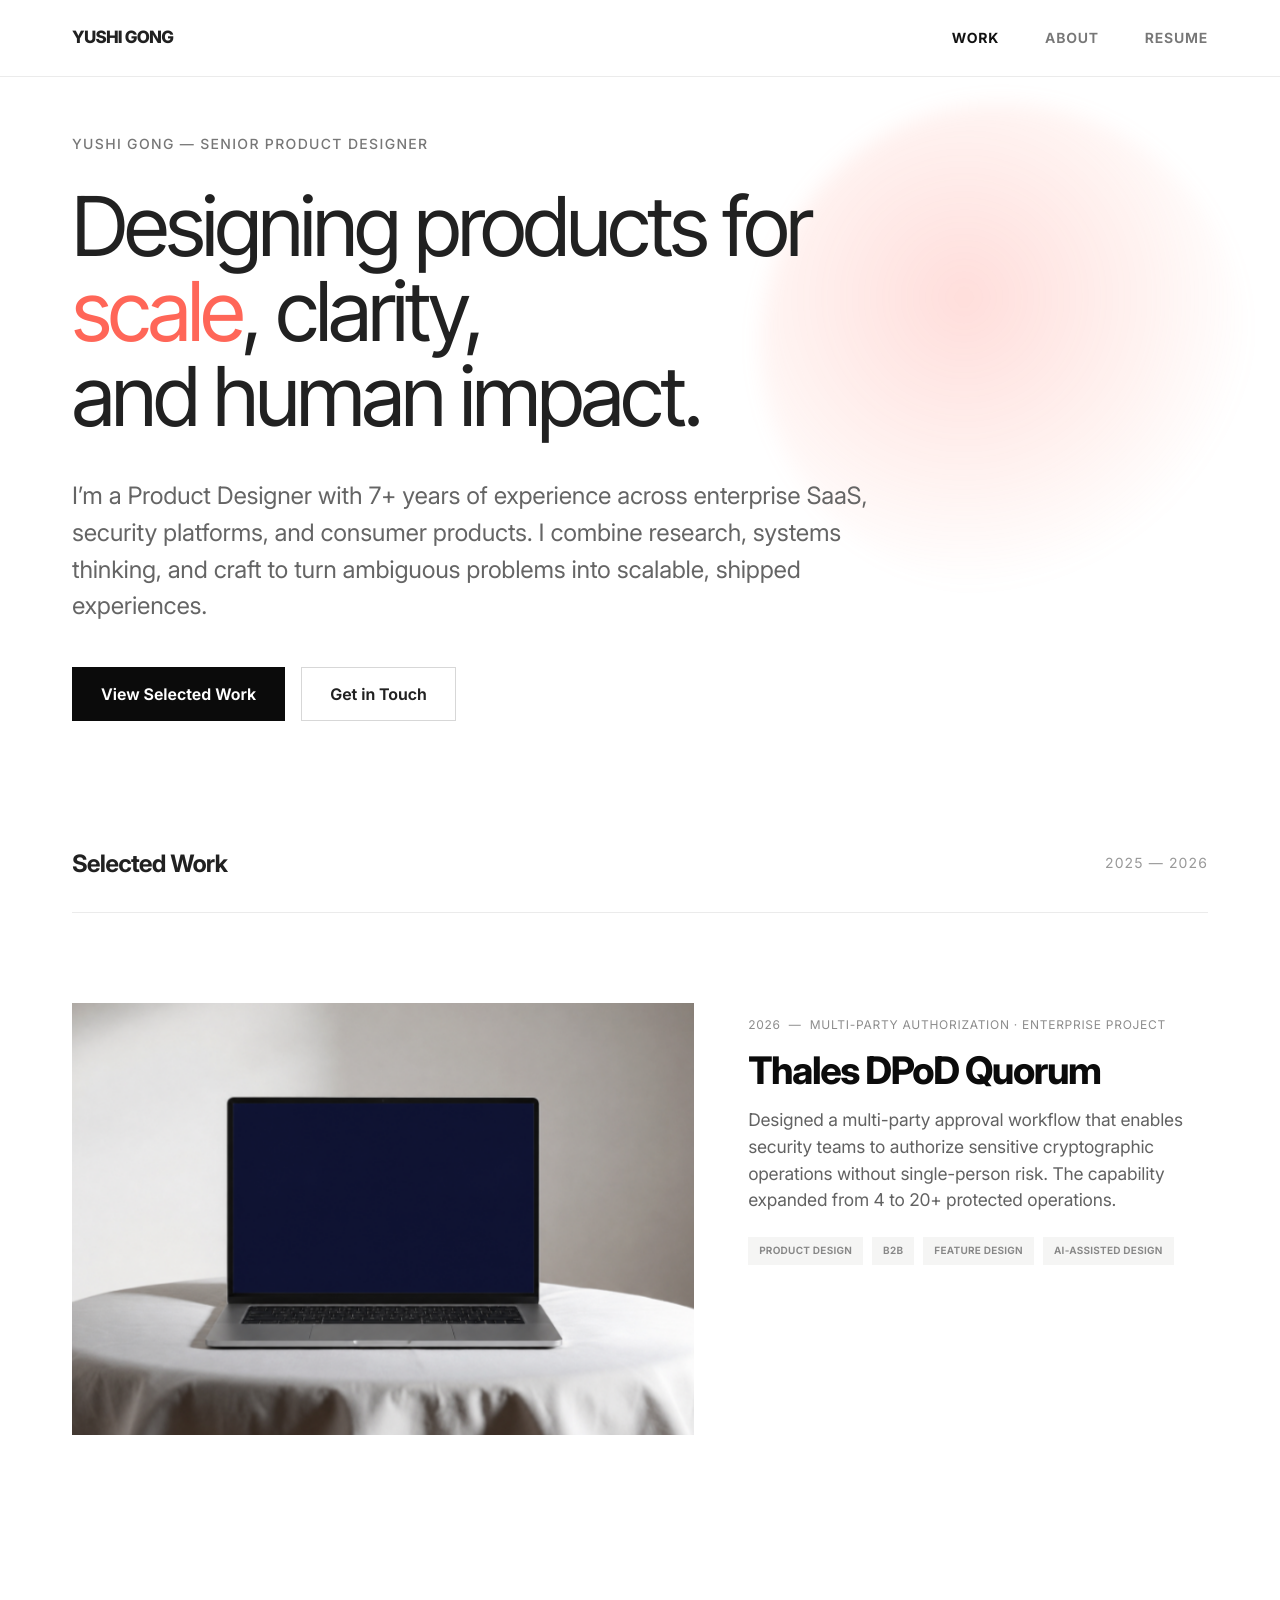
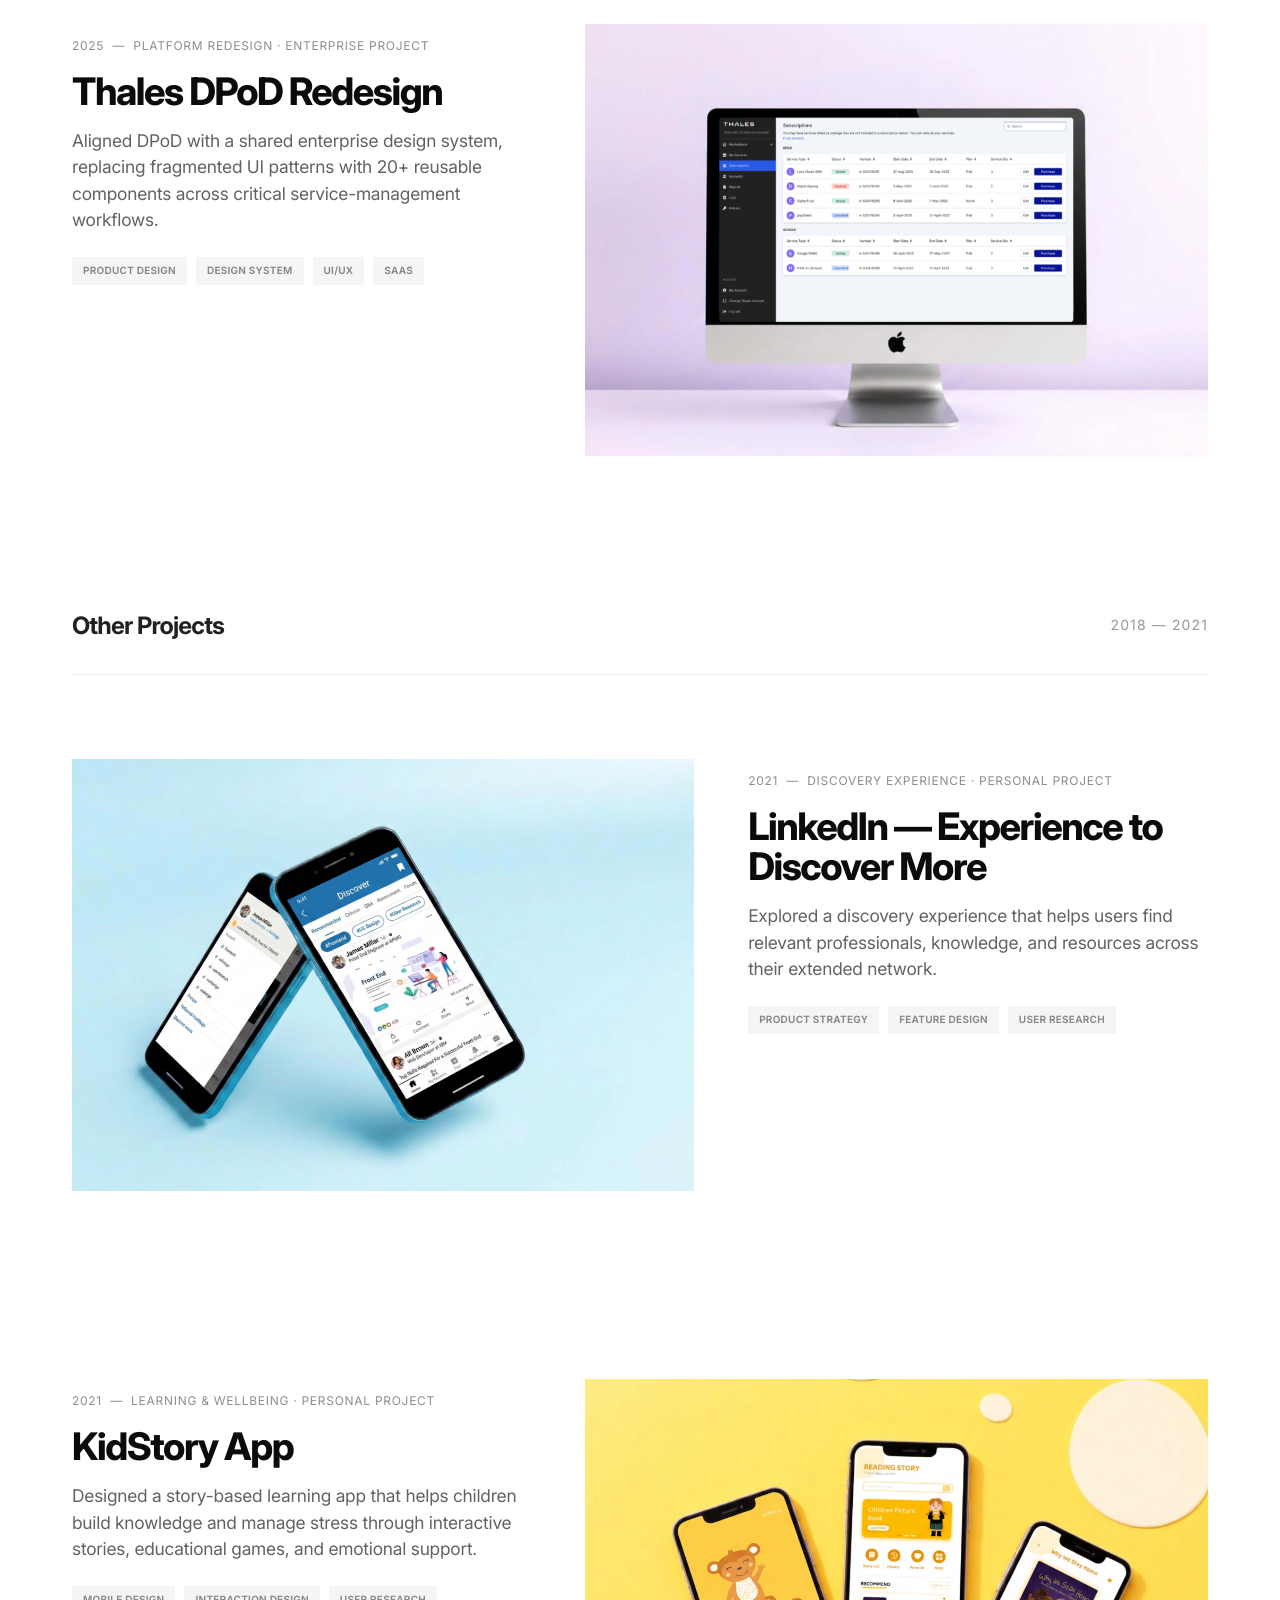
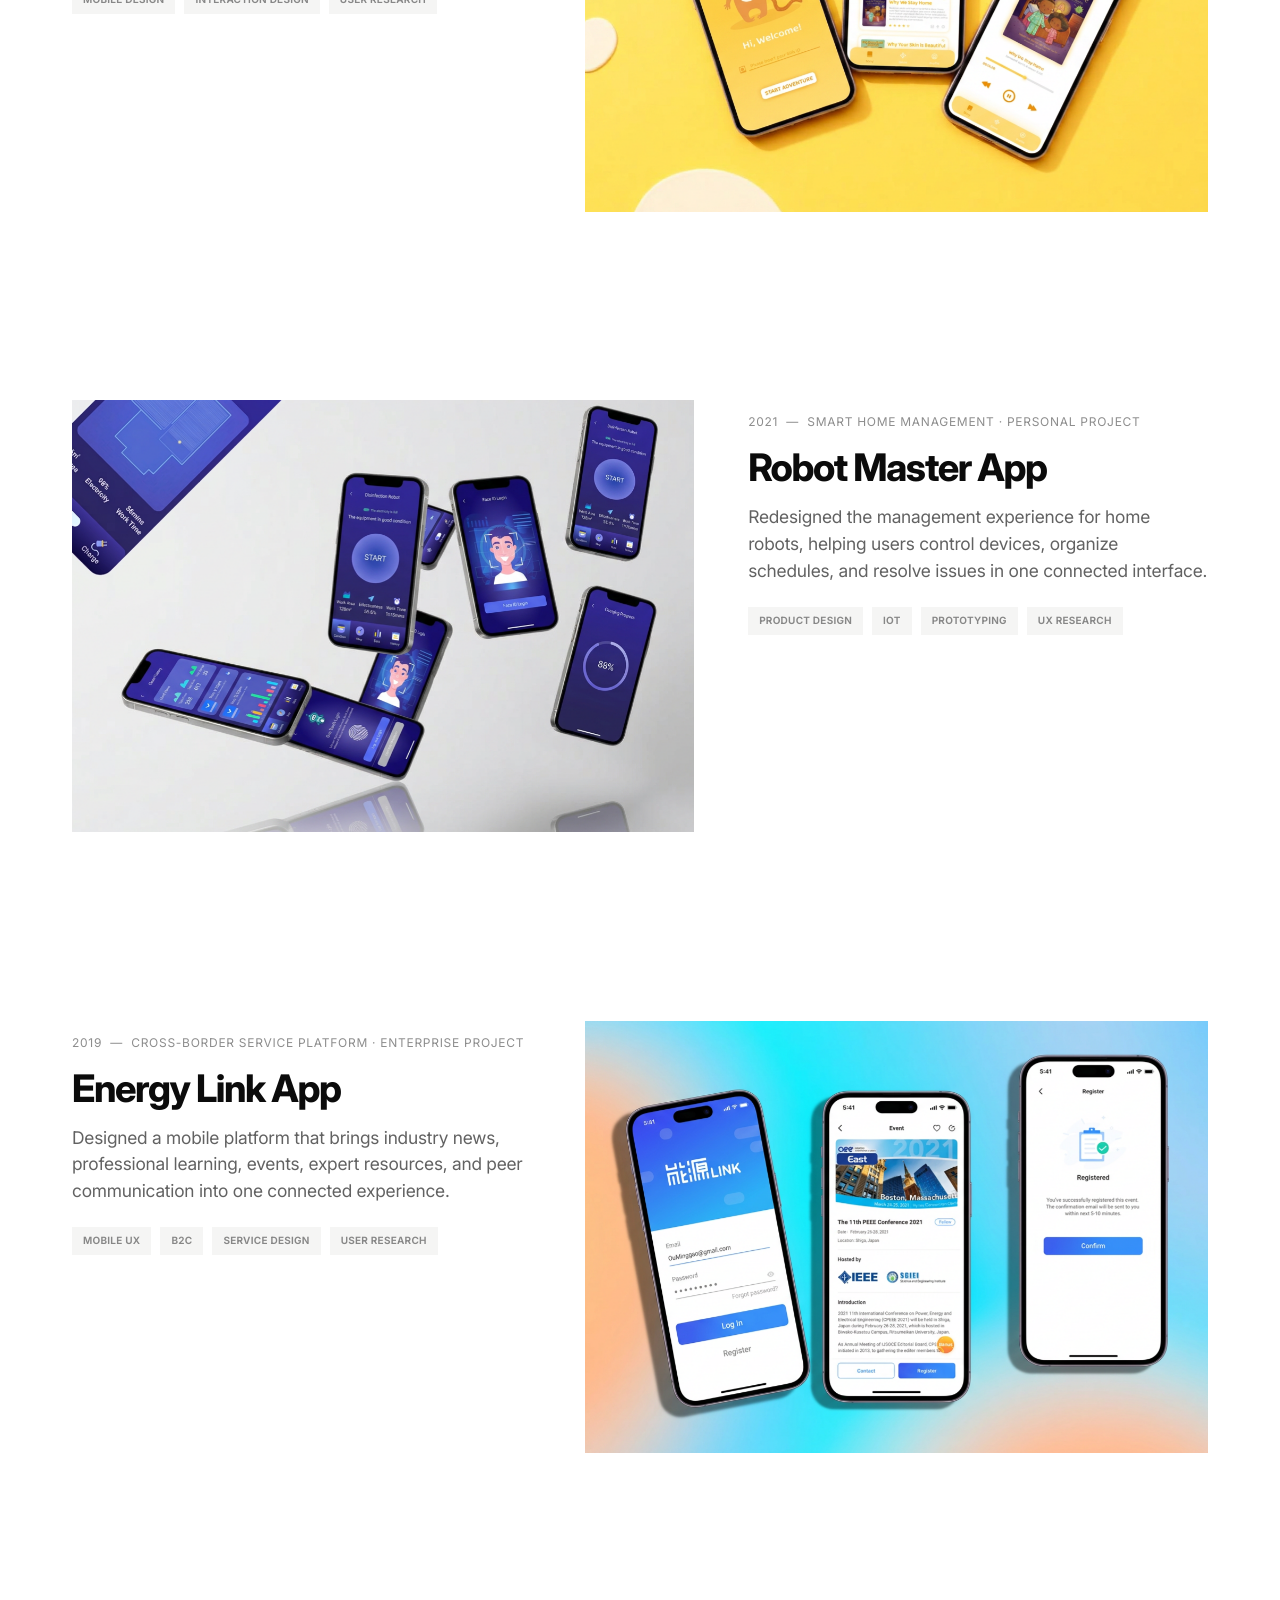
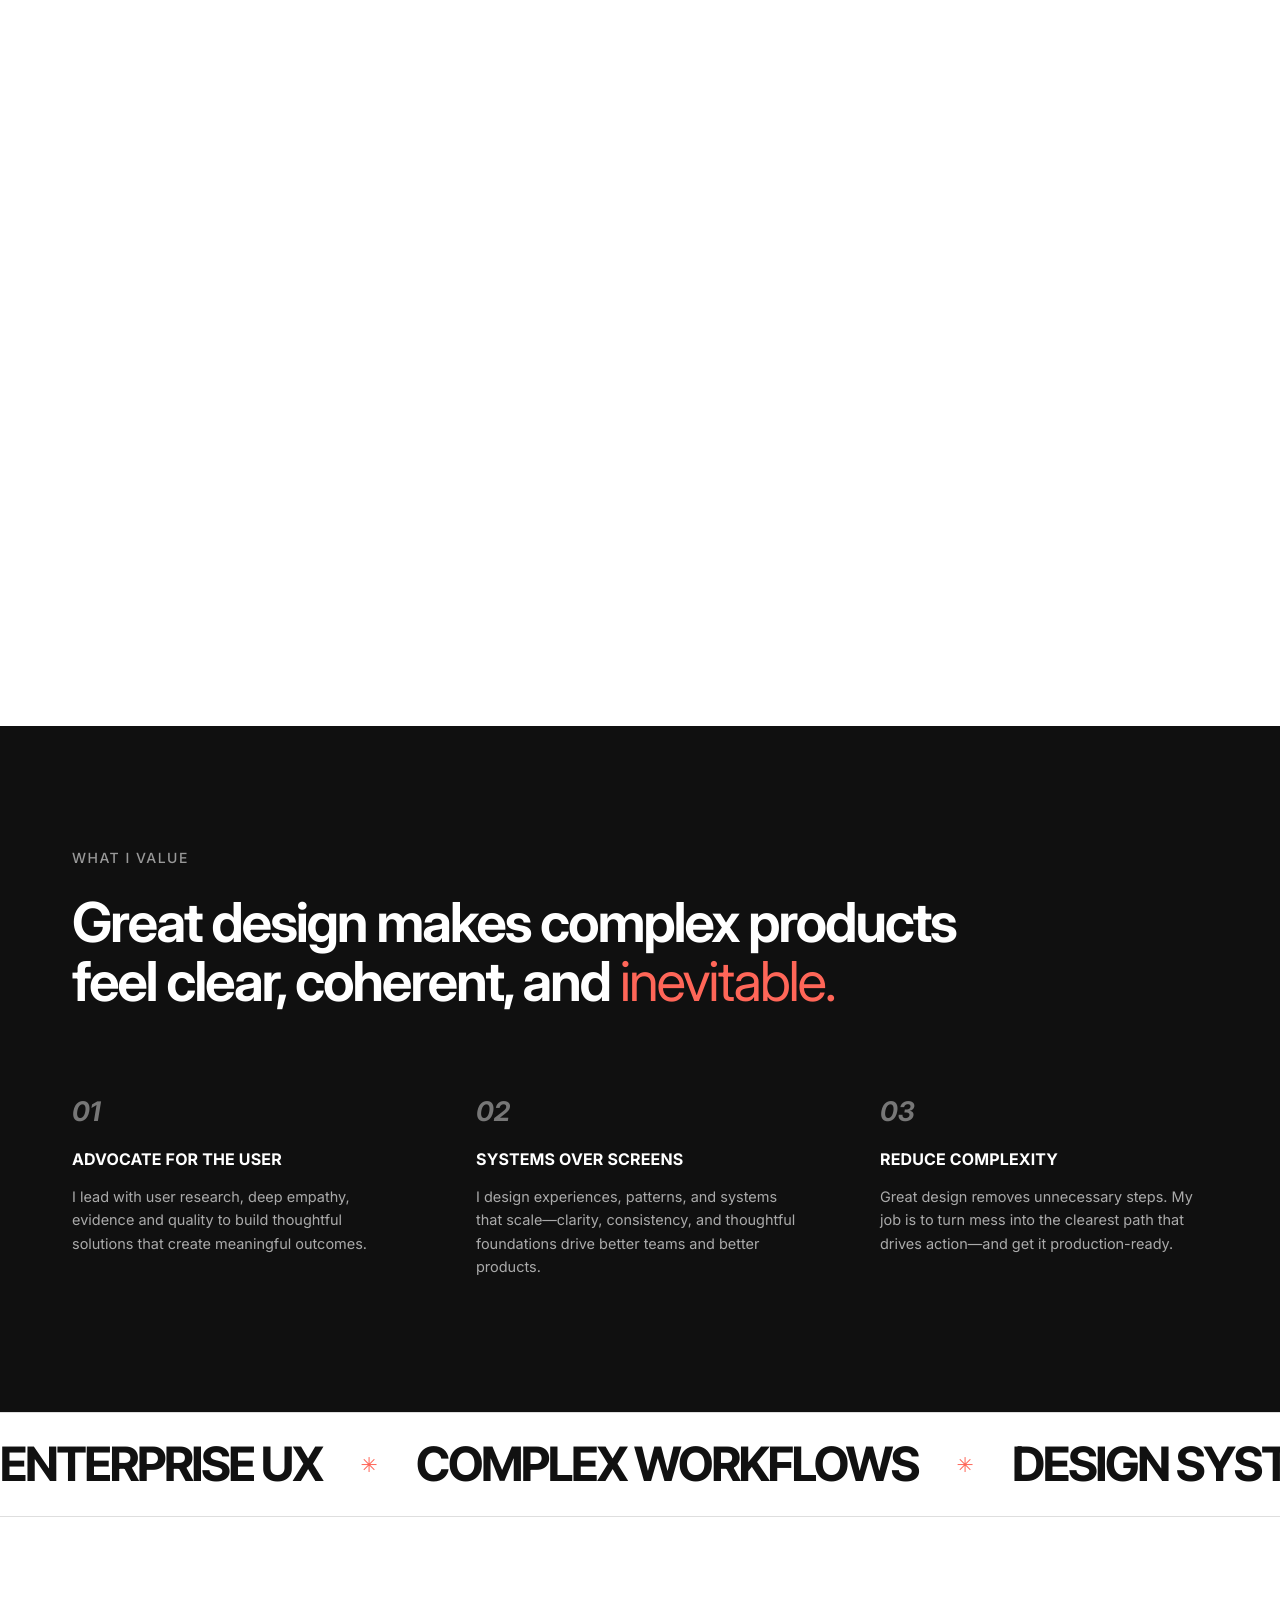
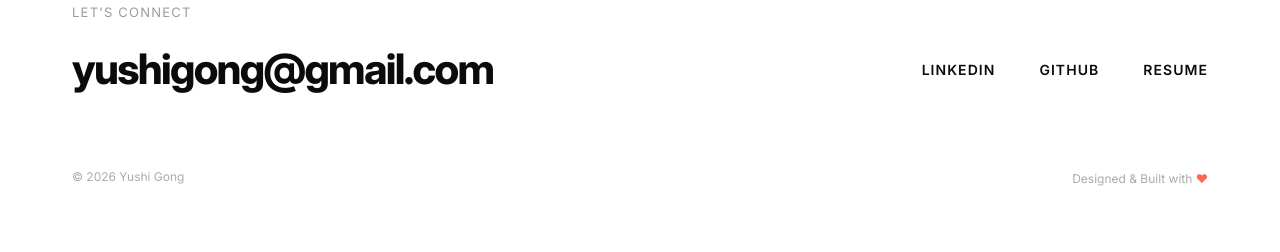
==== index.html @ 38f80826 "Add files via upload" ====
<!DOCTYPE html><html lang="en"><head>
  <meta charset="utf-8">
  <meta http-equiv="X-UA-Compatible" content="IE=edge">
  <meta name="viewport" content="width=device-width, initial-scale=1">
  <meta name="description" content="Yushi Gong is a senior UX and product designer creating clear, scalable enterprise and consumer products.">
  <meta name="author" content="Yushi Gong">
  <link rel="icon" href="img/logo.png">
  <link rel="preconnect" href="https://fonts.googleapis.com">
  <link rel="preconnect" href="https://fonts.gstatic.com" crossorigin="">
  <link href="https://fonts.googleapis.com/css2?family=Inter:wght@400;500;600;700;800&amp;family=Inter+Tight:wght@600;650;700;750&amp;display=swap" rel="stylesheet">
  <title>Yushi Gong — Senior Product Designer</title>
  <link href="css/styles.css?v=9" rel="stylesheet">
</head>
<body class="home-redesign">
  <header class="site-header">
    <nav class="site-nav page-shell" aria-label="Primary navigation">
      <a class="wordmark" href="index.html" aria-label="Yushi Gong home">YUSHI GONG</a>
      <div class="nav-links">
        <a href="#selected-work" class="active" aria-current="page">WORK</a>
        <a href="about.html">ABOUT</a>
        <a href="resume.pdf" target="_blank" rel="noopener">RESUME</a>
      </div>
    </nav>
  </header>

  <main>
    <section class="hero page-shell" aria-labelledby="hero-title">
      <p class="eyebrow">YUSHI GONG — SENIOR PRODUCT DESIGNER</p>
      <h1 id="hero-title"><span class="hero-line"><span class="hero-line-inner">Designing products for</span></span><span class="hero-line"><span class="hero-line-inner"><em data-text="scale">scale</em>, clarity,</span></span><span class="hero-line"><span class="hero-line-inner">and human impact.</span></span></h1>
      <p class="hero-copy">I’m a Product Designer with 7+ years of experience across enterprise SaaS, security platforms, and consumer products. I combine research, systems thinking, and craft to turn ambiguous problems into scalable, shipped experiences.</p>
      <div class="hero-actions">
        <a class="button button-primary" href="#selected-work">View Selected Work</a>
        <a class="button button-secondary" href="#availability">Get in Touch</a>
      </div>
    </section>

    <section class="work-section page-shell" id="selected-work" aria-labelledby="selected-work-title">
      <div class="section-heading-row">
        <h2 id="selected-work-title">Selected Work</h2>
        <span>2025 — 2026</span>
      </div>

      <article class="project-row">
        <a class="project-media" href="dpod.html" aria-label="View Thales DPoD Quorum case study">
          <video autoplay loop muted playsinline preload="metadata" poster="img/cover-dpod-quorum-light-frame.png" aria-label="Cross-role Thales DPoD Quorum approval workflow shown on a laptop">
            <source src="video/quorum-cover-light-frame-loop-v2.mp4" type="video/mp4">
          </video>
        </a>
        <a class="project-summary" href="dpod.html">
          <p class="project-meta">2026 &nbsp;—&nbsp; MULTI-PARTY AUTHORIZATION · ENTERPRISE PROJECT</p>
          <h3>Thales DPoD Quorum</h3>
          <p class="project-copy">Designed a multi-party approval workflow that enables security teams to authorize sensitive cryptographic operations without single-person risk. The capability expanded from 4 to 20+ protected operations.</p>
          <div class="project-tags"><span>PRODUCT DESIGN</span><span>B2B</span><span>FEATURE DESIGN</span><span>AI-ASSISTED DESIGN</span></div>
        </a>
      </article>

      <article class="project-row project-row-reverse">
        <a class="project-media" href="ccc.html" aria-label="View Thales DPoD Redesign case study">
          <img src="img/cover-dpod-redesign-final.png" alt="DPoD platform interface shown on a desktop monitor" loading="lazy">
        </a>
        <a class="project-summary" href="ccc.html">
          <p class="project-meta">2025 &nbsp;—&nbsp; PLATFORM REDESIGN · ENTERPRISE PROJECT</p>
          <h3>Thales DPoD Redesign</h3>
          <p class="project-copy">Aligned DPoD with a shared enterprise design system, replacing fragmented UI patterns with 20+ reusable components across critical service-management workflows.</p>
          <div class="project-tags"><span>PRODUCT DESIGN</span><span>DESIGN SYSTEM</span><span>UI/UX</span><span>SAAS</span></div>
        </a>
      </article>

    </section>

    <section class="work-section other-work-section page-shell" id="other-projects" aria-labelledby="other-projects-title">
      <div class="section-heading-row">
        <h2 id="other-projects-title">Other Projects</h2>
        <span>2018 — 2021</span>
      </div>

      <article class="project-row">
        <a class="project-media" href="fitto.html" aria-label="View LinkedIn Experience to Discover More case study">
          <img src="img/cover-linkedin-home-final.png" alt="LinkedIn mobile experience displayed on two phones" loading="lazy">
        </a>
        <a class="project-summary" href="fitto.html">
          <p class="project-meta">2021 &nbsp;—&nbsp; DISCOVERY EXPERIENCE · PERSONAL PROJECT</p>
          <h3 class="project-title-long">LinkedIn — Experience to Discover More</h3>
          <p class="project-copy">Explored a discovery experience that helps users find relevant professionals, knowledge, and resources across their extended network.</p>
          <div class="project-tags"><span>PRODUCT STRATEGY</span><span>FEATURE DESIGN</span><span>USER RESEARCH</span></div>
        </a>
      </article>

      <article class="project-row project-row-reverse">
        <a class="project-media" href="tcr.html" aria-label="View KidStory App case study">
          <img src="img/cover-kidstory.png" alt="KidStory reading app displayed on three phones" loading="lazy">
        </a>
        <a class="project-summary" href="tcr.html">
          <p class="project-meta">2021 &nbsp;—&nbsp; LEARNING &amp; WELLBEING · PERSONAL PROJECT</p>
          <h3>KidStory App</h3>
          <p class="project-copy">Designed a story-based learning app that helps children build knowledge and manage stress through interactive stories, educational games, and emotional support.</p>
          <div class="project-tags"><span>MOBILE DESIGN</span><span>INTERACTION DESIGN</span><span>USER RESEARCH</span></div>
        </a>
      </article>

      <article class="project-row">
        <a class="project-media" href="shopify.html" aria-label="View Robot Master App case study">
          <img src="img/cover-robot-master.png" alt="Robot Master companion app displayed across multiple devices" loading="lazy">
        </a>
        <a class="project-summary" href="shopify.html">
          <p class="project-meta">2021 &nbsp;—&nbsp; SMART HOME MANAGEMENT · PERSONAL PROJECT</p>
          <h3>Robot Master App</h3>
          <p class="project-copy">Redesigned the management experience for home robots, helping users control devices, organize schedules, and resolve issues in one connected interface.</p>
          <div class="project-tags"><span>PRODUCT DESIGN</span><span>IOT</span><span>PROTOTYPING</span><span>UX RESEARCH</span></div>
        </a>
      </article>

      <article class="project-row project-row-reverse">
        <a class="project-media" href="energy.html" aria-label="View Energy Link App case study">
          <img src="img/cover-energy-link.png" alt="Energy Link service platform shown on mobile phones" loading="lazy">
        </a>
        <a class="project-summary" href="energy.html">
          <p class="project-meta">2019 &nbsp;—&nbsp; CROSS-BORDER SERVICE PLATFORM · ENTERPRISE PROJECT</p>
          <h3>Energy Link App</h3>
          <p class="project-copy">Designed a mobile platform that brings industry news, professional learning, events, expert resources, and peer communication into one connected experience.</p>
          <div class="project-tags"><span>MOBILE UX</span><span>B2C</span><span>SERVICE DESIGN</span><span>USER RESEARCH</span></div>
        </a>
      </article>

      <article class="project-row">
        <a class="project-media" href="ges.html" aria-label="View GES Website case study">
          <img src="img/cover-ges-website.png" alt="GES website displayed on a desktop monitor" loading="lazy">
        </a>
        <a class="project-summary" href="ges.html">
          <p class="project-meta">2018 &nbsp;—&nbsp; EDUCATION WEBSITE REDESIGN · ENTERPRISE PROJECT</p>
          <h3>GES Website</h3>
          <p class="project-copy">Redesigned GES International Education Group’s website to improve information architecture, brand expression, and conversion paths across program discovery and enrollment.</p>
          <div class="project-tags"><span>UX STRATEGY</span><span>INFORMATION ARCHITECTURE</span><span>WEB DESIGN</span></div>
        </a>
      </article>
    </section>

    <section class="values-section" aria-labelledby="values-title">
      <div class="page-shell values-inner">
        <p class="eyebrow light">WHAT I VALUE</p>
        <h2 id="values-title">Great design makes complex products<br>feel clear, coherent, and <span>inevitable.</span></h2>
        <div class="values-grid">
          <article><strong>01</strong><h3>ADVOCATE FOR THE USER</h3><p>I lead with user research, deep empathy, evidence and quality to build thoughtful solutions that create meaningful outcomes.</p></article>
          <article><strong>02</strong><h3>SYSTEMS OVER SCREENS</h3><p>I design experiences, patterns, and systems that scale—clarity, consistency, and thoughtful foundations drive better teams and better products.</p></article>
          <article><strong>03</strong><h3>REDUCE COMPLEXITY</h3><p>Great design removes unnecessary steps. My job is to turn mess into the clearest path that drives action—and get it production-ready.</p></article>
        </div>
      </div>
    </section>

    <section class="portfolio-marquee" aria-label="Design specialties">
      <div class="marquee-track">
        <div class="marquee-group">
          <span>ENTERPRISE UX</span><i>✳</i><span>COMPLEX WORKFLOWS</span><i>✳</i><span>DESIGN SYSTEMS</span><i>✳</i><span>AI-ASSISTED DESIGN</span><i>✳</i><span>RESEARCH TO SHIP</span><i>✳</i>
        </div>
        <div class="marquee-group" aria-hidden="true">
          <span>ENTERPRISE UX</span><i>✳</i><span>COMPLEX WORKFLOWS</span><i>✳</i><span>DESIGN SYSTEMS</span><i>✳</i><span>AI-ASSISTED DESIGN</span><i>✳</i><span>RESEARCH TO SHIP</span><i>✳</i>
        </div>
      </div>
    </section>
  </main>

  <footer class="site-footer page-shell" id="availability">
    <div>
      <p class="footer-kicker">LET’S CONNECT</p>
      <a class="footer-email" href="mailto:yushigong@gmail.com">yushigong@gmail.com</a>
      <p class="copyright">© 2026 Yushi Gong</p>
    </div>
    <div class="footer-right">
      <div class="footer-links">
        <a href="https://www.linkedin.com/in/yushigong/" target="_blank" rel="noopener">LINKEDIN</a>
        <a href="https://github.com/yushigong" target="_blank" rel="noopener">GITHUB</a>
        <a href="resume.pdf" target="_blank" rel="noopener">RESUME</a>
      </div>
      <p>Designed &amp; Built with <span aria-label="love">♥</span></p>
    </div>
  </footer>

<script defer src="js/scroll-reveal.js"></script>
<script defer src="js/site-effects.js"></script>
</body></html>
---- css/styles.css ----
/* GLOBAL STYLES */
html {
  -webkit-text-size-adjust: 100%; /* 强行关闭 iOS Safari 的文本自动放大机制，完全听从 CSS 指令 */
}

* {
  font-family: 'DM Sans', 'Helvetica', 'Arial', sans-serif;
  color: #212121;
  /* font-size: 1rem; */
  font-weight: 400;
}

.container-fluid.main-body {
  padding: 0;
}

/* INDEX PAGE  */
h1.bold {
  font-weight: 700;
}

.description-main {
  max-width: 1060px;
  padding-top: 40px;
  margin: auto;
}

.about-me-section {
  max-width: 960px;
  margin: auto;
  margin-top: 88px;
  padding: 0 48px;
}

.index-heading {
  font-size: 52px;
  font-weight: 600;
  line-height: 1.1;
  letter-spacing: -1px;
}

.index-description {
  font-size: 28px;
  line-height: 1.4;
  padding: 16px 0;
  font-weight: 400;
  max-width: 1100px;
}

.index-sub-description {
  font-size: 20px;
  line-height: 1.6;
  font-weight: 400;
  max-width: 1100px;
}


/* WORK SECTION */

.case-header-section-container {
	max-width: 1060px;
	margin: 0 auto;
	padding: 120px 40px 0;
	text-align:center;
}

.case-study-large-header1 {
	color:#888787;
	font-size:20px;
	line-height:25px;
}
	
.section-heading {
  font-weight: 700;
  font-size: 28px;
  margin-bottom: 24px;
}

.project-section-wrapper {
  max-width: 1060px;
  margin: auto;
  padding-top: 80px;
}

/* WORK PROJECT CARD */

  .row.design-row {
    border: 1px solid #eee;
    border-radius: 6px;
    cursor: pointer;
    padding: 36px;
    margin-bottom: 34px;
    position: relative;
    top: 0;
    transition: top ease 0.5s;
  }

  .design-row:hover {
    box-shadow: 0 4px 8px 0 rgba(0, 0, 0, 0.03), 0 6px 20px 0 rgba(0, 0, 0, 0.03); /** TODO */
    top: -10px;
  }

  .page-container {
  max-width: 1060px;
  margin: 0 auto;
  padding: 0 48px;
  }

  .project-image-container {
    padding: 0;

  }

  .project-information {
    padding: auto 0;
  }


  .design-date {
    margin: 0;
    font-weight: 400;
    font-size: 18px;
    line-height: 24px;
  }
  
  .design-title {
    font-size: 36px;
    font-weight: 700;
    margin: 8px 0 0;
    line-height: 1.15;
  }

  .design-description {
    font-size: 18px;
    margin: 12px 0 20px;
    line-height: 1.6;
    font-weight: 400; 
  }
  
  .project-information .tag_case_study {
    background-color: #eee;
    margin: 0 12px 12px 0;
    color: gray;
    border-radius: 4px;
    font-size: 14px;
    display: inline-block;
    padding: 6px 10px;
  }
  /* #shopify-case-study .tag_case_study {
    color: #385525;
    background-color: #CFEDCB;
  } */
  .design-read-study-btn {
    display: inline-block;

  color: white;
  font-size: 15px;
  font-weight: 500;
  background-color: #2C2C2C;
  padding: 10px 18px;
  border-radius: 4px;
  border: none;

  margin-top: 12px;
  }

  .design-read-study-btn:hover, .design-read-study-btn:focus, .design-read-study-btn:active {
    background-color: #dd4242;
    outline: none;
  }



/*  FOOTER */
.contact-footer {
  border-top: 1px solid #eee;
  text-align: center;
  padding-bottom: 56px;
  margin-top: 32px;
}

.contact-footer a {
  font-size: 18px;
  font-weight: 500;
}

.footer-header {
  font-weight: 700;
  font-size: 36px;
  margin: 32px 0 0;
}

.footer-description {
  font-weight: 400;
  font-size: 20px;
  margin: 24px 0;
}


/* OTHER PAGES */

.other-pages-main {
  max-width: 780px;
  padding-top: 32px;
  margin: auto;
}
.fun-each-section-container {
  margin-bottom: 88px;
}

.fun-paragraph {
  font-size: 20px;
  font-weight: 400;
  margin-bottom: 24px;
}



/*  -------- */
a {
  color: #FF1744;
}

a.link-underline {
  text-decoration: underline;
}
a:hover, a:active, a:focus {
  text-decoration: underline;
  color: #dd4242;
  outline: none;
}



#name-logo {
  line-height: 50px;
}

/* nav bar links */
.nav-bar-nav {
   width: 100%;
  position: fixed;
  top: 0;
  left: 0;
  background: white;
  border-bottom: 1px solid #eee;
  z-index: 9999;
}

.nav-inner {
  max-width: 1060px;
  margin: 0 auto;
  display: flex;
  justify-content: space-between;
  align-items: center;
}

.nav-bar-list {
  display: inline-block;
  height: 65px;
  padding: 0;
  margin: 0;
}

.nav-bar-link {
  line-height: 65px;
  display: inline-block;
  margin: 0 16px;
}

.nav-left-home {
  display: inline-block;
}

.nav-right-home {
  float: right;
  display: inline-block;
}

.nav-bar-link > a {
  color: black;
  font-size: 17px;
}

.nav-bar-link > a:hover,
.nav-bar-link  > a:focus,
.nav-bar-link > a:active {
  color: #FF1744;
  text-decoration: none;
}

#nav-bar-link-name {
  float: left;
  margin: 0 16px 0 0 ;
}



.container-fluid {
  padding: 0;
}

.intro-wrapper {
  padding-top: 100px;
}



i {
  color: #FF5252;
  padding-right: 16px;
}

i:hover,
i:active,
i:focus {
  color: #dd4242;
  cursor: pointer;
  outline: none;
}


.portfolio-tab-bar {
  text-align: center;
  margin: 8px 0 24px 0;
  color: grey;
}

#design-tab-bar,
#art-tab-bar {
  margin: 56px 0 24px 0;
}

.portfolio-tab-bar .project-tab-bar-link {
  color: grey;
  text-decoration: underline;
}

a.project-tab-bar-current {
  color: #FF5252;
  font-weight: bold;
  text-decoration: underline;
}

.portfolio-tab-bar .project-tab-bar-link:hover,
 .portfolio-tab-bar .project-tab-bar-link:active,
 .portfolio-tab-bar .project-tab-bar-link:focus {
  color: #FF5252;
  font-weight: bold;
}

/* lines up titles with rows*/
.row {
  margin: 0;
}

.art-project {
  padding: 0;
  border-bottom: 20px solid white;
  border-right: 20px solid white;
}
.project-image-wrapper {
  background: blue;
}


.project-title {
  margin: 16px 0 0;
  font-size: 24px;
  font-weight: lighter;
}

.project-description {
  font-size: 16px;
  line-height: 20px;
  margin: 8px 0 16px;
  color: black;
  font-weight: lighter;
}

/* --------------------------------------------- */
/* Project Pages */

/* Project Buttons */
.fa-long-arrow-left {
  margin: 16px 0 0 56px;
}

.p-buttons-wrapper {
  text-align: center;
}


.p-name {
  font-size: 28px;
  text-align: center;
  margin: 8px 0;
}

.p-heading {
  font-size: 16px;
  font-weight: lighter;
  line-height: 24px;
  opacity: 0.87;
}

.p-section {
  padding: 0;
}

.p-section-heading {
  font-size: 20px;
  padding: 24px 0 8px;
}

.p-section-text {
  font-size: 16px;
  line-height: 28px;
  opacity: 0.87;
}

.p-section-img {
  display: block;
  width: 100%;
  height: auto;
  margin: 16px auto;
}

.footer-text {
  text-align: center;
  font-size: 14px;
  color: rgba(0,0,0,0.56);
  margin: 16px 0 36px;
}

.video-wrapper {
  max-width: 900px;
  margin: 0 auto;
}

.video-wrapper iframe {
  width: 100%;
  aspect-ratio: 16 / 9;
  border: 0;
  display: block;
}

.portfolio-section {
  margin: 72px 0;
}

.portfolio-section-heading {
  font-size: 32px;
  margin-bottom: 24px;
  font-weight: lighter;
}

.portfolio-section-caps-heading {
  font-size: 14px;
  color:  #FF1744;
  letter-spacing: 2px;
  margin-top: 56px;
}

.portfolio-section-sub-heading {
  font-size: 24px;
  margin-bottom: 24px;
  font-weight: bold;
}

.portfolio-quote {
  font-size: 28px;
  opacity: 0.7;
  margin-bottom: 24px;
}
.portfolio-section-paragraph {
  font-size: 18px;
  line-height: 28px;

}
.portfolio-list {
  font-size: 18px;
}

.portfolio-list-item {
  padding: 8px 0;
  line-height: 28px;
}

.centered-button {
  text-align: center;
}

.code-description {
  font-size: 16px;
  font-weight: lighter;
  line-height: 20px;
  opacity: 0.7;
}

.about-description {
  font-size: 20px;
  font-weight: lighter;
}

.bold {
  font-weight: normal;
}

.project-footer-img {
  padding-bottom: 24px;
}

.project-information-footer {
  padding-top: 48px;
}

.design-description-footer {
  font-size: 20px;
  font-weight: lighter;
}

@media only screen and (max-width : 768px) {

  .portfolio-section {
    margin: 56px 0;
  }

}

@media only screen and (max-width : 576px) {
  .portfolio-section {
    margin: 36px 0;
  }

  .portfolio-section-heading {
    font-size: 24px;
    margin-bottom: 16px;
    font-weight: lighter;
  }

  .portfolio-section-caps-heading {
    font-size: 12px;
    color:  #FF1744;
    letter-spacing: 2px;
    margin-top: 24px;
  }

  .portfolio-section-sub-heading {
    font-size: 20px;
    margin-bottom: 24px;
    font-weight: bold;
  }

  .portfolio-quote {
    font-size: 16px;
  }
  .portfolio-section-paragraph {
    font-size: 14px;
    line-height: 24px;
  }

  .medium-text {
    font-size: 16px;
    line-height: 20px;
  }

  /*  about.html*/

  .about-me-section {
    max-width: 1100px;
    margin: auto;
    margin-top: 88px;
  }

  .portfolio-tab-bar {
    text-align: center;
    margin: 8px 0 24px 0;
    color: grey;
  }

  .nav-bar-nav {
    padding: 0 16px;
  }

  .nav-bar-link {
    line-height: 56px;
    display: inline-block;
    margin: 0 8px;
    float: none;
  }

  .footer-text {
    margin: 8px 0 16px;
  }
}


.code-project {
  border: 20px solid white;
  border-left: none;
}

.profile-image {
  max-width: 220px;
  margin-top: 24px;
  margin-bottom: 24px;
}

.about-me-description {
  font-size: 20px;
  line-height: 1.7;
  font-weight: 400;
  margin-bottom: 20px;
}


.about-me-heading {
  font-size: 36px;
  font-weight: 700;
  margin: 16px 0 24px;
}

.bolder {
  font-weight: normal;
}

.line {
  opacity: 0.5;
}

.nav-bar-nav.scrolled {
  background-color: white;
}

.wave {
  display: inline-block;
  transform-origin: 70% 70%;
  animation: wave-animation 2.5s infinite;
}

@keyframes wave-animation {
  0% { transform: rotate(0deg); }
  10% { transform: rotate(14deg); }
  20% { transform: rotate(-8deg); }
  30% { transform: rotate(14deg); }
  40% { transform: rotate(-4deg); }
  50% { transform: rotate(10deg); }
  60% { transform: rotate(0deg); }
  100% { transform: rotate(0deg); }
}

/* =========================================================
   2026 HOME PAGE REDESIGN
   Scoped to .home-redesign so existing case-study pages remain intact.
   ========================================================= */
:root {
  --coral: #ff6658;
  --coral-dark: #ee574b;
  --ink: #0b0b0b;
  --muted: #686868;
  --line: #ebebeb;
  --soft: #f5f5f3;
}

html { scroll-behavior: smooth; }

body.home-redesign {
  margin: 0;
  background: #fff;
  color: var(--ink);
  font-family: 'Inter', Helvetica, Arial, sans-serif;
  -webkit-font-smoothing: antialiased;
  text-rendering: geometricPrecision;
}

.home-redesign *,
.home-redesign *::before,
.home-redesign *::after {
  box-sizing: border-box;
  font-family: inherit;
}

.home-redesign a { color: inherit; text-decoration: none; }
.home-redesign a:hover,
.home-redesign a:focus { text-decoration: none; }

.page-shell { width: min(1184px, calc(100% - 64px)); margin-inline: auto; }

.site-header {
  position: sticky;
  top: 0;
  z-index: 50;
  background: rgba(255,255,255,.96);
  backdrop-filter: blur(12px);
  border-bottom: 1px solid var(--line);
}

.site-nav { min-height: 58px; display: flex; align-items: center; justify-content: space-between; }
.wordmark { font-size: 11px; font-weight: 800; letter-spacing: -.035em; }
.nav-links { display: flex; gap: 31px; }
.nav-links a { font-size: 9px; font-weight: 600; letter-spacing: .045em; transition: color .2s ease; }
.nav-links a:hover,
.nav-links a:focus-visible { color: var(--coral); }

.hero { padding-top: 61px; padding-bottom: 86px; }
.eyebrow { margin: 0 0 22px; color: #777; font-size: 8px; font-weight: 500; letter-spacing: .105em; }
.hero h1 {
  margin: 0;
  width: max-content;
  max-width: 100%;
  color: var(--ink);
  font-size: clamp(52px, 5.25vw, 74px);
  font-weight: 750;
  line-height: .94;
  letter-spacing: -.066em;
}
.hero-line { display: block; white-space: nowrap; color: inherit; font: inherit; letter-spacing: inherit; }
.hero h1 em { color: var(--coral); font-style: normal; font-weight: inherit; }
.values-section h2 span { color: var(--coral); }
.hero-copy { max-width: 515px; margin: 27px 0 0; color: #656565; font-size: 14px; line-height: 1.55; letter-spacing: -.01em; }
.hero-actions { display: flex; gap: 10px; margin-top: 28px; }
.button { min-height: 36px; padding: 0 17px; display: inline-flex; align-items: center; justify-content: center; border: 1px solid #d7d7d7; font-size: 9px; font-weight: 650; transition: background .2s ease, color .2s ease, border-color .2s ease, transform .2s ease; }
.button:active { transform: translateY(1px); }
.button-primary { color: #fff !important; background: var(--ink); border-color: var(--ink); }
.button-primary:hover,
.button-primary:focus-visible { background: var(--coral); border-color: var(--coral); }
.button-secondary { background: #fff; }
.button-secondary:hover,
.button-secondary:focus-visible { background: #f0f0ee; border-color: #cfcfcb; }

.work-section { padding-bottom: 105px; scroll-margin-top: 72px; }
.section-heading-row { padding-bottom: 25px; margin-bottom: 39px; display: flex; align-items: center; justify-content: space-between; border-bottom: 1px solid var(--line); }
.section-heading-row h2 { margin: 0; font-size: 12px; font-weight: 750; letter-spacing: -.02em; }
.section-heading-row span { color: #999; font-size: 7px; letter-spacing: .1em; }

.project-row {
  display: grid;
  grid-template-columns: minmax(0, 1.28fr) minmax(340px, .92fr);
  gap: 39px;
  align-items: start;
  margin-bottom: 89px;
}
.project-row-reverse .project-media { order: 2; }
.project-row-reverse .project-summary { order: 1; }
.project-media { display: block; overflow: hidden; background: var(--soft); aspect-ratio: 1.44 / 1; }
.project-media img { width: 100%; height: 100%; object-fit: cover; display: block; transition: transform .5s cubic-bezier(.2,.7,.2,1); }
.project-media:hover img,
.project-media:focus-visible img { transform: scale(1.025); }
.project-summary { display: block; padding: 2px 0 0; }
.project-meta { margin: 0 0 15px; color: #8d8d8d; font-size: 8px; line-height: 1.45; letter-spacing: .075em; }
.project-summary h3 { margin: 0 0 13px; color: var(--ink); font-size: 28px; font-weight: 750; line-height: 1.02; letter-spacing: -.045em; transition: color .2s ease; }
.project-copy { margin: 0 0 16px; max-width: 440px; color: #626262; font-size: 13px; line-height: 1.52; letter-spacing: -.012em; }
.project-tags { display: flex; flex-wrap: wrap; gap: 6px; margin-bottom: 18px; }
.project-tags span { padding: 4px 7px; background: #f2f2f0; color: #595959; font-size: 7px; font-weight: 650; letter-spacing: .025em; }
.case-link { display: inline-block; color: var(--ink); border-bottom: 1px solid currentColor; font-size: 9px; font-weight: 750; line-height: 1.45; transition: color .2s ease; }
.project-summary:hover h3,
.project-summary:focus-visible h3 { color: var(--coral); }
.case-link:hover,
.case-link:focus-visible { color: var(--coral); }

.values-section { background: #101010; color: #fff; }
.values-inner { padding-top: 65px; padding-bottom: 67px; }
.eyebrow.light { color: #999; margin-bottom: 15px; }
.values-section h2 { margin: 0; color: #fff; font-size: 30px; font-weight: 750; line-height: 1.03; letter-spacing: -.042em; }
.values-grid { display: grid; grid-template-columns: repeat(3, 1fr); gap: 61px; margin-top: 49px; }
.values-grid strong { display: block; margin-bottom: 14px; color: var(--coral); font-size: 19px; font-weight: 700; font-style: italic; }
.values-grid h3 { margin: 0 0 11px; color: #fff; font-size: 10px; font-weight: 700; letter-spacing: .01em; }
.values-grid p { margin: 0; color: #aaa; font-size: 9px; line-height: 1.52; }

.site-footer { min-height: 215px; padding-top: 56px; padding-bottom: 38px; display: flex; align-items: flex-start; justify-content: space-between; scroll-margin-top: 72px; }
.footer-kicker { margin: 0 0 15px; color: #9c9c9c; font-size: 8px; letter-spacing: .095em; }
.footer-email { display: inline-block; color: var(--ink) !important; font-size: 25px; font-weight: 750; letter-spacing: -.04em; transition: color .2s ease; }
.footer-email:hover,
.footer-email:focus-visible { color: var(--coral) !important; }
.copyright { margin-top: 51px; color: #aaa; font-size: 8px; }
.footer-right { min-height: 125px; display: flex; flex-direction: column; align-items: flex-end; justify-content: space-between; }
.footer-links { display: flex; gap: 31px; }
.footer-links a { color: var(--ink); font-size: 10px; font-weight: 600; letter-spacing: .075em; transition: color .2s ease; }
.footer-links a:hover,
.footer-links a:focus-visible { color: var(--coral); }
.footer-right p { margin: 0; color: #aaa; font-size: 8px; }
.footer-right p span { color: var(--coral); }

@media (max-width: 900px) {
  .page-shell { width: min(100% - 40px, 720px); }
  .hero h1 { font-size: clamp(48px, 8.2vw, 68px); }
  .project-row { grid-template-columns: minmax(0, 1.15fr) minmax(270px, .85fr); gap: 28px; }
  .project-summary h3 { font-size: 24px; }
  .project-copy { font-size: 12px; }
}

@media (max-width: 720px) {
  .page-shell { width: min(100% - 34px, 640px); }
  .nav-links { gap: 18px; }
  .hero { padding-top: 46px; padding-bottom: 64px; }
  .hero h1 { width: auto; font-size: clamp(42px, 11vw, 62px); }
  .hero-line { white-space: normal; }
  .project-row { grid-template-columns: 1fr; gap: 24px; margin-bottom: 68px; }
  .project-row-reverse .project-media,
  .project-row-reverse .project-summary { order: initial; }
  .project-summary { padding: 0; }
  .project-summary h3 { font-size: 26px; }
  .project-copy { font-size: 13px; }
  .values-grid { grid-template-columns: 1fr; gap: 34px; }
  .site-footer { gap: 45px; flex-direction: column; }
  .footer-right { min-height: auto; align-items: flex-start; gap: 42px; }
  .copyright { margin-top: 35px; }
}

@media (max-width: 480px) {
  .site-nav { min-height: 54px; }
  .nav-links { gap: 13px; }
  .nav-links a, .wordmark { font-size: 9px; }
  .hero h1 { font-size: 42px; }
  .hero-copy { font-size: 14px; }
  .hero-actions { align-items: stretch; flex-direction: column; max-width: 190px; }
  .section-heading-row { margin-bottom: 31px; }
  .project-row { margin-bottom: 58px; }
  .project-summary h3 { font-size: 24px; }
  .project-media { aspect-ratio: 1.34 / 1; }
  .values-section h2 { font-size: 27px; }
  .footer-email { font-size: 21px; }
  .footer-links { gap: 22px; flex-wrap: wrap; }
  .footer-links a { font-size: 10px; }
}

/* V3 — stronger typography and screenshot-matched proportions */
@media (min-width: 721px) {
  .hero { padding-top: 68px; padding-bottom: 98px; }
  .eyebrow { margin-bottom: 25px; font-size: 9.5px; }
  .hero h1 {
    font-size: clamp(66px, 5.85vw, 86px);
    line-height: .93;
    letter-spacing: -.067em;
  }
  .hero-copy {
    max-width: 610px;
    margin-top: 31px;
    font-size: 17px;
    line-height: 1.52;
  }
  .hero-actions { margin-top: 32px; gap: 12px; }
  .button { min-height: 42px; padding-inline: 20px; font-size: 11px; }

  .work-section { padding-bottom: 120px; }
  .section-heading-row { padding-bottom: 28px; margin-bottom: 45px; }
  .section-heading-row h2 { font-size: 15px; }
  .section-heading-row span { font-size: 8.5px; }

  .project-row {
    grid-template-columns: minmax(0, 1.25fr) minmax(370px, .95fr);
    gap: 42px;
    margin-bottom: 102px;
  }
  .project-summary { padding-top: 1px; }
  .project-meta {
    margin-bottom: 18px;
    font-size: 9.5px;
    line-height: 1.5;
  }
  .project-summary h3 {
    margin-bottom: 16px;
    font-size: 34px;
    line-height: 1.02;
  }
  .project-copy {
    max-width: 470px;
    margin-bottom: 21px;
    font-size: 16.5px;
    line-height: 1.55;
  }
  .project-tags { gap: 7px; margin-bottom: 23px; }
  .project-tags span { padding: 5px 8px; font-size: 8.5px; }
  .case-link { font-size: 11px; line-height: 1.5; }

  .values-inner { padding-top: 82px; padding-bottom: 86px; }
  .eyebrow.light { margin-bottom: 18px; font-size: 9.5px; }
  .values-section h2 {
    font-size: 38px;
    line-height: 1.04;
  }
  .values-grid { gap: 66px; margin-top: 58px; }
  .values-grid strong { margin-bottom: 16px; font-size: 23px; }
  .values-grid h3 { margin-bottom: 13px; font-size: 12px; }
  .values-grid p { font-size: 11px; line-height: 1.58; }

  .site-footer { min-height: 250px; padding-top: 66px; padding-bottom: 44px; }
  .footer-kicker { margin-bottom: 17px; font-size: 9px; }
  .footer-email { font-size: 30px; }
  .copyright { margin-top: 58px; font-size: 9px; }
  .footer-right {
    min-height: 143px;
    padding-top: 29px;
  }
  .footer-links { gap: 36px; }
  .footer-links a { font-size: 12px; }
  .footer-right p { font-size: 9px; }
}

@media (min-width: 721px) and (max-width: 1000px) {
  .hero h1 { font-size: clamp(60px, 7.8vw, 76px); }
  .project-row {
    grid-template-columns: minmax(0, 1.12fr) minmax(310px, .88fr);
    gap: 31px;
  }
  .project-summary h3 { font-size: 29px; }
  .project-copy { font-size: 14.5px; }
  .values-section h2 { font-size: 34px; }
}

@media (max-width: 720px) {
  .eyebrow { font-size: 9px; }
  .hero-copy { font-size: 15px; }
  .section-heading-row h2 { font-size: 14px; }
  .section-heading-row span { font-size: 8px; }
  .project-meta { font-size: 9px; }
  .project-summary h3 { font-size: 29px; }
  .project-copy { font-size: 15px; }
  .project-tags span { font-size: 8px; }
  .case-link { font-size: 10px; }
  .values-inner { padding-top: 70px; padding-bottom: 74px; }
  .values-section h2 { font-size: 31px; }
  .values-grid strong { font-size: 21px; }
  .values-grid h3 { font-size: 11px; }
  .values-grid p { font-size: 10.5px; }
  .footer-kicker { font-size: 9px; }
  .footer-email { font-size: 25px; }
  .footer-links a { font-size: 11px; }
}

/* V4 — amplified typography and footer alignment */
@media (min-width: 721px) {
  /* Navigation intentionally remains unchanged. */
  .eyebrow { font-size: 11px; }
  .hero h1 {
    font-size: clamp(76px, 6.55vw, 98px);
    line-height: .91;
    letter-spacing: -.069em;
  }
  .hero-copy {
    max-width: 680px;
    font-size: 20px;
    line-height: 1.5;
  }
  .button {
    min-height: 46px;
    padding-inline: 23px;
    font-size: 12.5px;
  }

  .section-heading-row h2 { font-size: 17px; }
  .section-heading-row span { font-size: 9.5px; }

  .project-row {
    grid-template-columns: minmax(0, 1.2fr) minmax(420px, 1fr);
    gap: 46px;
    margin-bottom: 110px;
  }
  .project-meta {
    margin-bottom: 20px;
    font-size: 11px;
    line-height: 1.5;
  }
  .project-summary h3 {
    margin-bottom: 18px;
    font-size: 39px;
    line-height: 1;
  }
  .project-copy {
    max-width: 520px;
    margin-bottom: 23px;
    font-size: 19px;
    line-height: 1.52;
  }
  .project-tags { margin-bottom: 25px; }
  .project-tags span {
    padding: 6px 9px;
    font-size: 9.5px;
  }
  .case-link { font-size: 12.5px; }

  .values-inner {
    padding-top: 96px;
    padding-bottom: 102px;
  }
  .eyebrow.light {
    margin-bottom: 21px;
    font-size: 11px;
  }
  .values-section h2 {
    font-size: 46px;
    line-height: 1.02;
  }
  .values-grid {
    gap: 72px;
    margin-top: 67px;
  }
  .values-grid strong {
    margin-bottom: 18px;
    font-size: 27px;
  }
  .values-grid h3 {
    margin-bottom: 14px;
    font-size: 14px;
  }
  .values-grid p {
    font-size: 13px;
    line-height: 1.58;
  }

  .site-footer {
    min-height: 285px;
    padding-top: 72px;
    padding-bottom: 48px;
  }
  .footer-kicker {
    margin-bottom: 19px;
    font-size: 10.5px;
  }
  .footer-email { font-size: 35px; }
  .copyright {
    margin-top: 65px;
    font-size: 10px;
  }
  .footer-right {
    min-height: 166px;
    padding-top: 43px;
  }
  .footer-links { gap: 40px; }
  .footer-links a { font-size: 13.5px; }
  .footer-right p { font-size: 10px; }
}

@media (min-width: 721px) and (max-width: 1000px) {
  .hero h1 { font-size: clamp(66px, 8.5vw, 84px); }
  .hero-copy { font-size: 18px; }
  .project-row {
    grid-template-columns: minmax(0, 1.08fr) minmax(340px, .92fr);
    gap: 34px;
  }
  .project-summary h3 { font-size: 33px; }
  .project-copy { font-size: 16.5px; }
  .values-section h2 { font-size: 40px; }
  .values-grid p { font-size: 11.5px; }
}

@media (max-width: 720px) {
  .hero h1 { font-size: clamp(46px, 12vw, 66px); }
  .hero-copy { font-size: 17px; }
  .button { font-size: 11.5px; }
  .section-heading-row h2 { font-size: 16px; }
  .project-meta { font-size: 10px; }
  .project-summary h3 { font-size: 33px; }
  .project-copy { font-size: 17px; }
  .project-tags span { font-size: 9px; }
  .case-link { font-size: 11.5px; }
  .values-section h2 { font-size: 35px; }
  .values-grid strong { font-size: 24px; }
  .values-grid h3 { font-size: 12px; }
  .values-grid p { font-size: 12px; }
  .footer-kicker { font-size: 10px; }
  .footer-email { font-size: 28px; }
  .footer-links a { font-size: 12.5px; }
}

/* V5 — wider page margins, stronger hierarchy, and timeless contact language */
@media (min-width: 1001px) {
  .page-shell {
    width: min(1100px, calc(100% - 128px));
  }

  .site-nav {
    min-height: 72px;
  }
  .wordmark {
    font-size: 16px;
    font-weight: 800;
    letter-spacing: -.045em;
  }
  .nav-links {
    gap: 42px;
  }
  .nav-links a {
    font-size: 13px;
    font-weight: 650;
    letter-spacing: .055em;
  }

  .hero {
    padding-top: 90px;
    padding-bottom: 126px;
  }
  .hero .eyebrow {
    margin-bottom: 34px;
    font-size: 14px;
    line-height: 1.4;
    letter-spacing: .095em;
  }
  .hero h1 {
    font-size: clamp(76px, 6.7vw, 102px);
    font-weight: 560;
    line-height: 1.01;
    letter-spacing: -.061em;
  }
  .hero-copy {
    max-width: 760px;
    margin-top: 42px;
    font-size: 23px;
    line-height: 1.58;
  }
  .hero-actions {
    margin-top: 42px;
    gap: 16px;
  }
  .button {
    min-height: 54px;
    padding-inline: 28px;
    font-size: 15px;
  }

  .work-section {
    padding-bottom: 150px;
  }
  .section-heading-row {
    padding-bottom: 34px;
    margin-bottom: 62px;
  }
  .section-heading-row h2 {
    font-size: 21px;
  }
  .section-heading-row span {
    font-size: 12px;
  }

  .project-row {
    grid-template-columns: minmax(0, 1.18fr) minmax(420px, .82fr);
    gap: 56px;
    margin-bottom: 132px;
  }
  .project-media {
    width: 100%;
    aspect-ratio: 1.44 / 1;
  }
  .project-summary {
    padding-top: 20px;
  }
  .project-meta {
    margin-bottom: 24px;
    font-size: 13px;
    line-height: 1.58;
    letter-spacing: .07em;
  }
  .project-summary h3 {
    margin-bottom: 21px;
    font-size: 43px;
    line-height: 1.02;
  }
  .project-copy {
    max-width: 500px;
    margin-bottom: 27px;
    font-size: 20px;
    line-height: 1.58;
  }
  .project-tags {
    gap: 9px;
    margin-bottom: 29px;
  }
  .project-tags span {
    padding: 7px 10px;
    font-size: 10px;
  }
  .case-link {
    font-size: 15px;
    line-height: 1.55;
  }

  .values-inner {
    padding-top: 124px;
    padding-bottom: 132px;
  }
  .eyebrow.light {
    margin-bottom: 27px;
    font-size: 14px;
  }
  .values-section h2 {
    max-width: 1040px;
    font-size: 55px;
    line-height: 1.08;
    font-weight: 650;
  }
  .values-grid {
    gap: 76px;
    margin-top: 82px;
  }
  .values-grid strong {
    margin-bottom: 21px;
    font-size: 32px;
  }
  .values-grid h3 {
    margin-bottom: 17px;
    font-size: 17px;
    line-height: 1.3;
  }
  .values-grid p {
    font-size: 15px;
    line-height: 1.65;
  }

  .site-footer {
    min-height: 330px;
    padding-top: 88px;
    padding-bottom: 56px;
  }
  .footer-kicker {
    margin-bottom: 23px;
    font-size: 13px;
  }
  .footer-email {
    font-size: 42px;
  }
  .copyright {
    margin-top: 74px;
    font-size: 12px;
  }
  .footer-right {
    min-height: 188px;
    padding-top: 54px;
  }
  .footer-links {
    gap: 44px;
  }
  .footer-links a {
    font-size: 16px;
  }
  .footer-right p {
    font-size: 12px;
  }
}

@media (min-width: 721px) and (max-width: 1000px) {
  .page-shell { width: min(100% - 72px, 860px); }
  .site-nav { min-height: 66px; }
  .wordmark { font-size: 14px; }
  .nav-links a { font-size: 11px; }
  .hero .eyebrow { font-size: 12px; }
  .hero h1 { font-weight: 560; line-height: 1; }
  .hero-copy { font-size: 20px; }
  .project-summary { padding-top: 14px; }
  .project-meta { font-size: 11px; }
  .case-link { font-size: 13px; }
  .values-section h2 { font-size: 45px; line-height: 1.08; }
  .values-grid h3 { font-size: 14px; }
  .values-grid p { font-size: 13px; }
}

/* V6 — larger side margins, balanced project proportions, refined type scale */
@media (min-width: 1001px) {
  /* Increase the white space at both sides of the full homepage. */
  .page-shell {
    width: min(1010px, calc(100% - 220px));
  }

  /* Keep the navigation visually strong inside the narrower canvas. */
  .site-nav {
    min-height: 76px;
  }
  .wordmark {
    font-size: 17px;
  }
  .nav-links {
    gap: 46px;
  }
  .nav-links a {
    font-size: 14px;
  }

  /* Hero: slightly heavier and tighter than V5. */
  .hero {
    padding-top: 94px;
    padding-bottom: 128px;
  }
  .hero h1 {
    font-size: clamp(74px, 6.35vw, 96px);
    font-weight: 625;
    line-height: .965;
    letter-spacing: -.058em;
  }
  .hero-copy {
    max-width: 820px;
    font-size: 24px;
    line-height: 1.53;
  }
  .button {
    font-size: 16px;
  }

  /* Keep every image dominant over its accompanying text block. */
  .project-row {
    grid-template-columns: minmax(0, 1.23fr) minmax(390px, .77fr);
    gap: 58px;
    align-items: start;
  }
  .project-media {
    aspect-ratio: 1.44 / 1;
  }
  .project-summary {
    padding-top: 31px;
  }
  .project-meta {
    margin-bottom: 22px;
    font-size: 14px;
    line-height: 1.5;
  }
  .project-summary h3 {
    margin-bottom: 18px;
    font-size: 36px;
    line-height: 1.08;
    letter-spacing: -.035em;
  }
  .project-copy {
    max-width: 440px;
    margin-bottom: 24px;
    font-size: 17px;
    line-height: 1.54;
  }
  .project-tags {
    margin-bottom: 26px;
  }
  .case-link {
    font-size: 16px;
  }

  /* Keep the social links secondary to the email address. */
  .footer-links a {
    font-size: 14px;
  }
}

@media (min-width: 721px) and (max-width: 1000px) {
  .page-shell {
    width: min(100% - 108px, 820px);
  }
  .hero h1 {
    font-weight: 625;
    line-height: .98;
  }
  .project-summary h3 {
    font-size: 31px;
  }
  .project-copy {
    font-size: 15.5px;
  }
  .footer-links a {
    font-size: 12.5px;
  }
}

/* V7 — wider canvas and closer Lovable typography/alignment */
@media (min-width: 1001px) {
  /* Expand the composition horizontally while retaining generous white space. */
  .page-shell {
    width: min(1160px, calc(100% - 128px));
  }

  /* Match the reference's compact, display-style hero lettering. */
  .hero h1 {
    font-family: Arial, "Helvetica Neue", Helvetica, sans-serif;
    font-size: clamp(74px, 6.35vw, 96px);
    font-weight: 700;
    line-height: .91;
    letter-spacing: -.064em;
  }

  .section-heading-row h2 {
    font-size: 24px;
    font-weight: 700;
    letter-spacing: -.035em;
  }
  .section-heading-row span {
    font-size: 14px;
    letter-spacing: .08em;
  }

  /* A wider row shortens the text block and keeps the imagery visually dominant. */
  .project-row {
    grid-template-columns: minmax(0, 1.22fr) minmax(420px, .78fr);
    gap: 54px;
  }
  .project-summary {
    padding-top: 13px;
  }
  .project-meta {
    margin-bottom: 17px;
    font-size: 10.5px;
    line-height: 1.42;
    letter-spacing: .075em;
    white-space: nowrap;
  }
  .project-summary h3 {
    margin-bottom: 16px;
  }
  .project-copy {
    max-width: 455px;
    margin-bottom: 21px;
    font-size: 16.5px;
    line-height: 1.49;
  }
  .project-tags {
    margin-bottom: 22px;
  }
}

@media (min-width: 721px) and (max-width: 1000px) {
  .page-shell {
    width: min(100% - 72px, 900px);
  }
  .hero h1 {
    font-family: Arial, "Helvetica Neue", Helvetica, sans-serif;
    font-weight: 700;
    line-height: .93;
    letter-spacing: -.06em;
  }
  .section-heading-row h2 { font-size: 19px; }
  .section-heading-row span { font-size: 11px; }
  .project-summary { padding-top: 10px; }
  .project-meta {
    font-size: 9px;
    white-space: nowrap;
  }
}

/* V8 — reference-matched hero type and equal project columns */
@media (min-width: 1001px) {
  /* The screenshot uses a compact neo-grotesk display face rather than Arial. */
  .hero h1 {
    font-family: "Inter Tight", "Inter", "Helvetica Neue", Arial, sans-serif;
    font-size: clamp(74px, 6.15vw, 94px);
    font-weight: 700;
    line-height: .94;
    letter-spacing: -.058em;
    font-variation-settings: "opsz" 32;
  }

  /* Both sides of every project row now occupy exactly the same footprint. */
  .project-row,
  .project-row.project-row-reverse {
    grid-template-columns: minmax(0, 1fr) minmax(0, 1fr);
    gap: 52px;
    align-items: start;
  }
  .project-row-reverse .project-media { order: 2; }
  .project-row-reverse .project-summary { order: 1; }

  .project-media,
  .project-summary {
    width: 100%;
    min-width: 0;
  }
  .project-media {
    aspect-ratio: 1.34 / 1;
    overflow: hidden;
  }
  .project-media img {
    width: 100%;
    height: 100%;
    object-fit: cover;
  }
  .project-summary {
    box-sizing: border-box;
    padding-top: 16px;
  }

  /* Larger than V7, but constrained to one line across every project. */
  .project-meta {
    width: 100%;
    margin-bottom: 17px;
    font-size: clamp(10.5px, .72vw, 12px);
    line-height: 1.35;
    letter-spacing: .055em;
    white-space: nowrap;
  }
}

@media (min-width: 721px) and (max-width: 1000px) {
  .hero h1 {
    font-family: "Inter Tight", "Inter", "Helvetica Neue", Arial, sans-serif;
    font-weight: 700;
    line-height: .95;
    letter-spacing: -.055em;
  }
  .project-row,
  .project-row.project-row-reverse {
    grid-template-columns: minmax(0, 1fr) minmax(0, 1fr);
    gap: 34px;
  }
  .project-row-reverse .project-media { order: 2; }
  .project-row-reverse .project-summary { order: 1; }
  .project-media { aspect-ratio: 1.34 / 1; }
  .project-meta {
    font-size: 9.5px;
    letter-spacing: .035em;
    white-space: nowrap;
  }
}

/* V9 — restore V7 hero and keep every project image equally dominant */
@media (min-width: 1001px) {
  /* Restore the V7 hero treatment exactly. */
  .hero h1 {
    font-family: Arial, "Helvetica Neue", Helvetica, sans-serif;
    font-size: clamp(74px, 6.35vw, 96px);
    font-weight: 700;
    line-height: .91;
    letter-spacing: -.064em;
    font-variation-settings: normal;
  }

  /* Image remains the larger column on both left- and right-image rows. */
  .project-row {
    grid-template-columns: minmax(0, 1.34fr) minmax(390px, .66fr);
    gap: 46px;
    align-items: start;
  }
  .project-row.project-row-reverse {
    grid-template-columns: minmax(390px, .66fr) minmax(0, 1.34fr);
  }

  .project-row-reverse .project-media { order: 2; }
  .project-row-reverse .project-summary { order: 1; }

  .project-media,
  .project-summary {
    width: 100%;
    min-width: 0;
  }

  /* Identical image footprint in every row, regardless of side. */
  .project-media {
    aspect-ratio: 1.44 / 1;
    overflow: hidden;
  }
  .project-media img {
    width: 100%;
    height: 100%;
    object-fit: cover;
  }

  /* Text begins just below the image top and uses the full smaller column. */
  .project-summary {
    box-sizing: border-box;
    padding-top: 13px;
  }
}

@media (min-width: 721px) and (max-width: 1000px) {
  .hero h1 {
    font-family: Arial, "Helvetica Neue", Helvetica, sans-serif;
    font-weight: 700;
    line-height: .93;
    letter-spacing: -.06em;
    font-variation-settings: normal;
  }

  .project-row {
    grid-template-columns: minmax(0, 1.25fr) minmax(260px, .75fr);
    gap: 30px;
  }
  .project-row.project-row-reverse {
    grid-template-columns: minmax(260px, .75fr) minmax(0, 1.25fr);
  }
  .project-row-reverse .project-media { order: 2; }
  .project-row-reverse .project-summary { order: 1; }
  .project-media { aspect-ratio: 1.44 / 1; }
}


/* V10 — wider canvas, V8-inspired hero, and single-line project titles */
@media (min-width: 1001px) {
  /* Extend the full composition toward both viewport edges. */
  .page-shell {
    width: min(1360px, calc(100% - 80px));
  }

  /* Bring the introductory label closer to the navigation. */
  .hero {
    padding-top: 58px;
  }

  /* Return to the V8 display face, enlarge it, and loosen the tracking. */
  .hero h1 {
    font-family: "Inter Tight", "Inter", "Helvetica Neue", Arial, sans-serif;
    font-size: clamp(82px, 7.05vw, 108px);
    font-weight: 700;
    line-height: .94;
    letter-spacing: -.035em;
    font-variation-settings: "opsz" 32;
  }

  /* Preserve the image-dominant proportion while using the wider canvas. */
  .project-row {
    grid-template-columns: minmax(0, 1.34fr) minmax(420px, .66fr);
    gap: 42px;
  }
  .project-row.project-row-reverse {
    grid-template-columns: minmax(420px, .66fr) minmax(0, 1.34fr);
  }

  /* Keep standard project names on one line; LinkedIn intentionally uses two. */
  .project-summary h3 {
    white-space: nowrap;
  }
  .project-summary h3.project-title-long {
    max-width: 430px;
    white-space: normal;
  }
}

@media (min-width: 721px) and (max-width: 1000px) {
  .page-shell {
    width: min(100% - 48px, 940px);
  }
  .hero {
    padding-top: 58px;
  }
  .hero h1 {
    font-family: "Inter Tight", "Inter", "Helvetica Neue", Arial, sans-serif;
    font-size: clamp(62px, 8.4vw, 84px);
    font-weight: 700;
    line-height: .95;
    letter-spacing: -.035em;
    font-variation-settings: "opsz" 32;
  }
  .project-summary h3 {
    white-space: normal;
  }
}

/* V11 — rebalance canvas, hero scale, and values typography */
@media (min-width: 1001px) {
  /* Pull the composition back slightly from V10 while retaining a generous canvas. */
  .page-shell {
    width: min(1280px, calc(100% - 112px));
  }

  /* Keep the V8-inspired display style, but reduce its visual scale. */
  .hero h1 {
    font-size: clamp(76px, 6.45vw, 98px);
  }

  /* Give the black values section more presence and readability. */
  .values-grid strong {
    font-size: 27px;
  }
  .values-grid h3 {
    font-size: 16px;
    line-height: 1.25;
  }
  .values-grid p {
    font-size: 14.5px;
    line-height: 1.62;
  }
}

@media (min-width: 721px) and (max-width: 1000px) {
  .page-shell {
    width: min(100% - 64px, 900px);
  }
  .hero h1 {
    font-size: clamp(58px, 7.7vw, 76px);
  }
  .values-grid strong {
    font-size: 25px;
  }
  .values-grid h3 {
    font-size: 14px;
  }
  .values-grid p {
    font-size: 13px;
    line-height: 1.58;
  }
}

/* V13 — slightly narrower canvas with a more text-forward project grid */
@media (min-width: 1001px) {
  /* Pull the complete page in a little more than V12. */
  .page-shell {
    width: min(1220px, calc(100% - 144px));
  }

  /* Keep imagery dominant, but give project summaries noticeably more room. */
  .project-row {
    grid-template-columns: minmax(0, 1.15fr) minmax(0, .85fr);
    gap: 34px;
  }

  .project-row.project-row-reverse {
    grid-template-columns: minmax(0, .85fr) minmax(0, 1.15fr);
  }

  .project-row-reverse .project-media { order: 2; }
  .project-row-reverse .project-summary { order: 1; }

  .project-media,
  .project-summary {
    width: 100%;
    min-width: 0;
  }

  .project-copy {
    max-width: none;
  }

  .project-summary h3.project-title-long {
    max-width: 100%;
  }
}

@media (min-width: 721px) and (max-width: 1000px) {
  .page-shell {
    width: min(100% - 76px, 860px);
  }

  .project-row {
    grid-template-columns: minmax(0, 1.08fr) minmax(0, .92fr);
    gap: 28px;
  }

  .project-row.project-row-reverse {
    grid-template-columns: minmax(0, .92fr) minmax(0, 1.08fr);
  }

  .project-copy {
    max-width: none;
  }
}

/* V14 — fuller project typography while preserving title line breaks */
@media (min-width: 1001px) {
  .project-meta {
    margin-bottom: 18px;
    font-size: 12px;
    line-height: 1.42;
    letter-spacing: .06em;
    white-space: nowrap;
  }

  .project-summary h3 {
    margin-bottom: 17px;
    font-size: 38px;
    line-height: 1.055;
    letter-spacing: -.038em;
  }

  .project-summary h3.project-title-long {
    max-width: 100%;
    white-space: normal;
  }

  .project-copy {
    max-width: none;
    margin-bottom: 22px;
    font-size: 17.5px;
    line-height: 1.52;
  }
}

@media (min-width: 721px) and (max-width: 1000px) {
  .project-meta {
    font-size: 10px;
    line-height: 1.4;
  }

  .project-summary h3 {
    font-size: 32px;
    line-height: 1.07;
  }

  .project-copy {
    font-size: 16px;
    line-height: 1.52;
  }
}

/* V15 — increase project breathing room and narrow the summary column */
@media (min-width: 1001px) {
  .project-row {
    gap: 54px;
  }

  .project-summary {
    width: 100%;
    max-width: 465px;
    justify-self: start;
  }

  .project-row-reverse .project-summary {
    justify-self: end;
  }

  .project-copy {
    max-width: 465px;
  }
}

@media (min-width: 721px) and (max-width: 1000px) {
  .project-row {
    gap: 38px;
  }

  .project-summary {
    width: 100%;
    max-width: 390px;
    justify-self: start;
  }

  .project-row-reverse .project-summary {
    justify-self: end;
  }

  .project-copy {
    max-width: 390px;
  }
}

/* ABOUT REDESIGN — aligned with homepage visual system */
.about-redesign {
  margin: 0;
  background: #fff;
  color: #111;
  font-family: "Inter", "Helvetica Neue", Arial, sans-serif;
}
.about-redesign * { box-sizing: border-box; }
.about-redesign .site-header { position: sticky; top: 0; z-index: 100; background: rgba(255,255,255,.96); border-bottom: 1px solid #ececec; }
.about-redesign .nav-links .active { color: #111; font-weight: 700; }

.about-hero {
  display: grid;
  grid-template-columns: minmax(0, 1.12fr) minmax(300px, .68fr);
  gap: clamp(64px, 8vw, 128px);
  align-items: start;
  padding-top: 76px;
  padding-bottom: 88px;
}
.about-hero .eyebrow { margin: 0 0 24px; font-size: 13px; line-height: 1.3; letter-spacing: .12em; color: #8a8a8a; }
.about-hero h1 {
  margin: 0;
  font-family: "Inter Tight", "Inter", sans-serif;
  font-size: clamp(58px, 5vw, 78px);
  line-height: .93;
  letter-spacing: -.052em;
  font-weight: 700;
  color: #111;
}
.about-hero h1 em { color: #ff665b; font-style: normal; }
.about-lede { max-width: 660px; margin: 34px 0 0; font-size: 21px; line-height: 1.62; color: #777; }
.about-portrait { margin: 0; aspect-ratio: .8 / 1; overflow: hidden; background: #eee; }
.about-portrait img { width: 100%; height: 100%; display: block; object-fit: cover; filter: grayscale(100%); }

.about-bio { display: grid; grid-template-columns: 240px minmax(0, 1fr); gap: 48px; padding-top: 16px; padding-bottom: 100px; }
.about-section-index { margin: 3px 0 0; font-size: 12px; letter-spacing: .12em; color: #999; }
.about-bio-copy { max-width: 770px; padding-left: 48px; border-left: 1px solid #ddd; }
.about-bio-copy p { margin: 0 0 24px; font-size: 18px; line-height: 1.72; color: #333; }
.about-bio-copy p:last-child { margin-bottom: 0; }

.about-capabilities { padding-top: 0; padding-bottom: 90px; }
.about-section-heading { display: flex; align-items: baseline; justify-content: space-between; padding-bottom: 22px; border-bottom: 1px solid #ddd; }
.about-section-heading h2 { margin: 0; font-size: 22px; line-height: 1.2; font-weight: 700; letter-spacing: -.025em; }
.about-section-heading span { font-size: 11px; letter-spacing: .16em; color: #999; }
.capability-grid { display: grid; grid-template-columns: repeat(2, minmax(0, 1fr)); gap: 52px 84px; padding-top: 48px; }
.capability-card { display: grid; grid-template-columns: 64px minmax(0, 1fr); gap: 24px; align-items: start; }
.capability-icon { width: 64px; height: 64px; display: grid; place-items: center; border-radius: 50%; background: #f6f6f6; font-size: 29px; color: #111; }
.capability-card h3 { margin: 2px 0 11px; font-size: 21px; line-height: 1.2; font-weight: 700; letter-spacing: -.025em; }
.capability-card p { margin: 0; max-width: 470px; font-size: 15.5px; line-height: 1.65; color: #666; }

.about-philosophy {
  min-height: 310px;
  display: flex;
  align-items: center;
  justify-content: space-between;
  gap: 56px;
  margin-bottom: 0;
  padding: 48px 56px;
  border-radius: 6px;
  background: #101010;
}
.philosophy-kicker { margin: 0 0 24px; font-size: 12px; letter-spacing: .14em; color: #a8a8a8; }
.about-philosophy h2 { margin: 0; font-size: clamp(34px, 3.2vw, 50px); line-height: 1.05; letter-spacing: -.04em; font-weight: 700; color: #fff; }
.about-philosophy h2 span { color: #ff665b; }
.philosophy-actions { display: flex; gap: 16px; flex: 0 0 auto; }
.about-philosophy .button { min-width: 180px; display: inline-flex; align-items: center; justify-content: space-between; gap: 24px; padding: 18px 20px; border-radius: 3px; font-size: 14px; font-weight: 600; text-decoration: none; transition: .2s ease; }
.button-light { color: #111; background: #fff; border: 1px solid #fff; }
.button-light:hover { color: #ff665b; text-decoration: none; }
.button-dark-outline { color: #fff; background: transparent; border: 1px solid #747474; }
.button-dark-outline:hover { color: #ff665b; border-color: #ff665b; text-decoration: none; }

.about-redesign .site-footer { padding-top: 86px; }

@media (max-width: 1000px) {
  .about-hero { grid-template-columns: 1fr .72fr; gap: 48px; padding-top: 64px; }
  .about-hero h1 { font-size: clamp(50px, 6.5vw, 68px); }
  .about-lede { font-size: 18px; }
  .about-bio { grid-template-columns: 150px minmax(0,1fr); }
  .about-bio-copy { padding-left: 32px; }
  .capability-grid { gap: 44px 52px; }
  .about-philosophy { align-items: flex-start; flex-direction: column; min-height: 0; }
}

@media (max-width: 720px) {
  .about-hero { grid-template-columns: 1fr; gap: 44px; padding-top: 48px; padding-bottom: 64px; }
  .about-hero h1 { font-size: clamp(46px, 13vw, 66px); }
  .about-lede { font-size: 17px; }
  .about-portrait { max-width: 520px; }
  .about-bio { grid-template-columns: 1fr; gap: 24px; padding-bottom: 72px; }
  .about-bio-copy { padding-left: 0; border-left: 0; }
  .about-bio-copy p { font-size: 16px; }
  .capability-grid { grid-template-columns: 1fr; gap: 40px; }
  .capability-card { grid-template-columns: 54px minmax(0, 1fr); gap: 18px; }
  .capability-icon { width: 54px; height: 54px; font-size: 24px; }
  .about-philosophy { padding: 38px 28px; border-radius: 0; }
  .philosophy-actions { width: 100%; flex-direction: column; }
  .about-philosophy .button { width: 100%; }
}

/* ABOUT V17 — color portrait, corrected navigation states, full-bleed philosophy */
.about-redesign a,
.about-redesign a:visited {
  text-decoration: none;
}

.about-redesign .wordmark,
.about-redesign .wordmark:visited {
  color: #111;
}

.about-redesign .nav-links a,
.about-redesign .nav-links a:visited {
  color: #777;
  text-decoration: none;
}

.about-redesign .nav-links a.active,
.about-redesign .nav-links a.active:visited {
  color: #111;
  font-weight: 700;
}

.about-redesign .wordmark:hover,
.about-redesign .wordmark:focus-visible,
.about-redesign .nav-links a:hover,
.about-redesign .nav-links a:focus-visible,
.about-redesign .nav-links a.active:hover,
.about-redesign .nav-links a.active:focus-visible {
  color: var(--coral);
  text-decoration: none;
}

.about-redesign .about-portrait img {
  filter: none;
  object-position: center 46%;
}

.about-redesign .about-philosophy {
  width: 100%;
  min-height: 310px;
  margin: 0;
  padding: 0;
  border-radius: 0;
  background: #101010;
}

.about-redesign .about-philosophy-inner {
  min-height: 310px;
  display: flex;
  align-items: center;
  justify-content: space-between;
  gap: 56px;
  padding-top: 48px;
  padding-bottom: 48px;
}

@media (max-width: 1000px) {
  .about-redesign .about-philosophy-inner {
    min-height: 0;
    align-items: flex-start;
    flex-direction: column;
  }
}

@media (max-width: 700px) {
  .about-redesign .about-philosophy-inner {
    padding-top: 38px;
    padding-bottom: 38px;
  }
}

/* Current-page navigation state shared with the About page. */
.home-redesign .nav-links a,
.home-redesign .nav-links a:visited {
  color: #777;
}

.home-redesign .nav-links a.active,
.home-redesign .nav-links a.active:visited {
  color: #111;
  font-weight: 700;
}

.home-redesign .nav-links a:hover,
.home-redesign .nav-links a:focus-visible,
.home-redesign .nav-links a.active:hover,
.home-redesign .nav-links a.active:focus-visible {
  color: var(--coral);
}


/* V18 tweaks */
.about-philosophy{padding:120px 0;}
.button-dark-outline span{color:#fff;transition:color .25s ease;}
.button-dark-outline:hover span{color:var(--accent-color,#ff6f61);}
.site-footer{align-items:end;}
.footer-right{display:flex;align-items:flex-end;padding-bottom:10px;}
.footer-links{align-items:flex-end;}

/* Keep the complete contact footer left-aligned on mobile across every page. */
@media (max-width: 720px) {
  .site-footer {
    align-items: flex-start;
    text-align: left;
  }

  .site-footer > div {
    width: 100%;
  }

  .footer-right,
  .footer-links {
    align-items: flex-start;
    justify-content: flex-start;
  }
}

/* About page: taller philosophy band and tighter button label/arrow spacing. */
.about-redesign .about-philosophy,
.about-redesign .about-philosophy-inner {
  min-height: 390px;
}

.about-redesign .about-philosophy-inner {
  padding-top: 72px;
  padding-bottom: 72px;
}

.about-redesign .about-philosophy .button {
  justify-content: center;
  gap: 10px;
}

@media (max-width: 1000px) {
  .about-redesign .about-philosophy,
  .about-redesign .about-philosophy-inner {
    min-height: 0;
  }

  .about-redesign .about-philosophy-inner {
    padding-top: 64px;
    padding-bottom: 64px;
  }
}

@media (max-width: 700px) {
  .about-redesign .about-philosophy-inner {
    padding-top: 48px;
    padding-bottom: 48px;
  }
}

/* About CTA interaction aligned with the homepage primary button. */
.about-redesign .about-philosophy .button-light:hover,
.about-redesign .about-philosophy .button-light:focus-visible {
  color: #fff;
  background: var(--coral);
  border-color: var(--coral);
}
/* Homepage project hierarchy */
.home-redesign .other-work-section {
  position: relative;
  margin-top: 86px;
  padding-top: 0;
  padding-bottom: 92px;
  background: #fff;
  box-shadow: none;
  clip-path: none;
}

.home-redesign #selected-work {
  padding-bottom: 0;
}

.home-redesign #selected-work .project-row:last-child {
  margin-bottom: 0;
}

.home-redesign .other-work-section .section-heading-row {
  margin-bottom: 56px;
}

/* Accessible scroll reveal used across portfolio pages */
.reveal-enabled .scroll-reveal {
  opacity: 0;
  transform: translate3d(0, 34px, 0);
  transition:
    opacity 700ms cubic-bezier(.2, .7, .2, 1) var(--reveal-delay, 0ms),
    transform 700ms cubic-bezier(.2, .7, .2, 1) var(--reveal-delay, 0ms);
  will-change: opacity, transform;
}

.reveal-enabled .scroll-reveal.is-revealed {
  opacity: 1;
  transform: translate3d(0, 0, 0);
  will-change: auto;
}

.reveal-enabled .scroll-reveal.scroll-reveal-preserve-transform {
  opacity: 0;
  transform: translateX(-50%);
  transition: opacity 700ms cubic-bezier(.2, .7, .2, 1) var(--reveal-delay, 0ms);
}

.reveal-enabled .scroll-reveal.scroll-reveal-preserve-transform.is-revealed {
  opacity: 1;
  transform: translateX(-50%);
}

@media (prefers-reduced-motion: reduce) {
  .reveal-enabled .scroll-reveal {
    opacity: 1;
    transform: none;
    transition: none;
  }

  .reveal-enabled .scroll-reveal.scroll-reveal-preserve-transform,
  .reveal-enabled .scroll-reveal.scroll-reveal-preserve-transform.is-revealed {
    opacity: 1;
    transform: translateX(-50%);
    transition: none;
  }
}

@media (max-width: 767px) {
  .home-redesign .other-work-section {
    margin-top: 86px;
    padding-top: 0;
    padding-bottom: 64px;
  }
}

@media (min-width: 1001px) {
  .home-redesign .other-work-section {
    margin-top: 126px;
  }
}


/* =========================================================
   KINETIC PORTFOLIO EFFECTS — shared across home, about & work
   ========================================================= */
:root { --fx-coral: var(--coral, #ff665b); }

.site-progress {
  position: fixed;
  z-index: 10020;
  top: 0;
  left: 0;
  width: 100%;
  height: 3px;
  pointer-events: none;
  transform: scaleX(0);
  transform-origin: 0 50%;
  background: var(--fx-coral);
  transition: transform 80ms linear;
}

.fx-cursor {
  position: fixed;
  z-index: 10030;
  top: 0;
  left: 0;
  width: 10px;
  height: 10px;
  border-radius: 999px;
  pointer-events: none;
  opacity: .92;
  background: var(--fx-coral);
  mix-blend-mode: multiply;
  transition: width 260ms cubic-bezier(.16,1,.3,1), height 260ms cubic-bezier(.16,1,.3,1), opacity 180ms ease, background 180ms ease;
  will-change: transform, width, height;
}
.fx-cursor.is-hover { width: 42px; height: 42px; opacity: .28; }
.fx-cursor.is-hidden, .fx-cursor.is-native { opacity: 0; }

/* Hero kinetic type */
.home-redesign .hero h1 { overflow: visible; }
.home-redesign .hero-line.fx-line {
  display: block;
  overflow: hidden;
}
.home-redesign .hero-line.fx-line > *,
.home-redesign .hero-line.fx-line {
  transform-origin: 0 100%;
}
.home-redesign .hero-line.fx-line {
  opacity: 0;
  transform: translateY(105%);
  transition: opacity 900ms cubic-bezier(.16,1,.3,1) var(--fx-delay,0ms), transform 1100ms cubic-bezier(.16,1,.3,1) var(--fx-delay,0ms);
}
.home-redesign .hero-line.fx-line.is-in { opacity: 1; transform: translateY(0); }
.home-redesign .hero-line em { display: inline-block; transition: letter-spacing 1000ms cubic-bezier(.16,1,.3,1) 420ms; }

/* Kinetic project rows */
.home-redesign .project-row {
  transition: padding 500ms cubic-bezier(.16,1,.3,1), border-color 300ms ease;
}
.home-redesign .project-row:hover { border-color: rgba(255,102,91,.48); }
.home-redesign .project-media { overflow: hidden; }
.home-redesign .project-media img {
  transform: translate3d(var(--pointer-x,0),var(--pointer-y,0),0) scale(1.025);
  transition: transform 850ms cubic-bezier(.16,1,.3,1), filter 500ms ease;
  will-change: transform;
}
.home-redesign .project-row:hover .project-media img {
  transform: translate3d(var(--pointer-x,0),var(--pointer-y,0),0) scale(1.075);
}
.home-redesign .project-summary { transition: transform 550ms cubic-bezier(.16,1,.3,1); }
.home-redesign .project-row:hover .project-summary { transform: translateX(10px); }
.home-redesign .project-row-reverse:hover .project-summary { transform: translateX(-10px); }
.home-redesign .project-summary h3 { transition: color 300ms ease; }
.home-redesign .project-row:hover .project-summary h3 { color: var(--fx-coral); }
.home-redesign .case-link { position: relative; display: inline-block; }
.home-redesign .case-link::after { content:""; position:absolute; left:0; right:100%; bottom:-5px; height:1px; background:currentColor; transition:right 400ms cubic-bezier(.16,1,.3,1); }
.home-redesign .project-row:hover .case-link::after { right:0; }

/* Slow, editorial marquee */
.portfolio-marquee {
  width: 100%;
  overflow: hidden;
  border-top: 1px solid #dedede;
  border-bottom: 1px solid #dedede;
  padding: clamp(28px,4vw,48px) 0;
  background: #fff;
}
.marquee-track { display:flex; width:max-content; animation: portfolio-marquee 34s linear infinite; }
.marquee-group { display:flex; align-items:center; flex-shrink:0; gap:clamp(30px,4vw,68px); padding-right:clamp(30px,4vw,68px); white-space:nowrap; }
.marquee-group span { font-family:"Inter Tight","Inter",sans-serif; font-size:clamp(30px,5vw,72px); line-height:1; letter-spacing:-.045em; font-weight:700; color:#111; }
.marquee-group i { padding:0; font-style:normal; font-size:clamp(18px,2vw,30px); color:var(--fx-coral); }
.portfolio-marquee:hover .marquee-track { animation-play-state:paused; }
@keyframes portfolio-marquee { to { transform:translateX(-50%); } }

/* About page image and title reveals */
.about-redesign .fx-title-reveal { opacity:0; transform:translateY(44px); transition:opacity 1100ms cubic-bezier(.16,1,.3,1) 100ms, transform 1200ms cubic-bezier(.16,1,.3,1) 100ms; }
.about-redesign .fx-title-reveal.is-in { opacity:1; transform:none; }
.about-redesign .fx-portrait-reveal { clip-path:inset(100% 0 0 0); transition:clip-path 1400ms cubic-bezier(.16,1,.3,1) 260ms; }
.about-redesign .fx-portrait-reveal img { transform:scale(1.13); transition:transform 1900ms cubic-bezier(.16,1,.3,1) 260ms; }
.about-redesign .fx-portrait-reveal.is-in { clip-path:inset(0 0 0 0); }
.about-redesign .fx-portrait-reveal.is-in img { transform:scale(1); }
.about-redesign .capability-card { padding:20px 0; transition:transform 500ms cubic-bezier(.16,1,.3,1); }
.about-redesign .capability-card:hover { transform:translateX(10px); }
.about-redesign .capability-card h3 { transition:color 300ms ease; }
.about-redesign .capability-card:hover h3 { color:var(--fx-coral); }
.about-redesign .capability-icon { transition:transform 500ms cubic-bezier(.16,1,.3,1), background 300ms ease, color 300ms ease; }
.about-redesign .capability-card:hover .capability-icon { transform:rotate(45deg); background:var(--fx-coral); color:#fff; }

/* Case-study hero animation + restrained parallax */
.unified-case-page .case-header-section-container { overflow:visible; }
.unified-case-page .case-header-section-container > img.fx-case-cover {
  opacity:0;
  clip-path:inset(100% 0 0 0);
  transform:translate3d(0,var(--case-parallax,0),0) scale(1.035);
  animation:case-cover-in 1400ms cubic-bezier(.16,1,.3,1) 260ms forwards;
  will-change:transform,clip-path;
}
@keyframes case-cover-in {
  from { opacity:0; clip-path:inset(100% 0 0 0); }
  to { opacity:1; clip-path:inset(0 0 0 0); }
}
.unified-case-page .case-study-largest-header {
  animation:case-title-in 1050ms cubic-bezier(.16,1,.3,1) both;
}
.unified-case-page .case-study-large-header1 {
  animation:case-title-in 1050ms cubic-bezier(.16,1,.3,1) 130ms both;
}
@keyframes case-title-in { from{opacity:0;transform:translateY(34px)} to{opacity:1;transform:none} }
.unified-case-page .project-cta-inner,
.unified-case-page .case-study-section-info-container,
.unified-case-page .case-study-section-info-container-image-below {
  transition:border-color 300ms ease;
}

@media (hover:none), (pointer:coarse) {
  .fx-cursor { display:none !important; }
  .home-redesign .project-row:hover .project-summary,
  .home-redesign .project-row-reverse:hover .project-summary,
  .about-redesign .capability-card:hover { transform:none; }
}

@media (max-width:720px) {
  .site-progress { height:2px; }
  .portfolio-marquee { padding:25px 0; }
  .marquee-track { animation-duration:27s; }
  .home-redesign .project-row:hover .project-summary,
  .home-redesign .project-row-reverse:hover .project-summary { transform:none; }
}

@media (prefers-reduced-motion:reduce) {
  .site-progress { transition:none; }
  .fx-cursor { display:none; }
  .marquee-track { animation:none; transform:none; }
  .home-redesign .hero-line.fx-line,
  .about-redesign .fx-title-reveal,
  .about-redesign .fx-portrait-reveal,
  .about-redesign .fx-portrait-reveal img,
  .unified-case-page .case-header-section-container > img.fx-case-cover,
  .unified-case-page .case-study-largest-header,
  .unified-case-page .case-study-large-header1 { opacity:1; transform:none; clip-path:none; animation:none; transition:none; }
}

/* FX v2 refinements */
.home-redesign .hero-line.fx-line {
  display: block;
  overflow: hidden;
  padding: .09em .04em .12em;
  margin: -.09em -.04em -.12em;
  opacity: 1;
  transform: none;
}
.home-redesign .hero-line.fx-line .hero-line-inner {
  display: block;
  opacity: 0;
  transform: translate3d(0, 115%, 0);
  transition:
    opacity 850ms cubic-bezier(.16,1,.3,1) var(--fx-delay,0ms),
    transform 1050ms cubic-bezier(.16,1,.3,1) var(--fx-delay,0ms);
  will-change: opacity, transform;
}
.home-redesign .hero-line.fx-line.is-in .hero-line-inner {
  opacity: 1;
  transform: translate3d(0, 0, 0);
}

.home-redesign .project-row {
  padding: clamp(18px,2.2vw,30px);
  margin-left: clamp(-30px,-2.2vw,-18px);
  margin-right: clamp(-30px,-2.2vw,-18px);
  border-radius: 3px;
  background: transparent;
  transition:
    background-color 420ms cubic-bezier(.16,1,.3,1),
    padding 500ms cubic-bezier(.16,1,.3,1),
    border-color 300ms ease;
}
.home-redesign .project-row:hover { background-color: #fff1ee; }
.home-redesign .case-link::after { content: none !important; }
.home-redesign .case-link { border-bottom: 1px solid currentColor; }

/* Stronger image-up reveal for the two recent DPoD case studies. */
.reveal-enabled .quorum-case-page img.case-image-rise,
.reveal-enabled .dpod-redesign-case-page img.case-image-rise {
  opacity: 0;
  transform: translate3d(0, 46px, 0);
  transition:
    opacity 850ms cubic-bezier(.16,1,.3,1) var(--reveal-delay,0ms),
    transform 950ms cubic-bezier(.16,1,.3,1) var(--reveal-delay,0ms);
  will-change: opacity, transform;
}
.reveal-enabled .quorum-case-page img.case-image-rise.quorum-visual-wide {
  transform: translate3d(-50%, 46px, 0);
}
.reveal-enabled .quorum-case-page img.case-image-rise.is-revealed,
.reveal-enabled .dpod-redesign-case-page img.case-image-rise.is-revealed {
  opacity: 1;
  transform: translate3d(0, 0, 0);
  will-change: auto;
}
.reveal-enabled .quorum-case-page img.case-image-rise.quorum-visual-wide.is-revealed {
  transform: translate3d(-50%, 0, 0);
}

@media (max-width:720px) {
  .home-redesign .project-row {
    margin-left: -12px;
    margin-right: -12px;
    padding: 12px;
  }
}

@media (prefers-reduced-motion:reduce) {
  .home-redesign .hero-line.fx-line .hero-line-inner,
  .reveal-enabled .quorum-case-page img.case-image-rise,
  .reveal-enabled .dpod-redesign-case-page img.case-image-rise,
  .reveal-enabled .quorum-case-page img.case-image-rise.quorum-visual-wide {
    opacity: 1;
    transform: none;
    transition: none;
  }
  .reveal-enabled .quorum-case-page img.case-image-rise.quorum-visual-wide {
    transform: translateX(-50%);
  }
}

/* FX v3 — clearer home hero motion and hover-tag contrast */
.home-redesign .hero {
  position: relative;
  isolation: isolate;
}
.home-redesign .hero::before {
  content: "";
  position: absolute;
  z-index: -1;
  top: clamp(28px, 5vw, 74px);
  right: clamp(2%, 7vw, 10%);
  width: clamp(150px, 22vw, 330px);
  aspect-ratio: 1;
  border-radius: 50%;
  background: radial-gradient(circle at 38% 38%, rgba(255,102,91,.18), rgba(255,102,91,.07) 48%, rgba(255,102,91,0) 72%);
  filter: blur(4px);
  opacity: 0;
  transform: translate3d(22px, 18px, 0) scale(.84);
  animation: hero-orb-in 1500ms cubic-bezier(.16,1,.3,1) 380ms forwards,
             hero-orb-float 7s ease-in-out 1900ms infinite alternate;
  pointer-events: none;
}

.home-redesign .hero-line.fx-line,
.home-redesign .hero-line {
  overflow: visible;
}
.home-redesign .hero-line.fx-line .hero-line-inner,
.home-redesign .hero-line .hero-line-inner {
  display: block;
  opacity: 0;
  filter: blur(10px);
  transform: translate3d(0, .62em, 0) scale(.985);
  animation: hero-line-lift 1050ms cubic-bezier(.16,1,.3,1) forwards;
  will-change: opacity, filter, transform;
}
.home-redesign .hero-line:nth-child(1) .hero-line-inner { animation-delay: 140ms; }
.home-redesign .hero-line:nth-child(2) .hero-line-inner { animation-delay: 300ms; }
.home-redesign .hero-line:nth-child(3) .hero-line-inner { animation-delay: 460ms; }

.home-redesign .hero-line em {
  position: relative;
  display: inline-block;
}
.home-redesign .hero-line em::after {
  content: "";
  position: absolute;
  left: .02em;
  right: -.02em;
  bottom: -.035em;
  height: .075em;
  min-height: 4px;
  border-radius: 999px;
  background: var(--fx-coral);
  transform: scaleX(0);
  transform-origin: left center;
  animation: hero-accent-sweep 850ms cubic-bezier(.16,1,.3,1) 1050ms forwards;
}

.home-redesign .hero-copy,
.home-redesign .hero-actions {
  opacity: 0;
  transform: translateY(18px);
  animation: hero-support-in 850ms cubic-bezier(.16,1,.3,1) forwards;
}
.home-redesign .hero-copy { animation-delay: 720ms; }
.home-redesign .hero-actions { animation-delay: 860ms; }

@keyframes hero-line-lift {
  0% { opacity: 0; filter: blur(10px); transform: translate3d(0,.62em,0) scale(.985); }
  55% { opacity: 1; }
  100% { opacity: 1; filter: blur(0); transform: translate3d(0,0,0) scale(1); }
}
@keyframes hero-support-in {
  to { opacity: 1; transform: translateY(0); }
}
@keyframes hero-accent-sweep {
  to { transform: scaleX(1); }
}
@keyframes hero-orb-in {
  to { opacity: 1; transform: translate3d(0,0,0) scale(1); }
}
@keyframes hero-orb-float {
  from { transform: translate3d(0,0,0) scale(1); }
  to { transform: translate3d(-14px,18px,0) scale(1.045); }
}

.home-redesign .project-row:hover .project-tags span {
  background: rgba(255,255,255,.88);
  color: #87372f;
  border-color: rgba(204,74,63,.30);
}
.home-redesign .project-tags span {
  border: 1px solid transparent;
  transition: background-color 260ms ease, color 260ms ease, border-color 260ms ease;
}

@media (max-width: 720px) {
  .home-redesign .hero::before {
    width: 180px;
    right: -35px;
    top: 54px;
    opacity: .7;
  }
}

@media (prefers-reduced-motion: reduce) {
  .home-redesign .hero::before { display: none; }
  .home-redesign .hero-line .hero-line-inner,
  .home-redesign .hero-copy,
  .home-redesign .hero-actions {
    opacity: 1;
    filter: none;
    transform: none;
    animation: none;
  }
  .home-redesign .hero-line em::after { transform: scaleX(1); animation: none; }
}


/* FX v4 — restrained editorial project hover */
.home-redesign .project-row {
  position: relative;
  background: transparent !important;
  box-shadow: 0 0 0 rgba(20,20,20,0);
  transform: translateY(0);
  transition:
    transform 520ms cubic-bezier(.16,1,.3,1),
    box-shadow 520ms cubic-bezier(.16,1,.3,1),
    border-color 300ms ease;
}
.home-redesign .project-row:hover {
  background: transparent !important;
  transform: translateY(-4px);
  border-color: rgba(20,20,20,.18);
  box-shadow: 0 18px 45px rgba(20,20,20,.075);
}
.home-redesign .project-row:hover .project-summary,
.home-redesign .project-row-reverse:hover .project-summary {
  transform: none;
}
.home-redesign .project-media {
  position: relative;
  isolation: isolate;
}
.home-redesign .project-media::before {
  content: "VIEW  ↗";
  position: absolute;
  z-index: 3;
  left: 50%;
  top: 50%;
  width: clamp(68px,6vw,84px);
  aspect-ratio: 1;
  display: grid;
  place-items: center;
  border-radius: 50%;
  background: rgba(255,102,91,.86);
  color: #241311;
  font-size: clamp(8px,.7vw,10px);
  font-weight: 750;
  letter-spacing: .16em;
  opacity: 0;
  transform: translate(-50%,-44%) scale(.76);
  transition:
    opacity 320ms ease,
    transform 520ms cubic-bezier(.16,1,.3,1);
  pointer-events: none;
  backdrop-filter: blur(5px);
  -webkit-backdrop-filter: blur(5px);
}
.home-redesign .project-row:hover .project-media::before,
.home-redesign .project-media:focus-visible::before {
  opacity: 1;
  transform: translate(-50%,-50%) scale(1);
}
.home-redesign .project-row:hover .project-tags span {
  background: #f3f3f1;
  color: #2f2f2f;
  border-color: rgba(20,20,20,.08);
}
.home-redesign .case-link { display:none !important; }

@media (hover:none), (pointer:coarse) {
  .home-redesign .project-row:hover {
    transform:none;
    box-shadow:none;
  }
  .home-redesign .project-media::before { display:none; }
}

@media (prefers-reduced-motion:reduce) {
  .home-redesign .project-row,
  .home-redesign .project-media::before { transition:none; }
}


/* FX v5 — living hero atmosphere + cursor-led project affordance */
/* Remove the scale underline: the coral word is already a strong enough accent. */
.home-redesign .hero-line em::after {
  display: none !important;
  animation: none !important;
}

/* One large circular glow keeps the hero lively without competing with the type. */
.home-redesign .hero::before {
  z-index: 0;
  top: clamp(-10px, 2vw, 36px);
  right: clamp(-12%, -3vw, 0%);
  width: clamp(300px, 38vw, 620px);
  background: radial-gradient(circle at 42% 40%, rgba(255,102,91,.22), rgba(255,132,112,.10) 45%, rgba(255,102,91,0) 72%);
  filter: blur(10px);
  opacity: 0;
  animation:
    hero-orb-in 1000ms cubic-bezier(.16,1,.3,1) 160ms forwards,
    hero-orb-drift-a 6.5s cubic-bezier(.45,.05,.55,.95) 1160ms infinite;
}
.home-redesign .hero > * {
  position: relative;
  z-index: 1;
}
.home-redesign .hero::after {
  content: none;
  display: none;
}
@keyframes hero-orb-drift-a {
  0%,100% { transform: translate3d(0,0,0) scale(.96); opacity:.82; }
  25% { transform: translate3d(-54px,28px,0) scale(1.08); opacity:.98; }
  50% { transform: translate3d(22px,58px,0) scale(1.01); opacity:.76; }
  75% { transform: translate3d(52px,-22px,0) scale(1.11); opacity:.94; }
}

/* Homepage video covers share the same crop, hover and baseline behavior as images. */
.home-redesign .project-media video {
  display: block;
  width: 100%;
  height: 100%;
  object-fit: cover;
  transform: translate3d(var(--pointer-x,0),var(--pointer-y,0),0) scale(1.025);
  transition: transform 850ms cubic-bezier(.16,1,.3,1), filter 500ms ease;
  will-change: transform;
}
.home-redesign .project-row:hover .project-media video {
  transform: translate3d(var(--pointer-x,0),var(--pointer-y,0),0) scale(1.085);
}

/* A smaller marquee that keeps moving on hover, just at a calmer pace. */
.portfolio-marquee {
  padding: clamp(18px,2.4vw,28px) 0;
}
.marquee-track {
  animation-duration: 34s;
}
.marquee-group {
  gap: clamp(24px,3vw,48px);
  padding-right: clamp(24px,3vw,48px);
}
.marquee-group span {
  font-size: clamp(24px,3.7vw,48px);
}
.marquee-group i {
  font-size: clamp(14px,1.6vw,22px);
}
.portfolio-marquee:hover .marquee-track {
  animation-play-state: running;
}

/* The initial HMW enters in two upward steps before the stronger black reframe. */
.reveal-enabled .hmw-band-initial .scroll-reveal {
  transform: translate3d(0,46px,0);
  transition-duration: 850ms;
}
.reveal-enabled .hmw-band-initial .scroll-reveal.is-revealed {
  transform: translate3d(0,0,0);
}

@media (prefers-reduced-motion: reduce) {
  .marquee-track {
    animation: none !important;
    transform: none !important;
  }
  .reveal-enabled .hmw-band-initial .scroll-reveal,
  .reveal-enabled .hmw-band-initial .scroll-reveal.is-revealed {
    opacity: 1;
    transform: none;
    transition: none;
  }
}

/* The project affordance now follows the real pointer instead of sitting on the image. */
.home-redesign .project-media::before {
  display: none !important;
}
.fx-cursor.is-project {
  width: 154px;
  height: 48px;
  border-radius: 999px;
  opacity: 1;
  background: rgba(255,102,91,.92);
  mix-blend-mode: normal;
  box-shadow: 0 10px 28px rgba(106,43,34,.16);
  backdrop-filter: blur(7px);
  -webkit-backdrop-filter: blur(7px);
}
.fx-cursor::after {
  content: "";
  position:absolute;
  inset:0;
  display:grid;
  place-items:center;
  color:#251513;
  font-family:"Inter",sans-serif;
  font-size:10px;
  line-height:1;
  font-weight:750;
  letter-spacing:.105em;
  text-transform:uppercase;
  white-space:nowrap;
  opacity:0;
  transform:translateY(3px);
  transition:opacity 180ms ease, transform 280ms cubic-bezier(.16,1,.3,1);
}
.fx-cursor.is-project::after {
  content:"View this project ↗";
  opacity:1;
  transform:translateY(0);
}
.fx-cursor.is-project.is-hover {
  width:154px;
  height:48px;
  opacity:1;
}

/* Slightly more tactile, still restrained project-card motion. */
.home-redesign .project-row:hover {
  transform:translateY(-6px);
  box-shadow:0 20px 48px rgba(20,20,20,.065);
}
.home-redesign .project-row:hover .project-media img {
  transform:translate3d(var(--pointer-x,0),var(--pointer-y,0),0) scale(1.085);
}
.home-redesign .project-row:hover .project-tags span {
  background:transparent;
  color:#242424;
  border-color:rgba(20,20,20,.16);
  opacity:1;
}
.home-redesign .project-tags span {
  opacity:.72;
  transition:opacity 260ms ease,color 260ms ease,border-color 260ms ease,background-color 260ms ease;
}

@media (max-width:720px) {
  .home-redesign .hero::after { display:none; }
}
@media (prefers-reduced-motion:reduce) {
  .home-redesign .hero::before,
  .home-redesign .hero::after { display:none !important; }
}

/* FX v6 — restrained, pointer-only hero type interaction */
@media (hover:hover) and (pointer:fine) {
  .home-redesign .hero h1 {
    cursor: default;
  }

  .home-redesign .hero h1 .hero-line {
    transition: transform 620ms cubic-bezier(.16,1,.3,1);
    will-change: transform;
  }

  .home-redesign .hero h1 .hero-line-inner {
    transition: letter-spacing 620ms cubic-bezier(.16,1,.3,1);
  }

  .home-redesign .hero h1:hover .hero-line:nth-child(1) {
    transform: translate3d(5px,-2px,0);
  }

  .home-redesign .hero h1:hover .hero-line:nth-child(2) {
    transform: translate3d(-4px,0,0);
  }

  .home-redesign .hero h1:hover .hero-line:nth-child(3) {
    transform: translate3d(7px,2px,0);
  }

  .home-redesign .hero h1:hover .hero-line-inner {
    letter-spacing: .006em;
  }

  .home-redesign .hero-line em {
    isolation: isolate;
  }

  .home-redesign .hero-line em::before {
    content: attr(data-text);
    position: absolute;
    inset: 0;
    z-index: 1;
    color: transparent;
    background: linear-gradient(100deg,#ff665b 8%,#ff9a76 42%,#fff0e8 50%,#ff7a68 58%,#ff665b 92%);
    background-size: 240% 100%;
    background-position: 110% 50%;
    -webkit-background-clip: text;
    background-clip: text;
    opacity: 0;
    pointer-events: none;
  }

  .home-redesign .hero h1:hover .hero-line em::before {
    opacity: 1;
    animation: hero-type-shimmer 720ms cubic-bezier(.16,1,.3,1) both;
  }
}

@keyframes hero-type-shimmer {
  0% { background-position: 110% 50%; }
  100% { background-position: -110% 50%; }
}

@media (hover:none), (pointer:coarse), (prefers-reduced-motion:reduce) {
  .home-redesign .hero h1 .hero-line,
  .home-redesign .hero h1 .hero-line-inner {
    transition: none;
  }

  .home-redesign .hero-line em::before {
    display: none;
    animation: none;
  }
}

/* FX v7 — editorial reveal and focus for What I Value */
.home-redesign .values-section.values-fx-ready .eyebrow,
.home-redesign .values-section.values-fx-ready #values-title,
.home-redesign .values-section.values-fx-ready .values-grid article {
  opacity: 0;
  transform: translate3d(0,24px,0);
}

.home-redesign .values-section.values-fx-ready.is-values-visible .eyebrow,
.home-redesign .values-section.values-fx-ready.is-values-visible #values-title,
.home-redesign .values-section.values-fx-ready.is-values-visible .values-grid article {
  opacity: 1;
  transform: translate3d(0,0,0);
  transition:
    opacity 720ms ease,
    transform 820ms cubic-bezier(.16,1,.3,1);
}

.home-redesign .values-section.is-values-visible .eyebrow {
  transition-delay: 0ms;
}

.home-redesign .values-section.is-values-visible #values-title {
  transition-delay: 90ms;
}

.home-redesign .values-section.is-values-visible .values-grid article:nth-child(1) {
  transition-delay: 220ms;
}

.home-redesign .values-section.is-values-visible .values-grid article:nth-child(2) {
  transition-delay: 340ms;
}

.home-redesign .values-section.is-values-visible .values-grid article:nth-child(3) {
  transition-delay: 460ms;
}

@media (hover:hover) and (pointer:fine) {
  .home-redesign .values-section.values-entry-done .values-grid article {
    position: relative;
    transition:
      opacity 360ms ease,
      transform 520ms cubic-bezier(.16,1,.3,1) !important;
  }

  .home-redesign .values-section.values-entry-done .values-grid:hover article:not(:hover) {
    opacity: .58;
  }

  .home-redesign .values-section.values-entry-done .values-grid article:hover {
    transform: translate3d(0,-4px,0) !important;
  }

  .home-redesign .values-grid strong {
    color: #777;
    transition: color 300ms ease, transform 420ms cubic-bezier(.16,1,.3,1);
  }

  .home-redesign .values-grid article:hover strong {
    color: var(--coral);
    transform: translateX(3px);
  }

  .home-redesign .values-grid h3 {
    position: relative;
    width: max-content;
    max-width: 100%;
    transition: letter-spacing 420ms cubic-bezier(.16,1,.3,1);
  }

  .home-redesign .values-grid h3::after {
    content: "";
    position: absolute;
    left: 0;
    bottom: -7px;
    width: 22px;
    height: 1px;
    background: var(--coral);
    transform: scaleX(0);
    transform-origin: left center;
    transition: transform 420ms cubic-bezier(.16,1,.3,1);
  }

  .home-redesign .values-grid article:hover h3 {
    letter-spacing: .035em;
  }

  .home-redesign .values-grid article:hover h3::after {
    transform: scaleX(1);
  }
}

@media (prefers-reduced-motion:reduce) {
  .home-redesign .values-section.values-fx-ready .eyebrow,
  .home-redesign .values-section.values-fx-ready #values-title,
  .home-redesign .values-section.values-fx-ready .values-grid article {
    opacity: 1;
    transform: none;
    transition: none;
  }

}

/* FX v8 — homepage-style kinetic type for the About hero */
.about-redesign .about-hero h1 {
  overflow: visible;
}

.about-redesign .about-hero-line {
  display: block;
  overflow: visible;
  white-space: nowrap;
  color: inherit;
  font: inherit;
  letter-spacing: inherit;
  transition: transform 620ms cubic-bezier(.16,1,.3,1);
  will-change: transform;
}

.about-redesign .about-hero-line-inner {
  display: block;
  opacity: 0;
  filter: blur(10px);
  transform: translate3d(0,.62em,0) scale(.985);
  animation: about-hero-line-lift 1050ms cubic-bezier(.16,1,.3,1) forwards;
  will-change: opacity,filter,transform;
}

.about-redesign .about-hero-line:nth-child(1) .about-hero-line-inner { animation-delay: 140ms; }
.about-redesign .about-hero-line:nth-child(2) .about-hero-line-inner { animation-delay: 280ms; }
.about-redesign .about-hero-line:nth-child(3) .about-hero-line-inner { animation-delay: 420ms; }
.about-redesign .about-hero-line:nth-child(4) .about-hero-line-inner { animation-delay: 560ms; }
.about-redesign .about-hero-line:nth-child(5) .about-hero-line-inner { animation-delay: 700ms; }

.about-redesign .about-hero h1 em {
  position: relative;
  display: inline-block;
  isolation: isolate;
  color: #ff665b;
  font-style: normal;
  font-weight: inherit;
}

@keyframes about-hero-line-lift {
  0% { opacity:0; filter:blur(10px); transform:translate3d(0,.62em,0) scale(.985); }
  55% { opacity:1; }
  100% { opacity:1; filter:blur(0); transform:translate3d(0,0,0) scale(1); }
}

@media (hover:hover) and (pointer:fine) {
  .about-redesign .about-hero h1 {
    cursor: default;
  }

  .about-redesign .about-hero h1:hover .about-hero-line:nth-child(1) {
    transform: translate3d(5px,-2px,0);
  }

  .about-redesign .about-hero h1:hover .about-hero-line:nth-child(2) {
    transform: translate3d(-4px,-1px,0);
  }

  .about-redesign .about-hero h1:hover .about-hero-line:nth-child(3) {
    transform: translate3d(6px,0,0);
  }

  .about-redesign .about-hero h1:hover .about-hero-line:nth-child(4) {
    transform: translate3d(-3px,1px,0);
  }

  .about-redesign .about-hero h1:hover .about-hero-line:nth-child(5) {
    transform: translate3d(7px,2px,0);
  }

  .about-redesign .about-hero h1 em::before {
    content: attr(data-text);
    position: absolute;
    inset: 0;
    z-index: 1;
    color: transparent;
    background: linear-gradient(100deg,#ff665b 8%,#ff9a76 42%,#fff0e8 50%,#ff7a68 58%,#ff665b 92%);
    background-size: 240% 100%;
    background-position: 110% 50%;
    -webkit-background-clip: text;
    background-clip: text;
    opacity: 0;
    pointer-events: none;
  }

  .about-redesign .about-hero h1:hover em::before {
    opacity: 1;
    animation: about-accent-shimmer 720ms cubic-bezier(.16,1,.3,1) both;
  }

  .about-redesign .about-hero h1:hover .about-hero-line:nth-child(4) em::before {
    animation-delay: 100ms;
  }
}

@keyframes about-accent-shimmer {
  0% { background-position: 110% 50%; }
  100% { background-position: -110% 50%; }
}

@media (max-width:720px) {
  .about-redesign .about-hero-line {
    white-space: normal;
  }
}

@media (prefers-reduced-motion:reduce) {
  .about-redesign .about-hero-line,
  .about-redesign .about-hero-line-inner {
    opacity:1;
    filter:none;
    transform:none;
    animation:none;
    transition:none;
  }

  .about-redesign .about-hero h1 em::before {
    display:none;
    animation:none;
  }
}
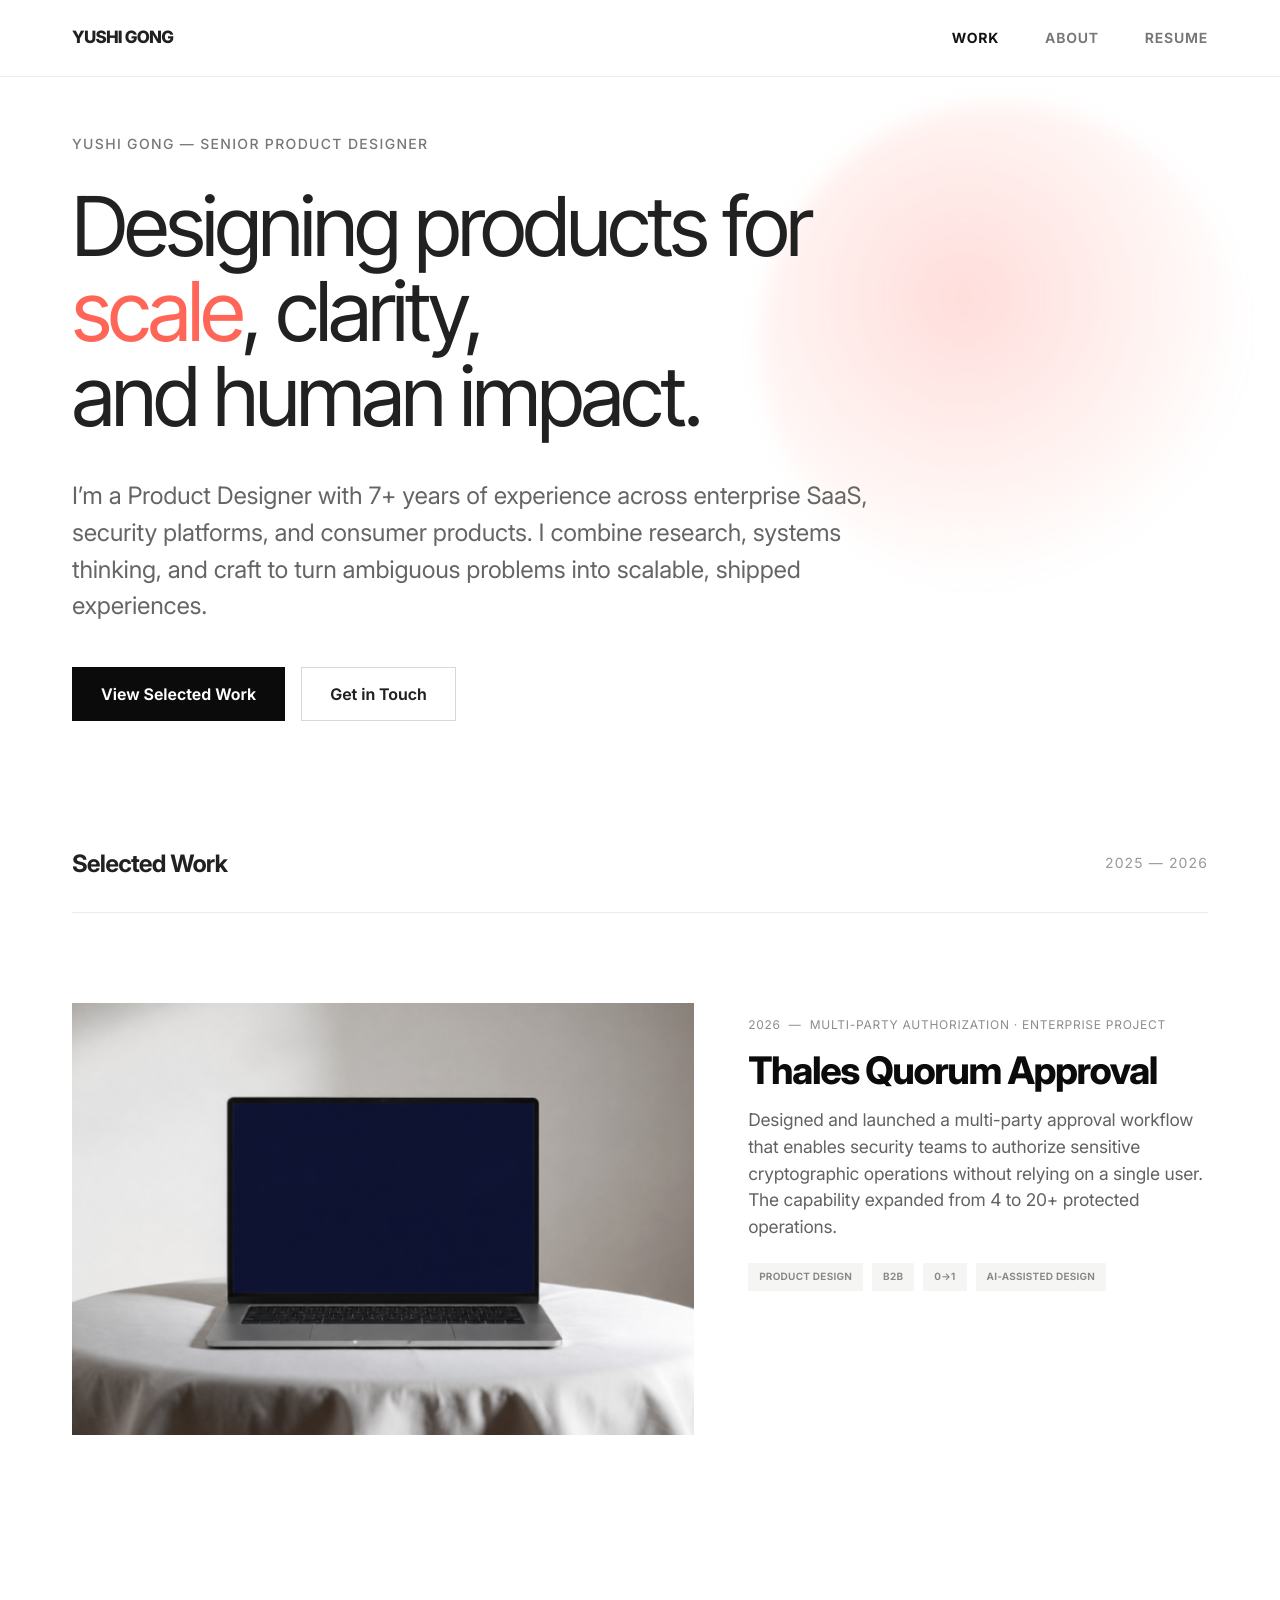
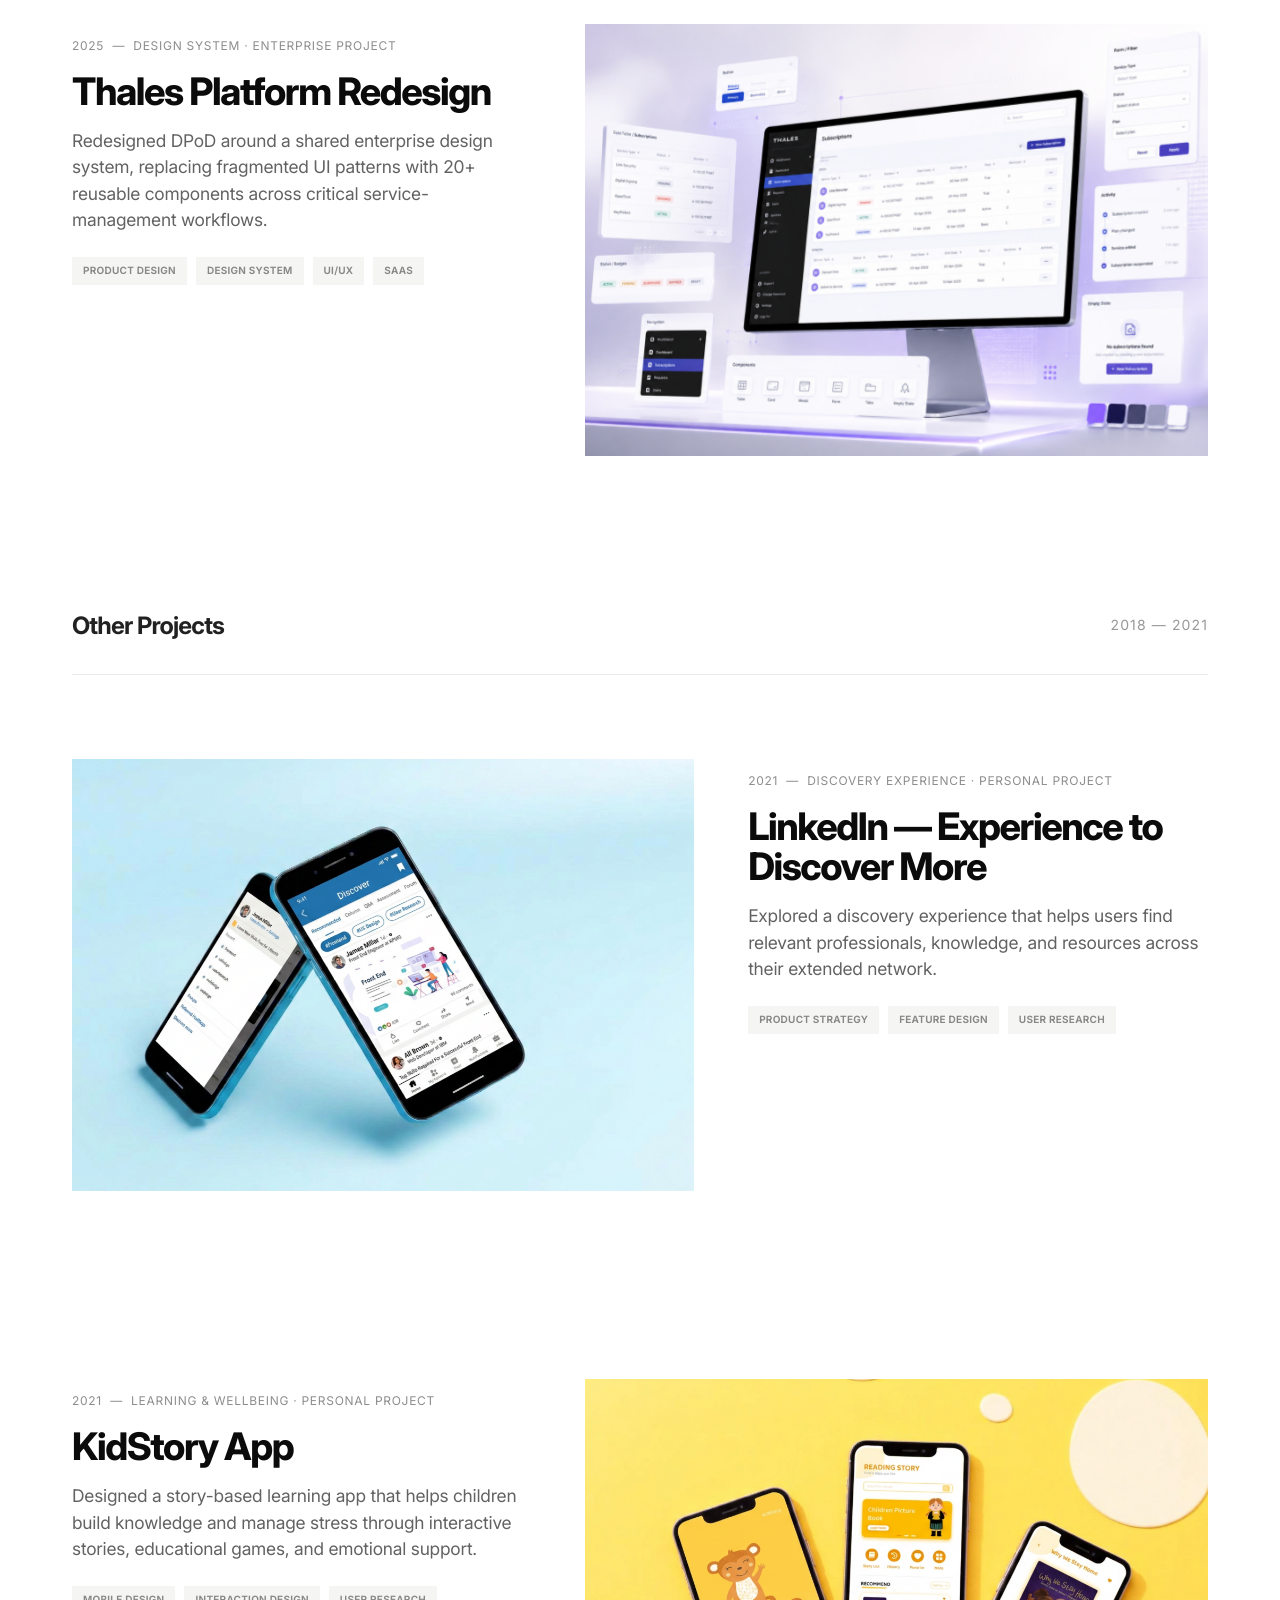
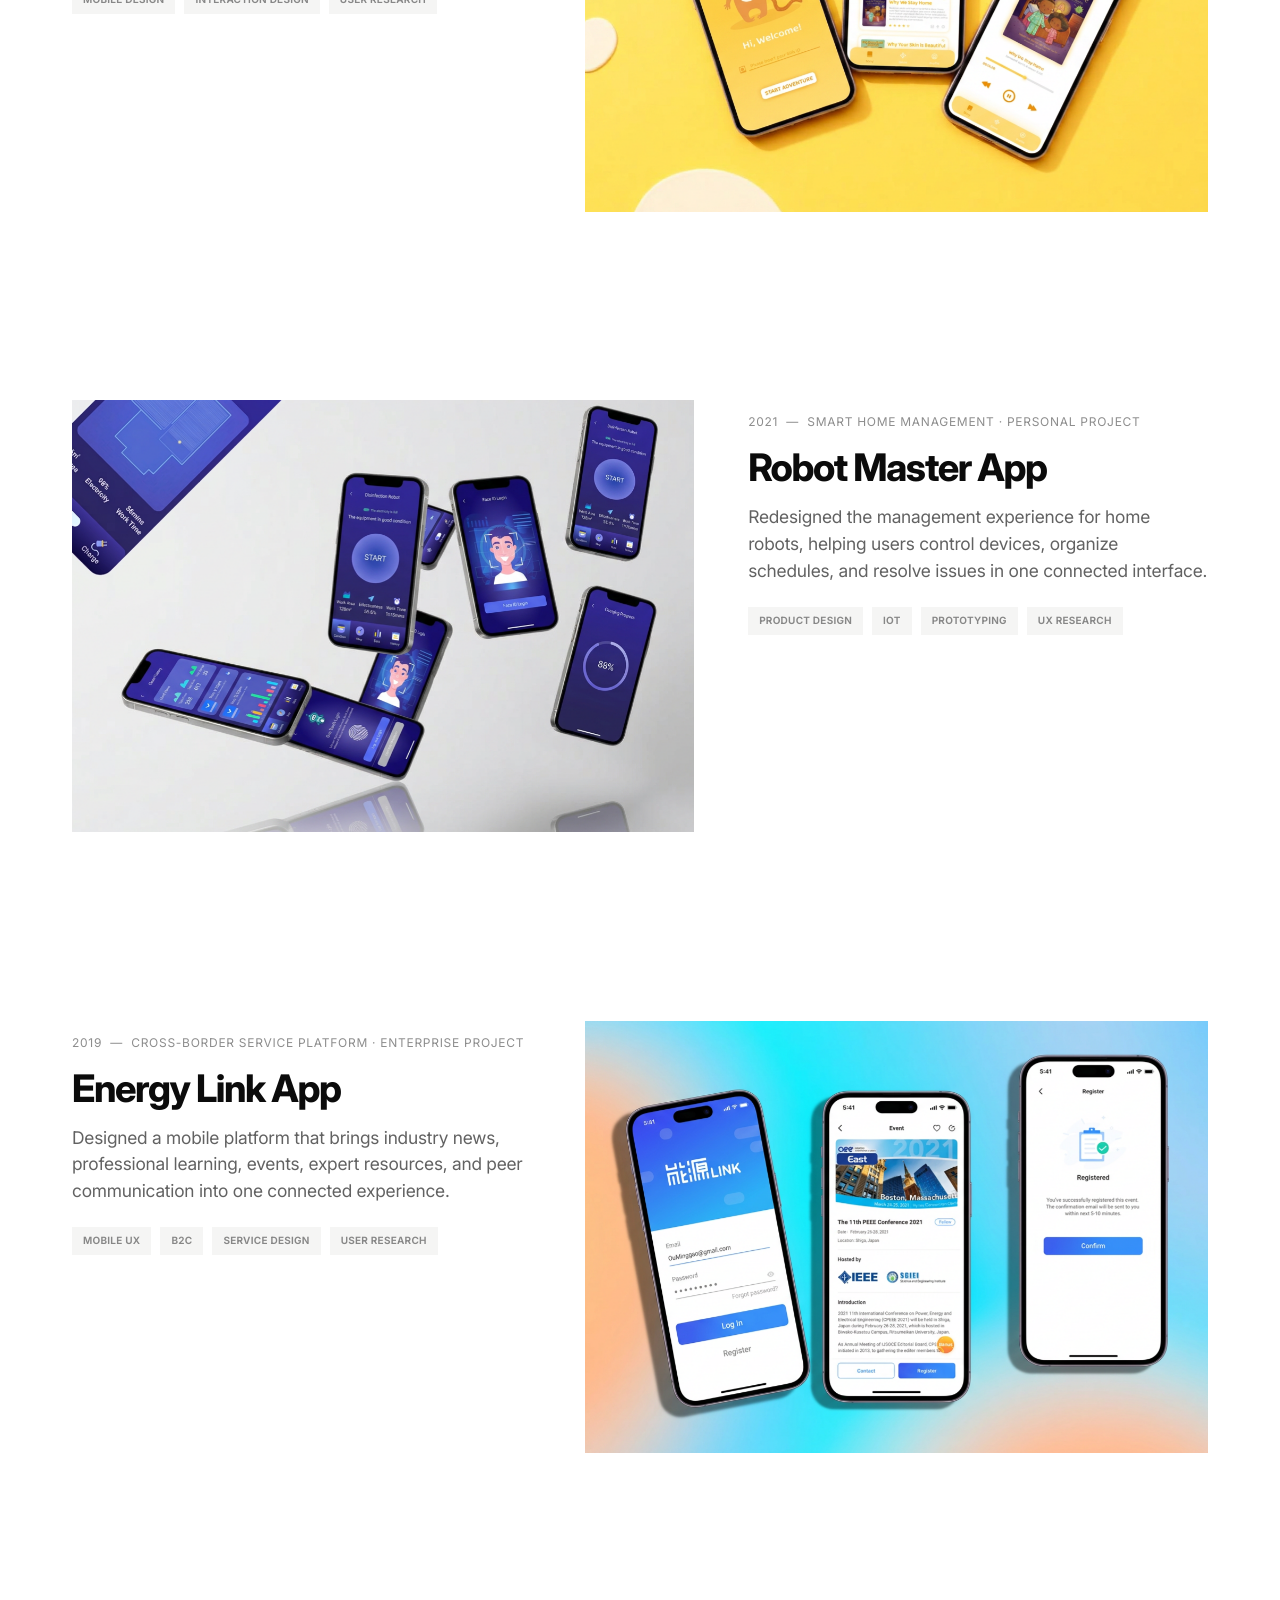
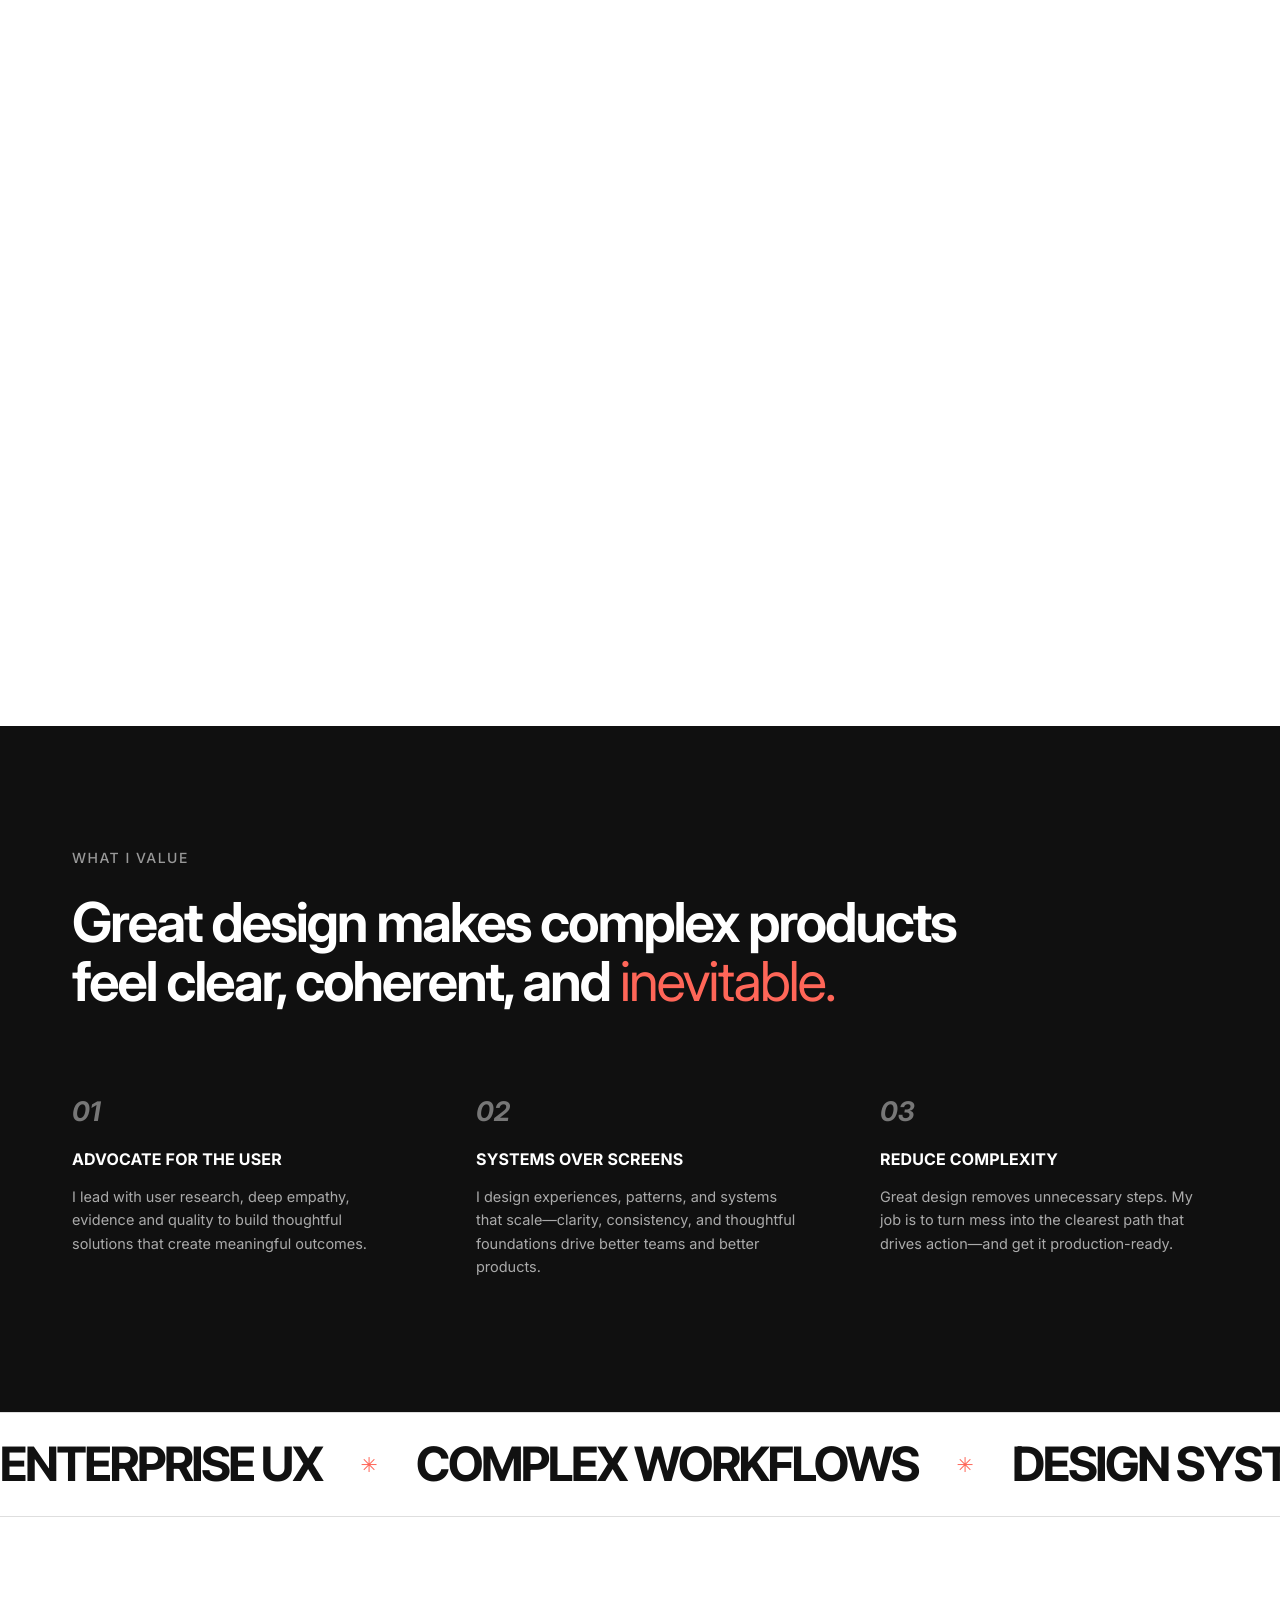
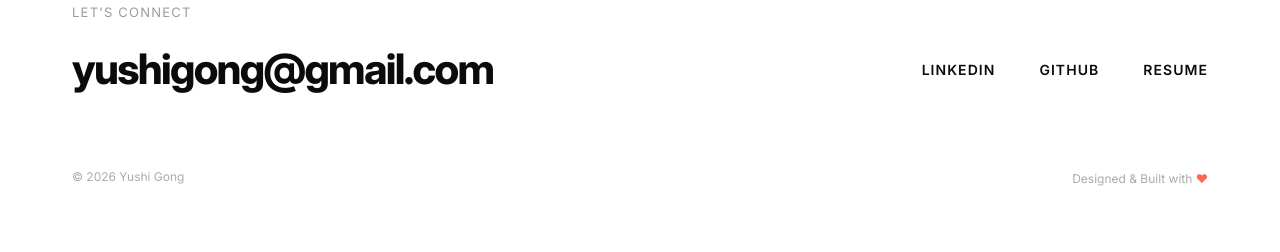
==== commit 9c14eb2f: "Add files via upload" ====
--- a/index.html
+++ b/index.html
@@ -48,9 +48,9 @@
         </a>
         <a class="project-summary" href="dpod.html">
           <p class="project-meta">2026 &nbsp;—&nbsp; MULTI-PARTY AUTHORIZATION · ENTERPRISE PROJECT</p>
-          <h3>Thales DPoD Quorum</h3>
-          <p class="project-copy">Designed a multi-party approval workflow that enables security teams to authorize sensitive cryptographic operations without single-person risk. The capability expanded from 4 to 20+ protected operations.</p>
-          <div class="project-tags"><span>PRODUCT DESIGN</span><span>B2B</span><span>FEATURE DESIGN</span><span>AI-ASSISTED DESIGN</span></div>
+          <h3>Thales Quorum Approval</h3>
+          <p class="project-copy">Designed and launched a multi-party approval workflow that enables security teams to authorize sensitive cryptographic operations without relying on a single user. The capability expanded from 4 to 20+ protected operations.</p>
+          <div class="project-tags"><span>PRODUCT DESIGN</span><span>B2B</span><span>0→1</span><span>AI-ASSISTED DESIGN</span></div>
         </a>
       </article>
 
@@ -59,9 +59,9 @@
           <img src="img/cover-dpod-redesign-final.png" alt="DPoD platform interface shown on a desktop monitor" loading="lazy">
         </a>
         <a class="project-summary" href="ccc.html">
-          <p class="project-meta">2025 &nbsp;—&nbsp; PLATFORM REDESIGN · ENTERPRISE PROJECT</p>
-          <h3>Thales DPoD Redesign</h3>
-          <p class="project-copy">Aligned DPoD with a shared enterprise design system, replacing fragmented UI patterns with 20+ reusable components across critical service-management workflows.</p>
+          <p class="project-meta">2025 &nbsp;—&nbsp; DESIGN SYSTEM · ENTERPRISE PROJECT</p>
+          <h3>Thales Platform Redesign</h3>
+          <p class="project-copy">Redesigned DPoD around a shared enterprise design system, replacing fragmented UI patterns with 20+ reusable components across critical service-management workflows.</p>
           <div class="project-tags"><span>PRODUCT DESIGN</span><span>DESIGN SYSTEM</span><span>UI/UX</span><span>SAAS</span></div>
         </a>
       </article>
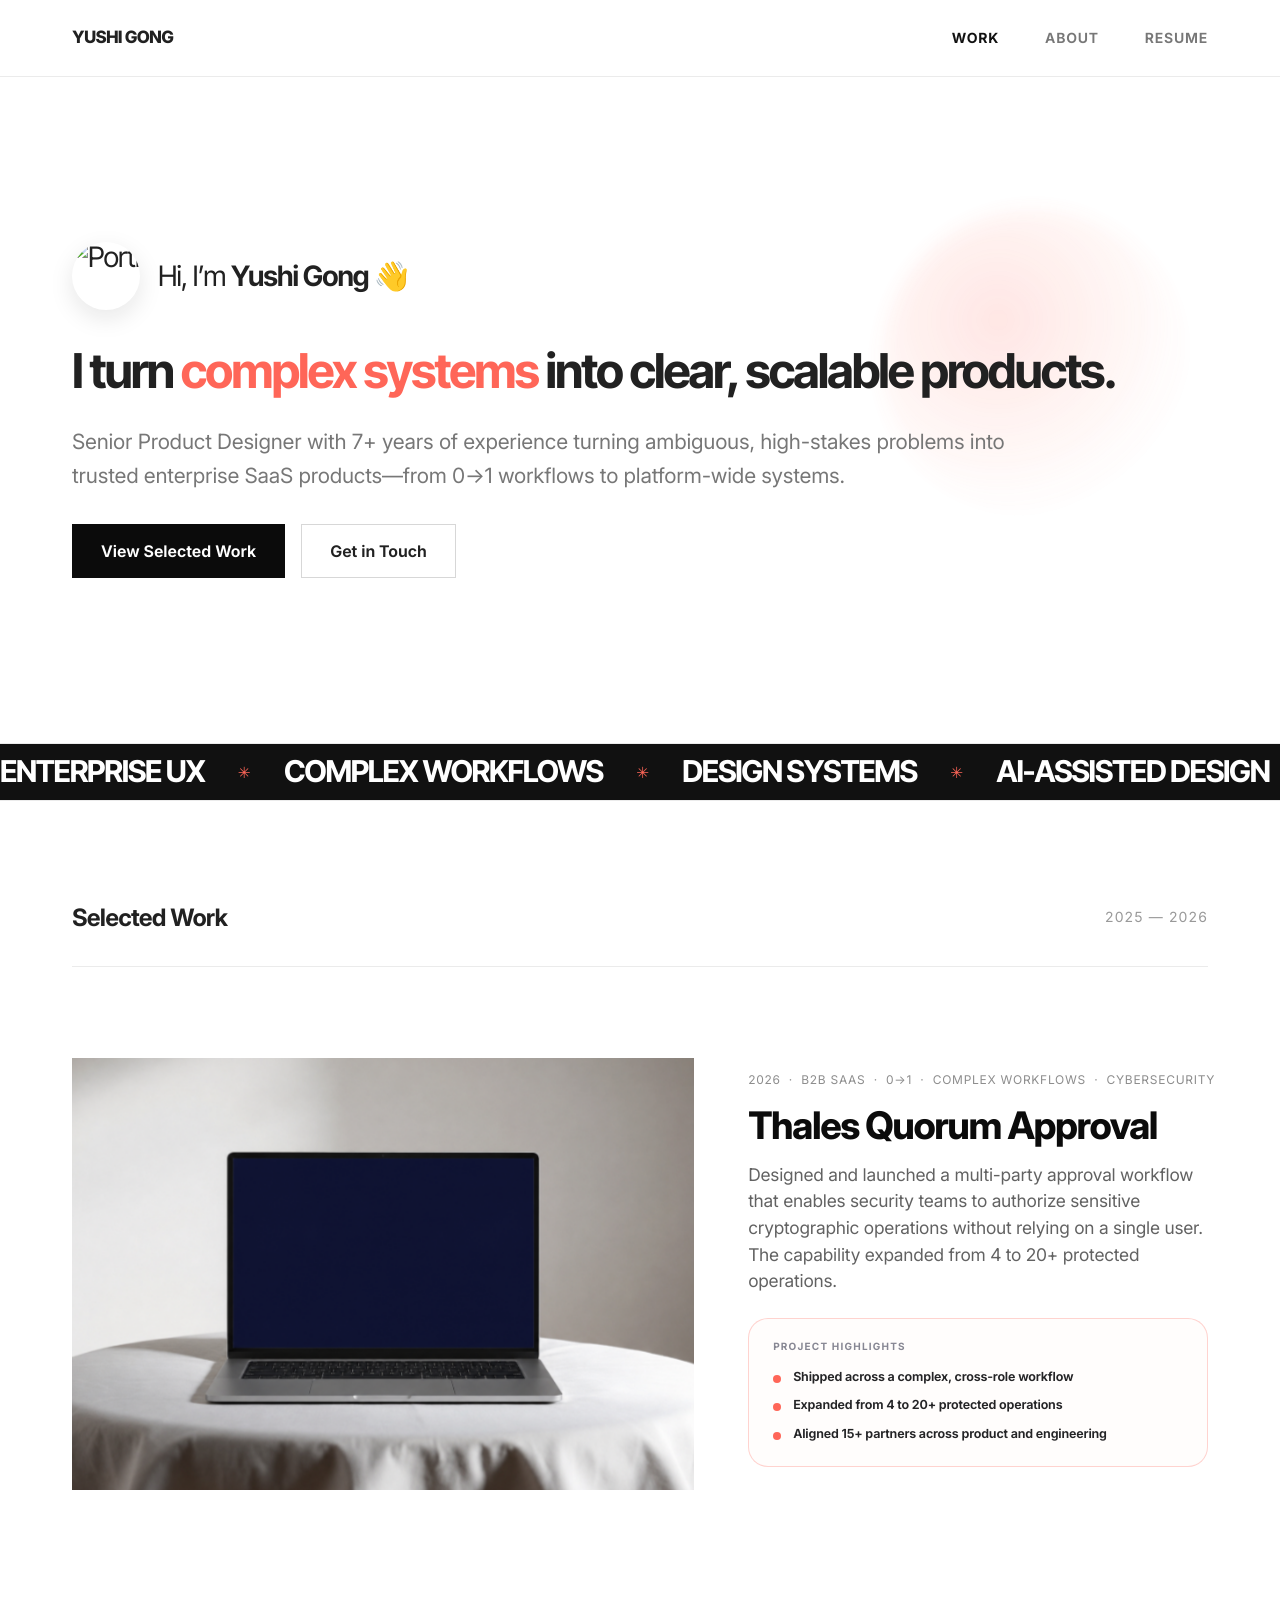
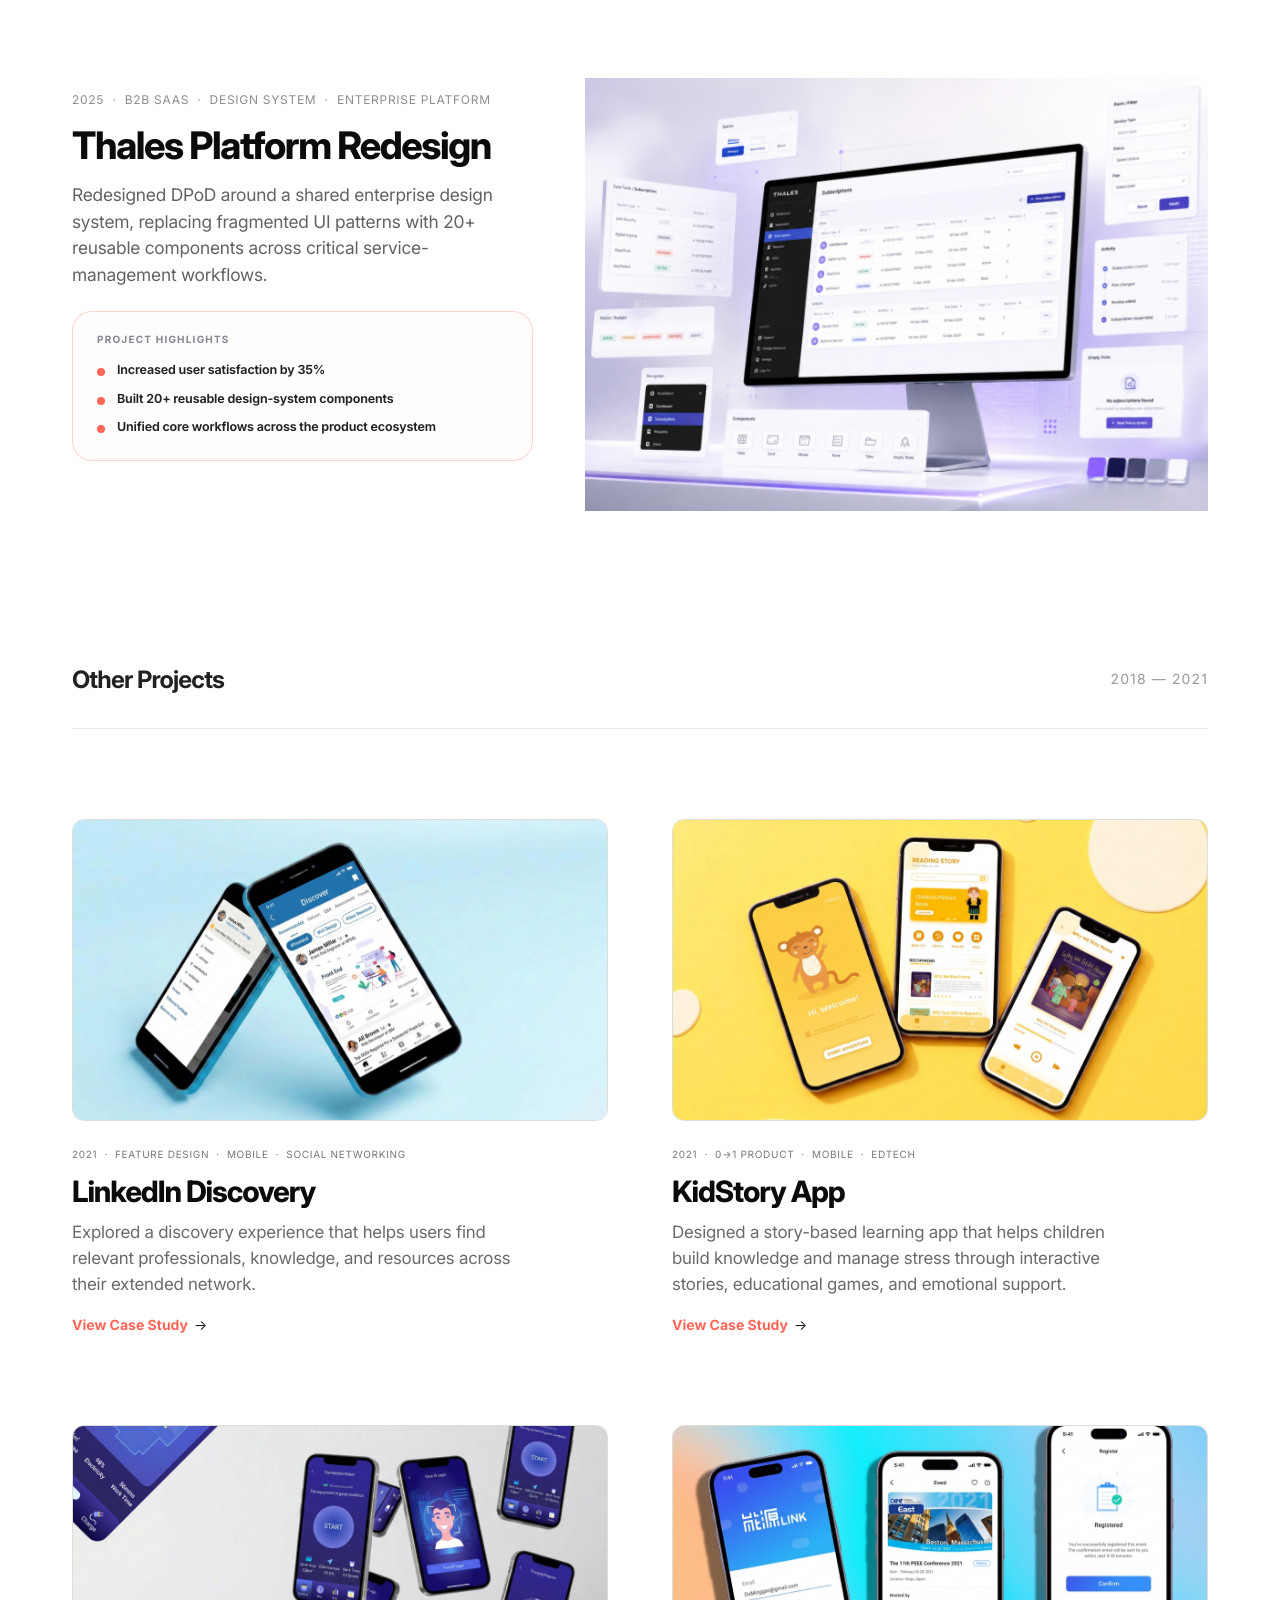
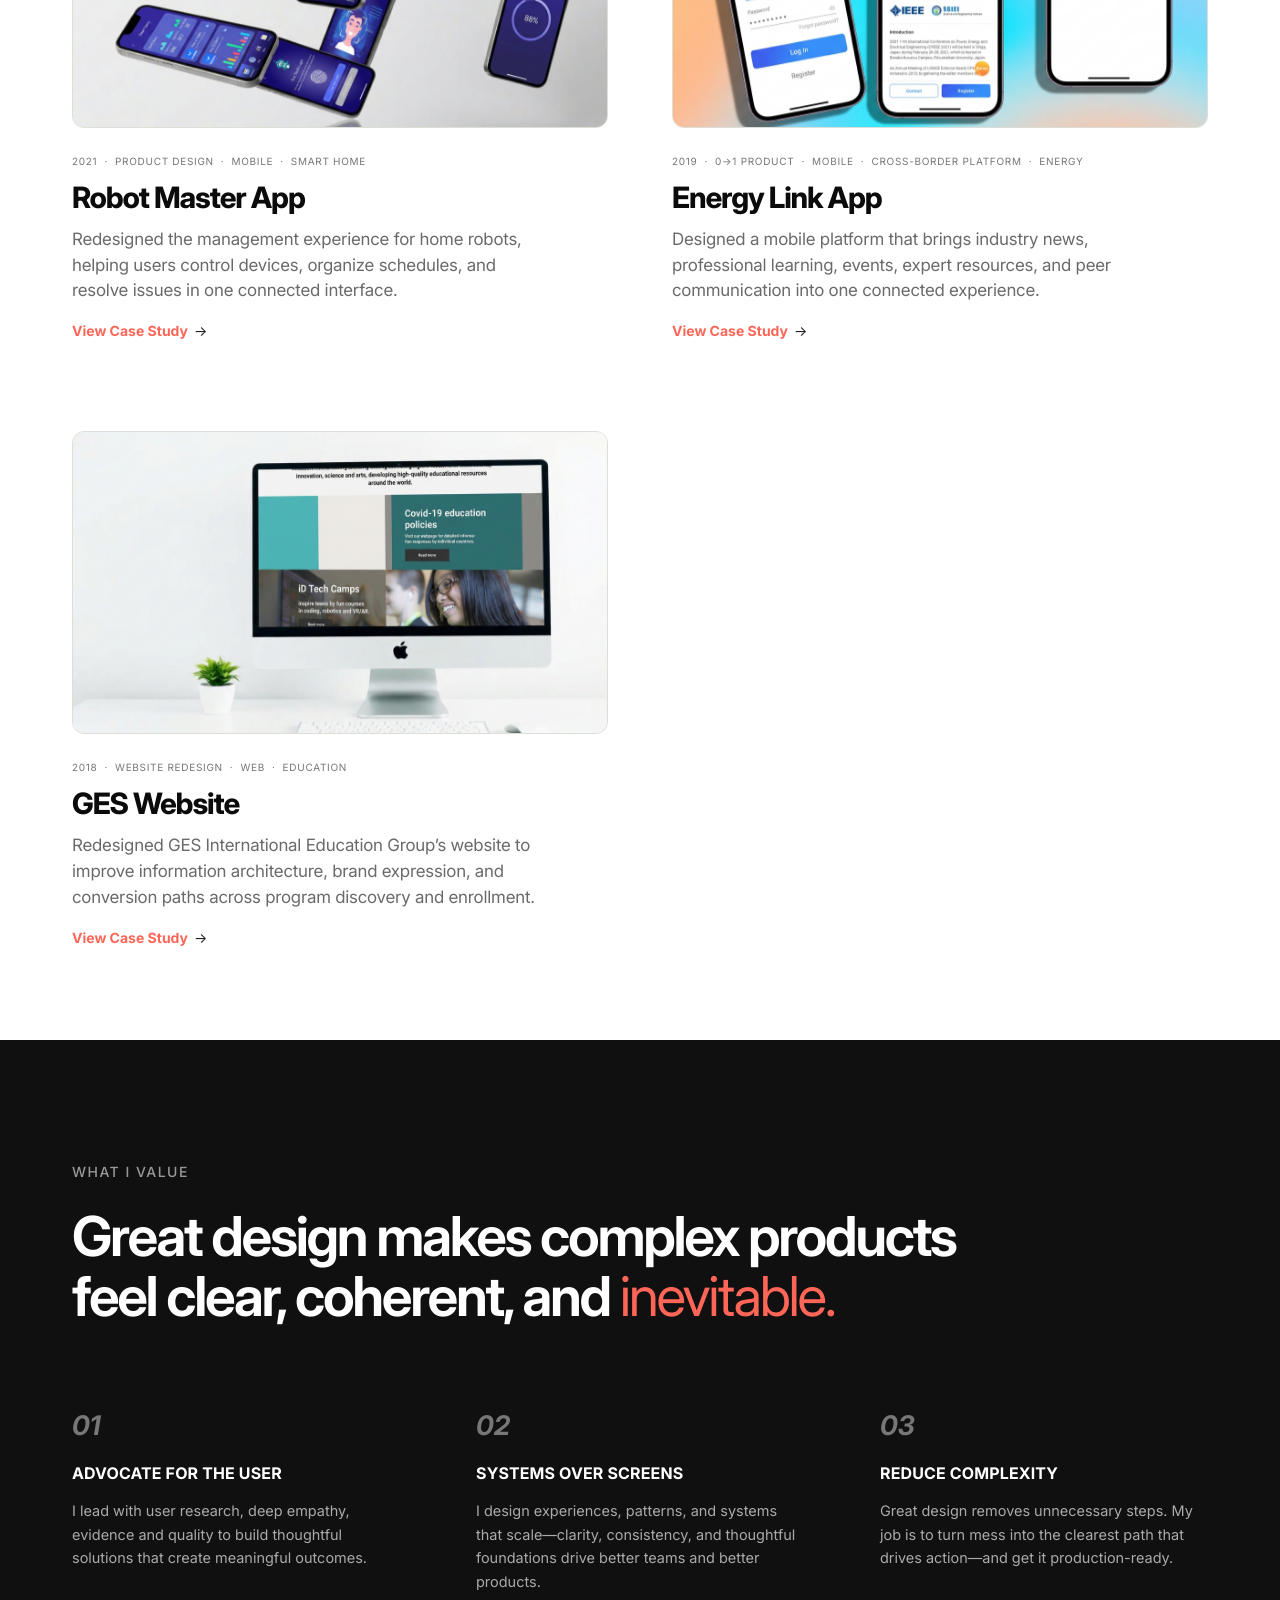
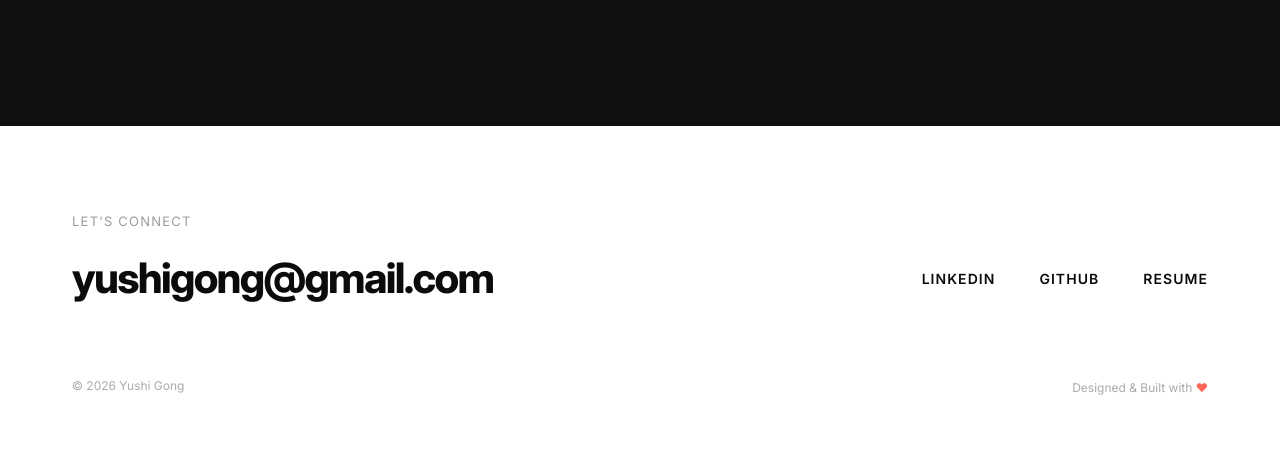
==== commit 17b0a604: "Add files via upload" ====
--- a/index.html
+++ b/index.html
@@ -2,14 +2,14 @@
   <meta charset="utf-8">
   <meta http-equiv="X-UA-Compatible" content="IE=edge">
   <meta name="viewport" content="width=device-width, initial-scale=1">
-  <meta name="description" content="Yushi Gong is a senior UX and product designer creating clear, scalable enterprise and consumer products.">
+  <meta name="description" content="Yushi Gong is a Senior Product Designer turning complex systems into clear, scalable enterprise SaaS products.">
   <meta name="author" content="Yushi Gong">
   <link rel="icon" href="img/logo.png">
   <link rel="preconnect" href="https://fonts.googleapis.com">
   <link rel="preconnect" href="https://fonts.gstatic.com" crossorigin="">
-  <link href="https://fonts.googleapis.com/css2?family=Inter:wght@400;500;600;700;800&amp;family=Inter+Tight:wght@600;650;700;750&amp;display=swap" rel="stylesheet">
-  <title>Yushi Gong — Senior Product Designer</title>
-  <link href="css/styles.css?v=9" rel="stylesheet">
+  <link href="https://fonts.googleapis.com/css2?family=Inter:wght@400;500;600;700;800&amp;family=Inter+Tight:wght@500;600;700&amp;display=swap" rel="stylesheet">
+  <title>Yushi Gong — Product Designer</title>
+  <link href="css/styles.css?v=42" rel="stylesheet">
 </head>
 <body class="home-redesign">
   <header class="site-header">
@@ -25,12 +25,22 @@
 
   <main>
     <section class="hero page-shell" aria-labelledby="hero-title">
-      <p class="eyebrow">YUSHI GONG — SENIOR PRODUCT DESIGNER</p>
-      <h1 id="hero-title"><span class="hero-line"><span class="hero-line-inner">Designing products for</span></span><span class="hero-line"><span class="hero-line-inner"><em data-text="scale">scale</em>, clarity,</span></span><span class="hero-line"><span class="hero-line-inner">and human impact.</span></span></h1>
-      <p class="hero-copy">I’m a Product Designer with 7+ years of experience across enterprise SaaS, security platforms, and consumer products. I combine research, systems thinking, and craft to turn ambiguous problems into scalable, shipped experiences.</p>
+      <h1 id="hero-title"><span class="hero-line hero-intro-line"><span class="hero-line-inner"><img class="hero-avatar" src="img/yushi-avatar.png?v=31" alt="Portrait of Yushi Gong"><span>Hi, I’m <strong>Yushi Gong</strong> <span class="waving-hand" role="img" aria-label="waving hand">👋</span></span></span></span><span class="hero-line hero-statement-line"><span class="hero-line-inner">I turn <em>complex systems</em> into clear, scalable products.</span></span></h1>
+      <p class="hero-copy">Senior Product Designer with 7+ years of experience turning ambiguous, high-stakes problems into trusted enterprise SaaS products—from 0→1 workflows to platform-wide systems.</p>
       <div class="hero-actions">
         <a class="button button-primary" href="#selected-work">View Selected Work</a>
         <a class="button button-secondary" href="#availability">Get in Touch</a>
+      </div>
+    </section>
+
+    <section class="portfolio-marquee portfolio-marquee-home" aria-label="Design specialties">
+      <div class="marquee-track">
+        <div class="marquee-group">
+          <span>ENTERPRISE UX</span><i>✳</i><span>COMPLEX WORKFLOWS</span><i>✳</i><span>DESIGN SYSTEMS</span><i>✳</i><span>AI-ASSISTED DESIGN</span><i>✳</i><span>RESEARCH TO SHIP</span><i>✳</i>
+        </div>
+        <div class="marquee-group" aria-hidden="true">
+          <span>ENTERPRISE UX</span><i>✳</i><span>COMPLEX WORKFLOWS</span><i>✳</i><span>DESIGN SYSTEMS</span><i>✳</i><span>AI-ASSISTED DESIGN</span><i>✳</i><span>RESEARCH TO SHIP</span><i>✳</i>
+        </div>
       </div>
     </section>
 
@@ -47,10 +57,17 @@
           </video>
         </a>
         <a class="project-summary" href="dpod.html">
-          <p class="project-meta">2026 &nbsp;—&nbsp; MULTI-PARTY AUTHORIZATION · ENTERPRISE PROJECT</p>
+          <p class="project-meta">2026 &nbsp;·&nbsp; B2B SAAS &nbsp;·&nbsp; 0→1 &nbsp;·&nbsp; COMPLEX WORKFLOWS &nbsp;·&nbsp; CYBERSECURITY</p>
           <h3>Thales Quorum Approval</h3>
           <p class="project-copy">Designed and launched a multi-party approval workflow that enables security teams to authorize sensitive cryptographic operations without relying on a single user. The capability expanded from 4 to 20+ protected operations.</p>
-          <div class="project-tags"><span>PRODUCT DESIGN</span><span>B2B</span><span>0→1</span><span>AI-ASSISTED DESIGN</span></div>
+          <div class="project-highlights" aria-label="Project highlights">
+            <p class="project-highlights-label">PROJECT HIGHLIGHTS</p>
+            <ul>
+              <li>Shipped across a complex, cross-role workflow</li>
+              <li>Expanded from 4 to 20+ protected operations</li>
+              <li>Aligned 15+ partners across product and engineering</li>
+            </ul>
+          </div>
         </a>
       </article>
 
@@ -59,10 +76,17 @@
           <img src="img/cover-dpod-redesign-final.png" alt="DPoD platform interface shown on a desktop monitor" loading="lazy">
         </a>
         <a class="project-summary" href="ccc.html">
-          <p class="project-meta">2025 &nbsp;—&nbsp; DESIGN SYSTEM · ENTERPRISE PROJECT</p>
+          <p class="project-meta">2025 &nbsp;·&nbsp; B2B SAAS &nbsp;·&nbsp; DESIGN SYSTEM &nbsp;·&nbsp; ENTERPRISE PLATFORM</p>
           <h3>Thales Platform Redesign</h3>
           <p class="project-copy">Redesigned DPoD around a shared enterprise design system, replacing fragmented UI patterns with 20+ reusable components across critical service-management workflows.</p>
-          <div class="project-tags"><span>PRODUCT DESIGN</span><span>DESIGN SYSTEM</span><span>UI/UX</span><span>SAAS</span></div>
+          <div class="project-highlights" aria-label="Project highlights">
+            <p class="project-highlights-label">PROJECT HIGHLIGHTS</p>
+            <ul>
+              <li>Increased user satisfaction by 35%</li>
+              <li>Built 20+ reusable design-system components</li>
+              <li>Unified core workflows across the product ecosystem</li>
+            </ul>
+          </div>
         </a>
       </article>
 
@@ -75,14 +99,15 @@
       </div>
 
       <article class="project-row">
-        <a class="project-media" href="fitto.html" aria-label="View LinkedIn Experience to Discover More case study">
+        <a class="project-media" href="fitto.html" aria-label="View LinkedIn Discovery case study">
           <img src="img/cover-linkedin-home-final.png" alt="LinkedIn mobile experience displayed on two phones" loading="lazy">
         </a>
         <a class="project-summary" href="fitto.html">
-          <p class="project-meta">2021 &nbsp;—&nbsp; DISCOVERY EXPERIENCE · PERSONAL PROJECT</p>
-          <h3 class="project-title-long">LinkedIn — Experience to Discover More</h3>
+          <p class="project-meta">2021 &nbsp;·&nbsp; FEATURE DESIGN &nbsp;·&nbsp; MOBILE &nbsp;·&nbsp; SOCIAL NETWORKING</p>
+          <h3 class="project-title-long">LinkedIn Discovery</h3>
           <p class="project-copy">Explored a discovery experience that helps users find relevant professionals, knowledge, and resources across their extended network.</p>
           <div class="project-tags"><span>PRODUCT STRATEGY</span><span>FEATURE DESIGN</span><span>USER RESEARCH</span></div>
+          <span class="other-case-link">View Case Study <span aria-hidden="true">→</span></span>
         </a>
       </article>
 
@@ -91,10 +116,11 @@
           <img src="img/cover-kidstory.png" alt="KidStory reading app displayed on three phones" loading="lazy">
         </a>
         <a class="project-summary" href="tcr.html">
-          <p class="project-meta">2021 &nbsp;—&nbsp; LEARNING &amp; WELLBEING · PERSONAL PROJECT</p>
+          <p class="project-meta">2021 &nbsp;·&nbsp; 0→1 PRODUCT &nbsp;·&nbsp; MOBILE &nbsp;·&nbsp; EDTECH</p>
           <h3>KidStory App</h3>
           <p class="project-copy">Designed a story-based learning app that helps children build knowledge and manage stress through interactive stories, educational games, and emotional support.</p>
           <div class="project-tags"><span>MOBILE DESIGN</span><span>INTERACTION DESIGN</span><span>USER RESEARCH</span></div>
+          <span class="other-case-link">View Case Study <span aria-hidden="true">→</span></span>
         </a>
       </article>
 
@@ -103,10 +129,11 @@
           <img src="img/cover-robot-master.png" alt="Robot Master companion app displayed across multiple devices" loading="lazy">
         </a>
         <a class="project-summary" href="shopify.html">
-          <p class="project-meta">2021 &nbsp;—&nbsp; SMART HOME MANAGEMENT · PERSONAL PROJECT</p>
+          <p class="project-meta">2021 &nbsp;·&nbsp; PRODUCT DESIGN &nbsp;·&nbsp; MOBILE &nbsp;·&nbsp; SMART HOME</p>
           <h3>Robot Master App</h3>
           <p class="project-copy">Redesigned the management experience for home robots, helping users control devices, organize schedules, and resolve issues in one connected interface.</p>
           <div class="project-tags"><span>PRODUCT DESIGN</span><span>IOT</span><span>PROTOTYPING</span><span>UX RESEARCH</span></div>
+          <span class="other-case-link">View Case Study <span aria-hidden="true">→</span></span>
         </a>
       </article>
 
@@ -115,10 +142,11 @@
           <img src="img/cover-energy-link.png" alt="Energy Link service platform shown on mobile phones" loading="lazy">
         </a>
         <a class="project-summary" href="energy.html">
-          <p class="project-meta">2019 &nbsp;—&nbsp; CROSS-BORDER SERVICE PLATFORM · ENTERPRISE PROJECT</p>
+          <p class="project-meta">2019 &nbsp;·&nbsp; 0→1 PRODUCT &nbsp;·&nbsp; MOBILE &nbsp;·&nbsp; CROSS-BORDER PLATFORM &nbsp;·&nbsp; ENERGY</p>
           <h3>Energy Link App</h3>
           <p class="project-copy">Designed a mobile platform that brings industry news, professional learning, events, expert resources, and peer communication into one connected experience.</p>
           <div class="project-tags"><span>MOBILE UX</span><span>B2C</span><span>SERVICE DESIGN</span><span>USER RESEARCH</span></div>
+          <span class="other-case-link">View Case Study <span aria-hidden="true">→</span></span>
         </a>
       </article>
 
@@ -127,10 +155,11 @@
           <img src="img/cover-ges-website.png" alt="GES website displayed on a desktop monitor" loading="lazy">
         </a>
         <a class="project-summary" href="ges.html">
-          <p class="project-meta">2018 &nbsp;—&nbsp; EDUCATION WEBSITE REDESIGN · ENTERPRISE PROJECT</p>
+          <p class="project-meta">2018 &nbsp;·&nbsp; WEBSITE REDESIGN &nbsp;·&nbsp; WEB &nbsp;·&nbsp; EDUCATION</p>
           <h3>GES Website</h3>
           <p class="project-copy">Redesigned GES International Education Group’s website to improve information architecture, brand expression, and conversion paths across program discovery and enrollment.</p>
           <div class="project-tags"><span>UX STRATEGY</span><span>INFORMATION ARCHITECTURE</span><span>WEB DESIGN</span></div>
+          <span class="other-case-link">View Case Study <span aria-hidden="true">→</span></span>
         </a>
       </article>
     </section>
@@ -147,16 +176,6 @@
       </div>
     </section>
 
-    <section class="portfolio-marquee" aria-label="Design specialties">
-      <div class="marquee-track">
-        <div class="marquee-group">
-          <span>ENTERPRISE UX</span><i>✳</i><span>COMPLEX WORKFLOWS</span><i>✳</i><span>DESIGN SYSTEMS</span><i>✳</i><span>AI-ASSISTED DESIGN</span><i>✳</i><span>RESEARCH TO SHIP</span><i>✳</i>
-        </div>
-        <div class="marquee-group" aria-hidden="true">
-          <span>ENTERPRISE UX</span><i>✳</i><span>COMPLEX WORKFLOWS</span><i>✳</i><span>DESIGN SYSTEMS</span><i>✳</i><span>AI-ASSISTED DESIGN</span><i>✳</i><span>RESEARCH TO SHIP</span><i>✳</i>
-        </div>
-      </div>
-    </section>
   </main>
 
   <footer class="site-footer page-shell" id="availability">
--- a/css/styles.css
+++ b/css/styles.css
@@ -2145,6 +2145,32 @@
     opacity: 1;
     transform: translateX(-50%);
     transition: none;
+  }
+}
+
+/* Homepage V25 — single-line statement, clearer hierarchy and full-card cursor */
+@media (min-width: 1001px) {
+  .home-redesign .hero h1 {
+    font-size: clamp(52px, 4.1vw, 60px) !important;
+    line-height: 1.02;
+  }
+
+  .home-redesign .hero-intro-line {
+    margin-bottom: .44em;
+  }
+
+  .home-redesign .hero-title-break {
+    display: none;
+  }
+
+  .home-redesign .hero-statement-line {
+    white-space: nowrap !important;
+  }
+
+  .home-redesign .hero-statement-line .hero-line-inner {
+    width: max-content;
+    max-width: 100%;
+    white-space: nowrap;
   }
 }
 
@@ -3066,3 +3092,764 @@
     animation:none;
   }
 }
+
+/* Homepage V16 — updated hero, relocated marquee and impact-led highlights */
+.home-redesign .hero {
+  padding-top: clamp(54px, 6.2vw, 90px);
+  padding-bottom: clamp(58px, 6.4vw, 92px);
+}
+
+.home-redesign .hero h1 {
+  width: 100%;
+  max-width: none;
+  font-size: clamp(42px, 4.65vw, 68px);
+  line-height: 1.04;
+  letter-spacing: -.058em;
+}
+
+.home-redesign .hero-intro-line {
+  margin-bottom: .18em;
+  font-size: .66em;
+  line-height: 1.08;
+  letter-spacing: -.045em;
+}
+
+.home-redesign .hero-intro-line strong {
+  font-weight: 750;
+}
+
+.home-redesign .hero-statement-line {
+  white-space: nowrap;
+}
+
+.home-redesign .hero-copy {
+  max-width: 850px;
+  margin-top: 28px;
+  font-size: clamp(15px, 1.42vw, 19px);
+  line-height: 1.55;
+}
+
+.home-redesign .portfolio-marquee-home {
+  margin-bottom: clamp(72px, 8vw, 116px);
+  border-top: 1px solid var(--line);
+  border-bottom: 1px solid var(--line);
+  background: #111;
+}
+
+.home-redesign .portfolio-marquee-home .marquee-group span {
+  color: #fff;
+}
+
+.home-redesign .portfolio-marquee-home .marquee-group i {
+  color: var(--coral);
+}
+
+.project-highlights {
+  margin-top: 22px;
+  padding: 22px 24px 23px;
+  border: 1px solid rgba(255, 102, 91, .28);
+  border-radius: 20px;
+  background: #fffdfc;
+}
+
+.project-highlights-label {
+  margin: 0 0 16px;
+  color: #878793;
+  font-size: 10px;
+  font-weight: 700;
+  line-height: 1.2;
+  letter-spacing: .12em;
+}
+
+.project-highlights ul {
+  display: grid;
+  gap: 11px;
+  margin: 0;
+  padding: 0;
+  list-style: none;
+}
+
+.project-highlights li {
+  position: relative;
+  margin: 0;
+  padding-left: 20px;
+  color: #242426;
+  font-size: 12.5px;
+  font-weight: 650;
+  line-height: 1.4;
+  letter-spacing: -.014em;
+}
+
+.project-highlights li::before {
+  content: "";
+  position: absolute;
+  top: .48em;
+  left: 0;
+  width: 8px;
+  height: 8px;
+  border-radius: 50%;
+  background: var(--coral);
+}
+
+@media (max-width: 1100px) and (min-width: 721px) {
+  .home-redesign .hero-statement-line {
+    white-space: normal;
+  }
+
+  .project-highlights {
+    padding: 18px;
+  }
+
+  .project-highlights li {
+    font-size: 11.5px;
+  }
+}
+
+@media (max-width: 720px) {
+  .home-redesign .hero {
+    padding-top: 44px;
+    padding-bottom: 54px;
+  }
+
+  .home-redesign .hero h1 {
+    font-size: clamp(38px, 10.7vw, 56px);
+    line-height: 1.02;
+  }
+
+  .home-redesign .hero-intro-line {
+    margin-bottom: .34em;
+    font-size: .68em;
+  }
+
+  .home-redesign .hero-statement-line,
+  .home-redesign .hero-line {
+    white-space: normal;
+  }
+
+  .home-redesign .hero-copy {
+    margin-top: 24px;
+    font-size: 15px;
+  }
+
+  .home-redesign .portfolio-marquee-home {
+    margin-bottom: 66px;
+  }
+
+  .project-highlights {
+    margin-top: 20px;
+    padding: 20px;
+    border-radius: 18px;
+  }
+
+  .project-highlights-label {
+    font-size: 9px;
+  }
+
+  .project-highlights li {
+    font-size: 13px;
+  }
+}
+
+/* Homepage V21 — requested fold height, exact nav-edge alignment, medium marquee */
+@media (min-width: 1001px) {
+  .home-redesign .hero {
+    min-height: max(680px, calc(100svh - 118px));
+    box-sizing: border-box;
+  }
+
+  .home-redesign .hero h1 {
+    width: 100% !important;
+    max-width: 100% !important;
+    font-size: clamp(44px, 3.45vw, 48px) !important;
+  }
+
+  .home-redesign .hero-statement-line {
+    display: block;
+    width: 100%;
+    max-width: 100%;
+    white-space: nowrap !important;
+  }
+
+  .home-redesign .hero-statement-line .hero-line-inner {
+    display: flex !important;
+    align-items: baseline;
+    justify-content: space-between;
+    width: 100%;
+    max-width: 100%;
+  }
+}
+
+.home-redesign .portfolio-marquee-home {
+  padding: 13px 0 !important;
+}
+
+.home-redesign .portfolio-marquee-home .marquee-group {
+  gap: clamp(22px, 2.6vw, 40px) !important;
+  padding-right: clamp(22px, 2.6vw, 40px) !important;
+}
+
+.home-redesign .portfolio-marquee-home .marquee-group span {
+  font-size: clamp(25px, 2.35vw, 34px) !important;
+  line-height: 1 !important;
+}
+
+.home-redesign .portfolio-marquee-home .marquee-group i {
+  font-size: clamp(12px, 1.2vw, 17px) !important;
+}
+
+@media (max-width: 1000px) {
+  .home-redesign .hero-statement-line .hero-line-inner > span,
+  .home-redesign .hero-statement-line .hero-line-inner > em {
+    display: inline;
+  }
+
+  .home-redesign .hero-statement-line .hero-line-inner > span::after {
+    content: " ";
+  }
+}
+
+/* Homepage V22 — reference-matched hero density and natural headline spacing */
+@media (min-width: 1001px) {
+  .home-redesign .hero {
+    min-height: clamp(650px, 74svh, 760px);
+    display: flex;
+    flex-direction: column;
+    justify-content: center;
+    padding-top: 64px;
+    padding-bottom: 64px;
+    box-sizing: border-box;
+  }
+
+  .home-redesign .hero h1 {
+    font-size: clamp(52px, 4.1vw, 60px) !important;
+  }
+
+  .home-redesign .hero-statement-line .hero-line-inner {
+    display: block !important;
+    width: max-content;
+    max-width: 100%;
+    word-spacing: normal;
+  }
+
+  .home-redesign .hero-statement-line .hero-line-inner > span,
+  .home-redesign .hero-statement-line .hero-line-inner > em {
+    display: inline;
+  }
+
+  .home-redesign .hero-statement-line .hero-line-inner > span::after {
+    content: " ";
+  }
+
+  .home-redesign .hero-copy {
+    margin-top: 32px;
+  }
+
+  .home-redesign .hero-actions {
+    margin-top: 30px;
+  }
+}
+
+/* Homepage V23 — larger two-line statement, smaller glow, clean accent hover */
+@media (min-width: 1001px) {
+  .home-redesign .hero h1 {
+    font-size: clamp(66px, 5.2vw, 76px) !important;
+    line-height: 1.06;
+  }
+
+  .home-redesign .hero-statement-line .hero-line-inner {
+    width: 100%;
+    max-width: 1120px;
+  }
+
+  .home-redesign .hero-title-break {
+    display: block;
+  }
+
+  .home-redesign .hero-copy {
+    margin-top: 34px;
+  }
+}
+
+.home-redesign .hero::before {
+  top: 50%;
+  right: clamp(1%, 3vw, 4%);
+  width: clamp(190px, 18vw, 280px);
+  background: radial-gradient(circle at 44% 42%, rgba(255,102,91,.16), rgba(255,132,112,.065) 45%, rgba(255,102,91,0) 72%);
+  filter: blur(7px);
+  opacity: .82;
+  transform: translate3d(0,-50%,0);
+  animation: none;
+}
+
+/* Remove the duplicate text layer that caused the coral words to ghost on hover. */
+.home-redesign .hero-line em::before,
+.home-redesign .hero h1:hover .hero-line em::before {
+  content: none !important;
+  display: none !important;
+  opacity: 0 !important;
+  animation: none !important;
+}
+
+@media (max-width: 1000px) {
+  .home-redesign .hero-title-break {
+    display: none;
+  }
+}
+
+/* Homepage V24 — refined hierarchy, animated aura, accent highlight and video cursor */
+.home-redesign .hero-intro-line {
+  font-weight: 500;
+}
+
+.home-redesign .hero-intro-line strong {
+  font-weight: 650;
+}
+
+.home-redesign .waving-hand {
+  display: inline-block;
+  transform-origin: 72% 78%;
+  animation: hero-wave 3.4s ease-in-out 1.1s infinite;
+  will-change: transform;
+}
+
+@keyframes hero-wave {
+  0%, 38%, 100% { transform: rotate(0deg); }
+  7% { transform: rotate(15deg); }
+  14% { transform: rotate(-8deg); }
+  21% { transform: rotate(14deg); }
+  28% { transform: rotate(-5deg); }
+}
+
+.home-redesign .hero::before {
+  top: 43%;
+  right: clamp(-2%, 1vw, 3%);
+  width: clamp(270px, 25vw, 400px);
+  background:
+    radial-gradient(circle at 38% 36%, rgba(255,102,91,.20), rgba(255,126,103,.10) 40%, rgba(255,102,91,.025) 64%, rgba(255,102,91,0) 75%);
+  filter: blur(10px);
+  opacity: .82;
+  transform: translate3d(0,-50%,0) scale(.96);
+  animation: hero-aura-drift 8.5s cubic-bezier(.45,.05,.55,.95) infinite;
+}
+
+.home-redesign .hero::after {
+  content: "";
+  position: absolute;
+  z-index: 0;
+  top: 40%;
+  right: clamp(6%, 9vw, 12%);
+  width: clamp(110px, 10vw, 165px);
+  aspect-ratio: 1;
+  border-radius: 50%;
+  background: radial-gradient(circle, rgba(255,168,146,.16), rgba(255,102,91,.055) 48%, rgba(255,102,91,0) 72%);
+  filter: blur(9px);
+  opacity: .72;
+  transform: translate3d(0,-50%,0);
+  animation: hero-aura-breathe 6.2s ease-in-out infinite;
+  pointer-events: none;
+}
+
+@keyframes hero-aura-drift {
+  0%, 100% { transform: translate3d(0,-50%,0) scale(.96); opacity:.72; }
+  33% { transform: translate3d(-24px,-45%,0) scale(1.035); opacity:.86; }
+  66% { transform: translate3d(18px,-54%,0) scale(1.01); opacity:.76; }
+}
+
+@keyframes hero-aura-breathe {
+  0%, 100% { transform: translate3d(0,-50%,0) scale(.9); opacity:.48; }
+  50% { transform: translate3d(-12px,-46%,0) scale(1.08); opacity:.76; }
+}
+
+.home-redesign .hero-line em {
+  position: relative;
+  z-index: 0;
+  cursor: default;
+}
+
+.home-redesign .hero-line em::after {
+  content: "" !important;
+  position: absolute;
+  z-index: -1;
+  left: -.08em;
+  right: -.08em;
+  bottom: .03em;
+  height: .34em;
+  display: block !important;
+  border-radius: .12em;
+  background: linear-gradient(90deg, rgba(255,102,91,.10), rgba(255,154,126,.28), rgba(255,102,91,.12));
+  transform: scaleX(0);
+  transform-origin: left center;
+  opacity: 0;
+  transition: transform 560ms cubic-bezier(.16,1,.3,1), opacity 220ms ease;
+  pointer-events: none;
+}
+
+.home-redesign .hero-line em:hover::after {
+  transform: scaleX(1);
+  opacity: 1;
+}
+
+@media (prefers-reduced-motion: reduce) {
+  .home-redesign .waving-hand,
+  .home-redesign .hero::before,
+  .home-redesign .hero::after {
+    animation: none;
+  }
+}
+
+/* Compact two-column cards for supporting work */
+.home-redesign .other-work-section {
+  display: grid;
+  grid-template-columns: repeat(2, minmax(0, 1fr));
+  column-gap: clamp(28px, 5vw, 64px);
+  row-gap: clamp(58px, 7vw, 92px);
+}
+
+.home-redesign .other-work-section .section-heading-row {
+  grid-column: 1 / -1;
+  margin-bottom: 0;
+}
+
+.home-redesign .other-work-section .project-row,
+.home-redesign .other-work-section .project-row.project-row-reverse {
+  display: flex;
+  flex-direction: column;
+  gap: 0;
+  min-width: 0;
+  margin: 0;
+  padding: 0;
+  border: 0;
+  border-radius: 0;
+  background: transparent;
+  box-shadow: none;
+  transform: none;
+}
+
+.home-redesign .other-work-section .project-media,
+.home-redesign .other-work-section .project-row-reverse .project-media {
+  order: 1;
+  width: 100%;
+  aspect-ratio: 1.77 / 1;
+  border: 1px solid #deded9;
+  border-radius: 12px;
+}
+
+.home-redesign .other-work-section .project-summary,
+.home-redesign .other-work-section .project-row-reverse .project-summary {
+  order: 2;
+  padding: 27px 0 0;
+  transform: none;
+}
+
+.home-redesign .other-work-section .project-meta {
+  margin-bottom: 14px;
+  color: #777;
+  font-size: 10px;
+  letter-spacing: .07em;
+}
+
+.home-redesign .other-work-section .project-summary h3,
+.home-redesign .other-work-section .project-summary h3.project-title-long {
+  margin-bottom: 13px;
+  font-size: clamp(23px, 2.3vw, 32px);
+  line-height: 1.08;
+  white-space: normal;
+}
+
+.home-redesign .other-work-section .project-copy {
+  max-width: 570px;
+  margin-bottom: 15px;
+  color: #6a6a6a;
+  font-size: clamp(14px, 1.35vw, 17px);
+  line-height: 1.52;
+}
+
+.home-redesign .other-work-section .project-tags {
+  display: none;
+}
+
+.other-case-link {
+  display: inline-flex;
+  align-items: center;
+  gap: 6px;
+  color: var(--coral);
+  font-size: 14px;
+  font-weight: 700;
+  line-height: 1.4;
+}
+
+.other-case-link span {
+  transition: transform 220ms ease;
+}
+
+.home-redesign .other-work-section .project-summary:hover .other-case-link span,
+.home-redesign .other-work-section .project-summary:focus-visible .other-case-link span {
+  transform: translateX(4px);
+}
+
+@media (max-width: 720px) {
+  .home-redesign .other-work-section {
+    grid-template-columns: 1fr;
+    row-gap: 58px;
+  }
+
+  .home-redesign .other-work-section .section-heading-row {
+    grid-column: 1;
+  }
+
+  .home-redesign .other-work-section .project-summary,
+  .home-redesign .other-work-section .project-row-reverse .project-summary {
+    padding-top: 22px;
+  }
+
+  .home-redesign .other-work-section .project-summary h3,
+  .home-redesign .other-work-section .project-summary h3.project-title-long {
+    font-size: 25px;
+  }
+
+  .home-redesign .other-work-section .project-copy {
+    font-size: 15px;
+  }
+}
+
+/* Homepage V25 final overrides */
+@media (min-width: 1001px) {
+  .home-redesign .hero h1 {
+    font-size: clamp(52px, 4.1vw, 60px) !important;
+    line-height: 1.02;
+  }
+
+  .home-redesign .hero-intro-line {
+    margin-bottom: .44em;
+  }
+
+  .home-redesign .hero-title-break {
+    display: none;
+  }
+
+  .home-redesign .hero-statement-line,
+  .home-redesign .hero-statement-line .hero-line-inner {
+    white-space: nowrap !important;
+  }
+
+  .home-redesign .hero-statement-line .hero-line-inner {
+    width: max-content;
+    max-width: 100%;
+  }
+}
+
+/* Homepage V26 — typography aligned with the About page */
+@media (min-width: 1001px) {
+  .home-redesign .hero-intro-line {
+    margin-bottom: .78em;
+    font-family: "Inter Tight", "Inter", sans-serif;
+    font-size: clamp(28px, 2.2vw, 34px);
+    line-height: 1.1;
+    letter-spacing: -.035em;
+    font-weight: 500;
+  }
+
+  .home-redesign .hero-intro-line strong {
+    font-weight: 650;
+  }
+
+  .home-redesign .hero-copy {
+    max-width: 850px;
+    margin-top: 32px;
+    font-size: 21px;
+    line-height: 1.62;
+    color: #777;
+  }
+}
+
+/* Homepage V27 — equal breathing room above and below the statement */
+@media (min-width: 1001px) {
+  .home-redesign .hero-intro-line {
+    margin-bottom: 32px;
+  }
+
+  .home-redesign .hero-copy {
+    margin-top: 32px;
+  }
+}
+
+/* Homepage V28 — recruiter-focused positioning and portrait greeting */
+.home-redesign .hero-avatar {
+  display: block;
+  flex: 0 0 auto;
+  width: 68px;
+  height: 68px;
+  object-fit: contain;
+  border-radius: 50%;
+  box-shadow: 0 8px 24px rgba(22, 22, 24, .10);
+}
+
+.home-redesign .hero-intro-line .hero-line-inner {
+  display: flex;
+  align-items: center;
+  gap: 18px;
+}
+
+@media (min-width: 1001px) {
+  .home-redesign .hero h1 {
+    font-size: clamp(48px, 3.65vw, 56px) !important;
+  }
+
+  .home-redesign .hero-intro-line {
+    margin-bottom: 32px;
+  }
+
+  .home-redesign .hero-statement-line .hero-line-inner {
+    width: max-content;
+    max-width: 100%;
+  }
+
+  .home-redesign .hero-copy {
+    max-width: 940px;
+    margin-top: 32px;
+  }
+}
+
+@media (max-width: 720px) {
+  .home-redesign .hero-avatar {
+    width: 50px;
+    height: 50px;
+  }
+
+  .home-redesign .hero-intro-line .hero-line-inner {
+    gap: 12px;
+  }
+}
+
+/* Homepage V29 — About-matched statement and a single-line portrait greeting */
+.home-redesign .hero-line.hero-intro-line.fx-line .hero-line-inner,
+.home-redesign .hero-intro-line .hero-line-inner {
+  display: flex !important;
+  flex-direction: row !important;
+  align-items: center !important;
+  flex-wrap: nowrap !important;
+  gap: 18px;
+}
+
+.home-redesign .hero-intro-line .hero-line-inner > span {
+  display: inline-block;
+  white-space: nowrap;
+}
+
+.home-redesign .hero-statement-line .hero-line-inner {
+  display: block !important;
+  font-family: "Inter Tight", "Inter", sans-serif;
+  font-weight: 700;
+  line-height: .93;
+  letter-spacing: -.052em;
+}
+
+.home-redesign .hero-statement-line em {
+  font-style: normal;
+}
+
+/* Entering anywhere on the statement reveals the accent highlight. */
+.home-redesign .hero-statement-line:hover em::after {
+  transform: scaleX(1);
+  opacity: 1;
+}
+
+@media (max-width: 720px) {
+  .home-redesign .hero-line.hero-intro-line.fx-line .hero-line-inner,
+  .home-redesign .hero-intro-line .hero-line-inner {
+    gap: 12px;
+  }
+}
+
+/* Shared display typography across the Home and About statements. */
+.home-redesign .hero-statement-line .hero-line-inner,
+.about-redesign .about-hero h1 {
+  font-family: "Inter Tight", "Inter", sans-serif !important;
+  font-weight: 700 !important;
+  line-height: .93;
+  letter-spacing: -.052em;
+  font-synthesis: none;
+}
+
+/* Homepage V34 — clearer separation between the greeting and statement. */
+@media (min-width: 1001px) {
+  .home-redesign .hero-intro-line {
+    margin-bottom: 60px;
+  }
+}
+
+@media (max-width: 720px) {
+  .home-redesign .hero-intro-line {
+    margin-bottom: 36px;
+  }
+}
+
+/* V33 — lock identical font files and weight on every display-text layer. */
+.home-redesign .hero-statement-line,
+.home-redesign .hero-statement-line .hero-line-inner,
+.home-redesign .hero-statement-line em,
+.about-redesign .about-hero h1,
+.about-redesign .about-hero-line,
+.about-redesign .about-hero-line-inner,
+.about-redesign .about-hero h1 em {
+  font-family: "Inter Tight", "Inter", sans-serif !important;
+  font-style: normal !important;
+  font-weight: 700 !important;
+  font-stretch: normal !important;
+  font-variation-settings: "wght" 700 !important;
+  font-synthesis: none !important;
+  letter-spacing: -.052em;
+}
+
+/* V35 — effective Hero separation and a lighter About composition. */
+@media (min-width: 1001px) {
+  .home-redesign .hero-line.hero-intro-line.fx-line,
+  .home-redesign .hero-line.hero-intro-line {
+    margin-bottom: 36px !important;
+  }
+
+  .about-redesign .about-hero h1 {
+    font-size: clamp(50px, 4.25vw, 68px) !important;
+    line-height: 1.02 !important;
+    letter-spacing: -.045em !important;
+  }
+}
+
+@media (max-width: 720px) {
+  .home-redesign .hero-line.hero-intro-line.fx-line,
+  .home-redesign .hero-line.hero-intro-line {
+    margin-bottom: 26px !important;
+  }
+
+  .about-redesign .about-hero h1 {
+    line-height: 1 !important;
+    letter-spacing: -.045em !important;
+  }
+}
+
+/* V39 — more open tracking for both primary display statements. */
+.home-redesign .hero-statement-line,
+.home-redesign .hero-statement-line .hero-line-inner,
+.home-redesign .hero-statement-line em,
+.about-redesign .about-hero h1,
+.about-redesign .about-hero-line,
+.about-redesign .about-hero-line-inner,
+.about-redesign .about-hero h1 em {
+  letter-spacing: -.03em !important;
+}
+
+/* V40 — add vertical breathing room to the multi-line About statement. */
+.about-redesign .about-hero h1,
+.about-redesign .about-hero-line,
+.about-redesign .about-hero-line-inner {
+  line-height: 1.08 !important;
+}
+
+/* V41 — keep the Home statement size while aligning its right edge to the nav grid. */
+@media (min-width: 1001px) {
+  .home-redesign .hero-statement-line,
+  .home-redesign .hero-statement-line .hero-line-inner,
+  .home-redesign .hero-statement-line em {
+    letter-spacing: -.042em !important;
+  }
+}
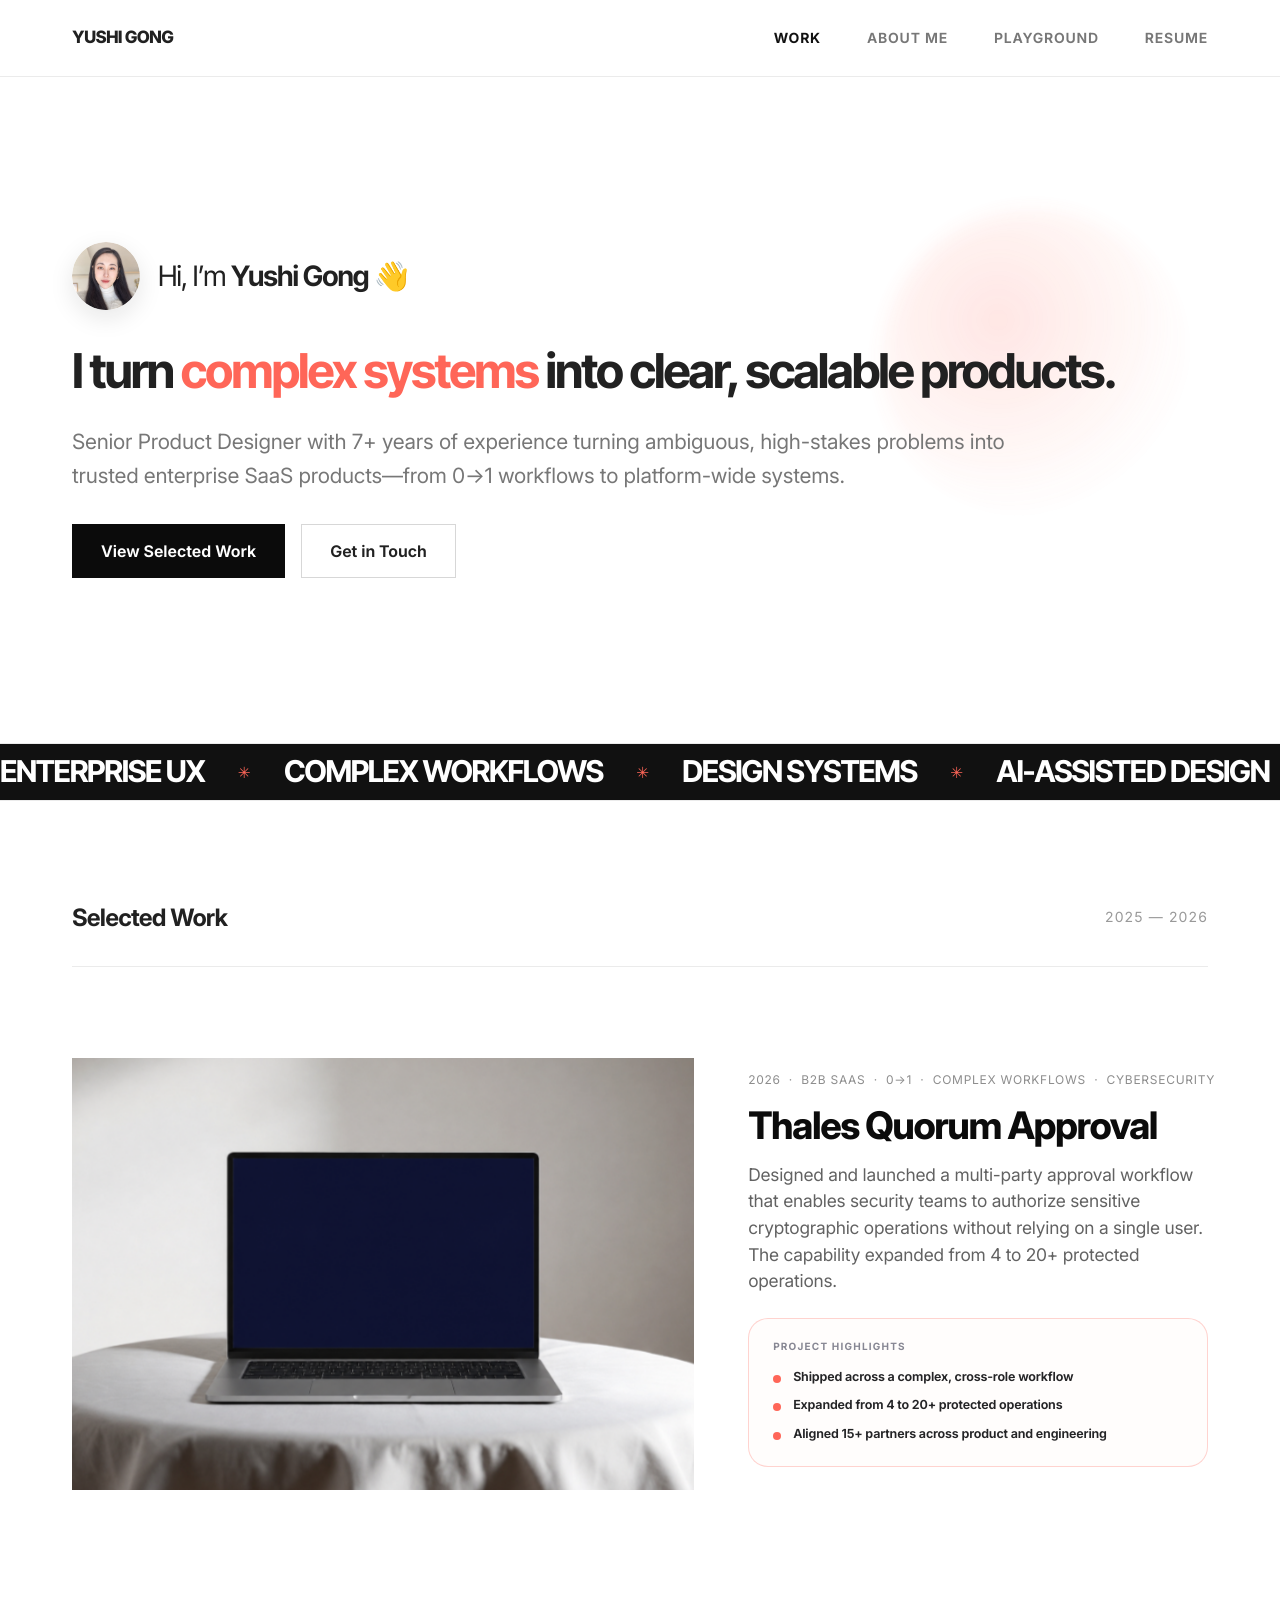
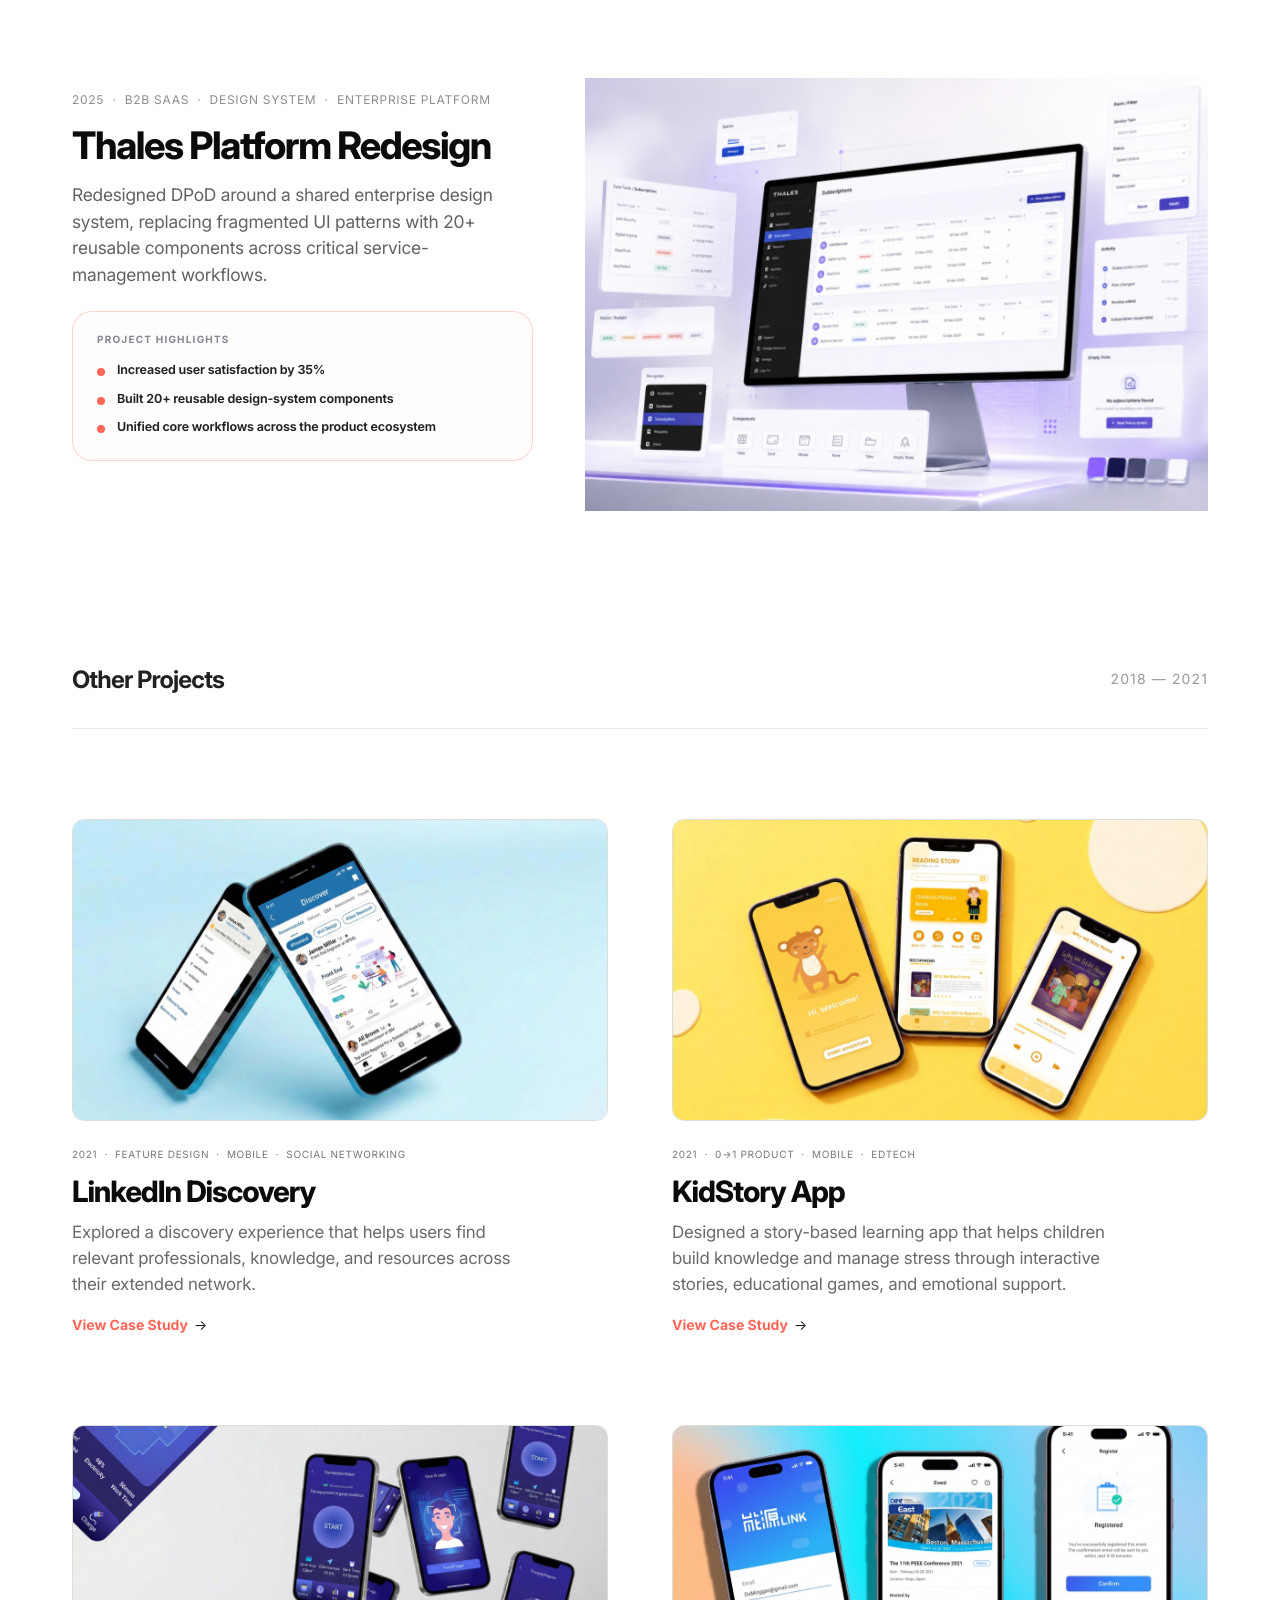
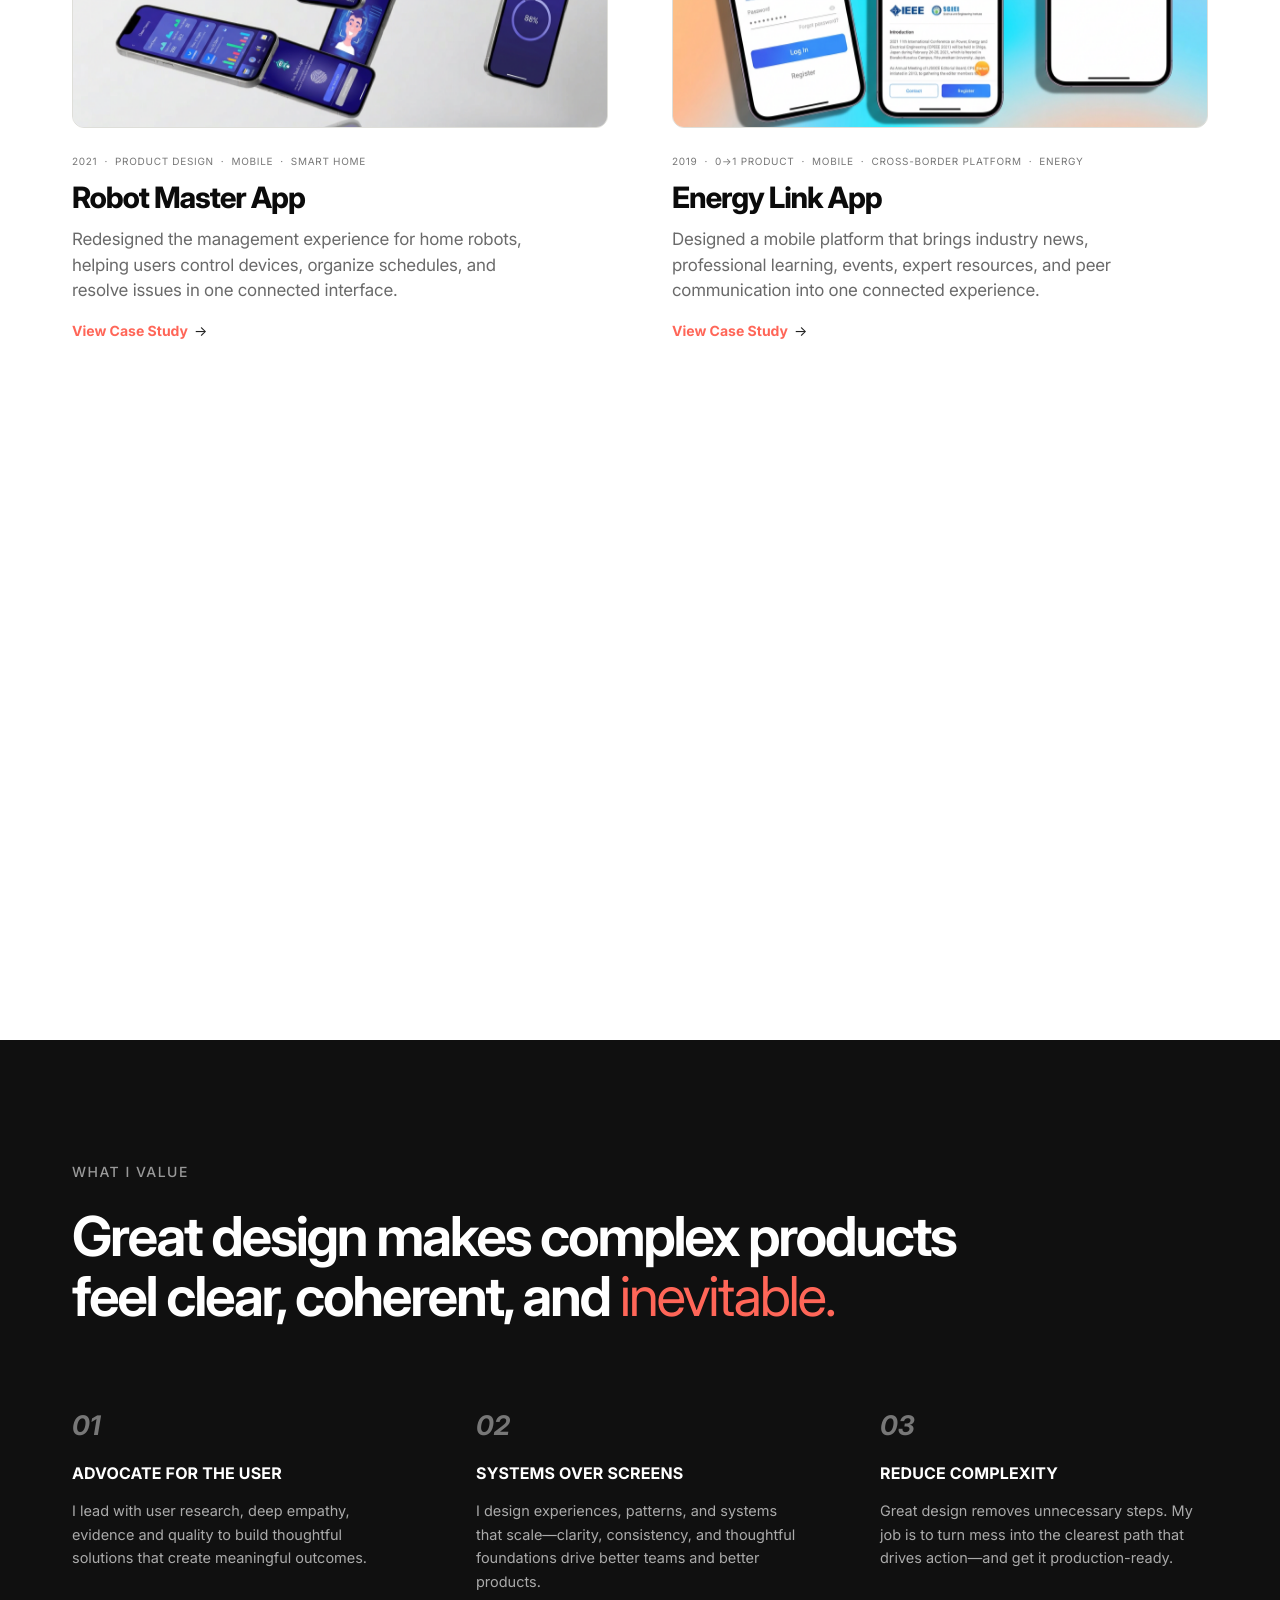
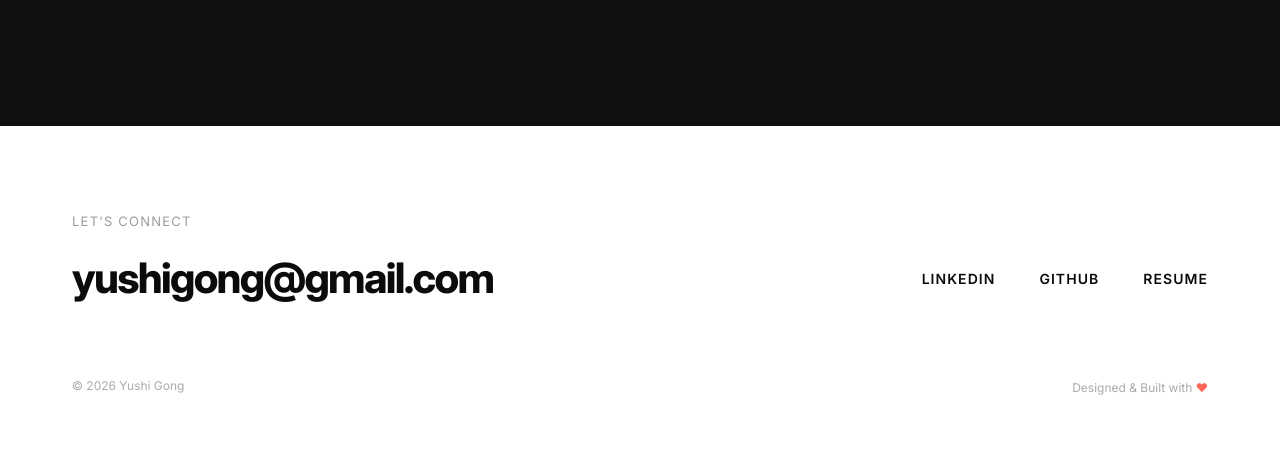
==== commit 22b754a0: "Add files via upload" ====
--- a/index.html
+++ b/index.html
@@ -17,7 +17,8 @@
       <a class="wordmark" href="index.html" aria-label="Yushi Gong home">YUSHI GONG</a>
       <div class="nav-links">
         <a href="#selected-work" class="active" aria-current="page">WORK</a>
-        <a href="about.html">ABOUT</a>
+        <a href="about.html">ABOUT ME</a>
+        <a href="playground.html">PLAYGROUND</a>
         <a href="resume.pdf" target="_blank" rel="noopener">RESUME</a>
       </div>
     </nav>
@@ -197,3 +198,5 @@
 <script defer src="js/scroll-reveal.js"></script>
 <script defer src="js/site-effects.js"></script>
 </body></html>
+
+
--- a/css/styles.css
+++ b/css/styles.css
@@ -3822,6 +3822,7 @@
   }
 
   .about-redesign .about-hero h1 {
+    font-size: clamp(38px, 10vw, 44px) !important;
     line-height: 1 !important;
     letter-spacing: -.045em !important;
   }
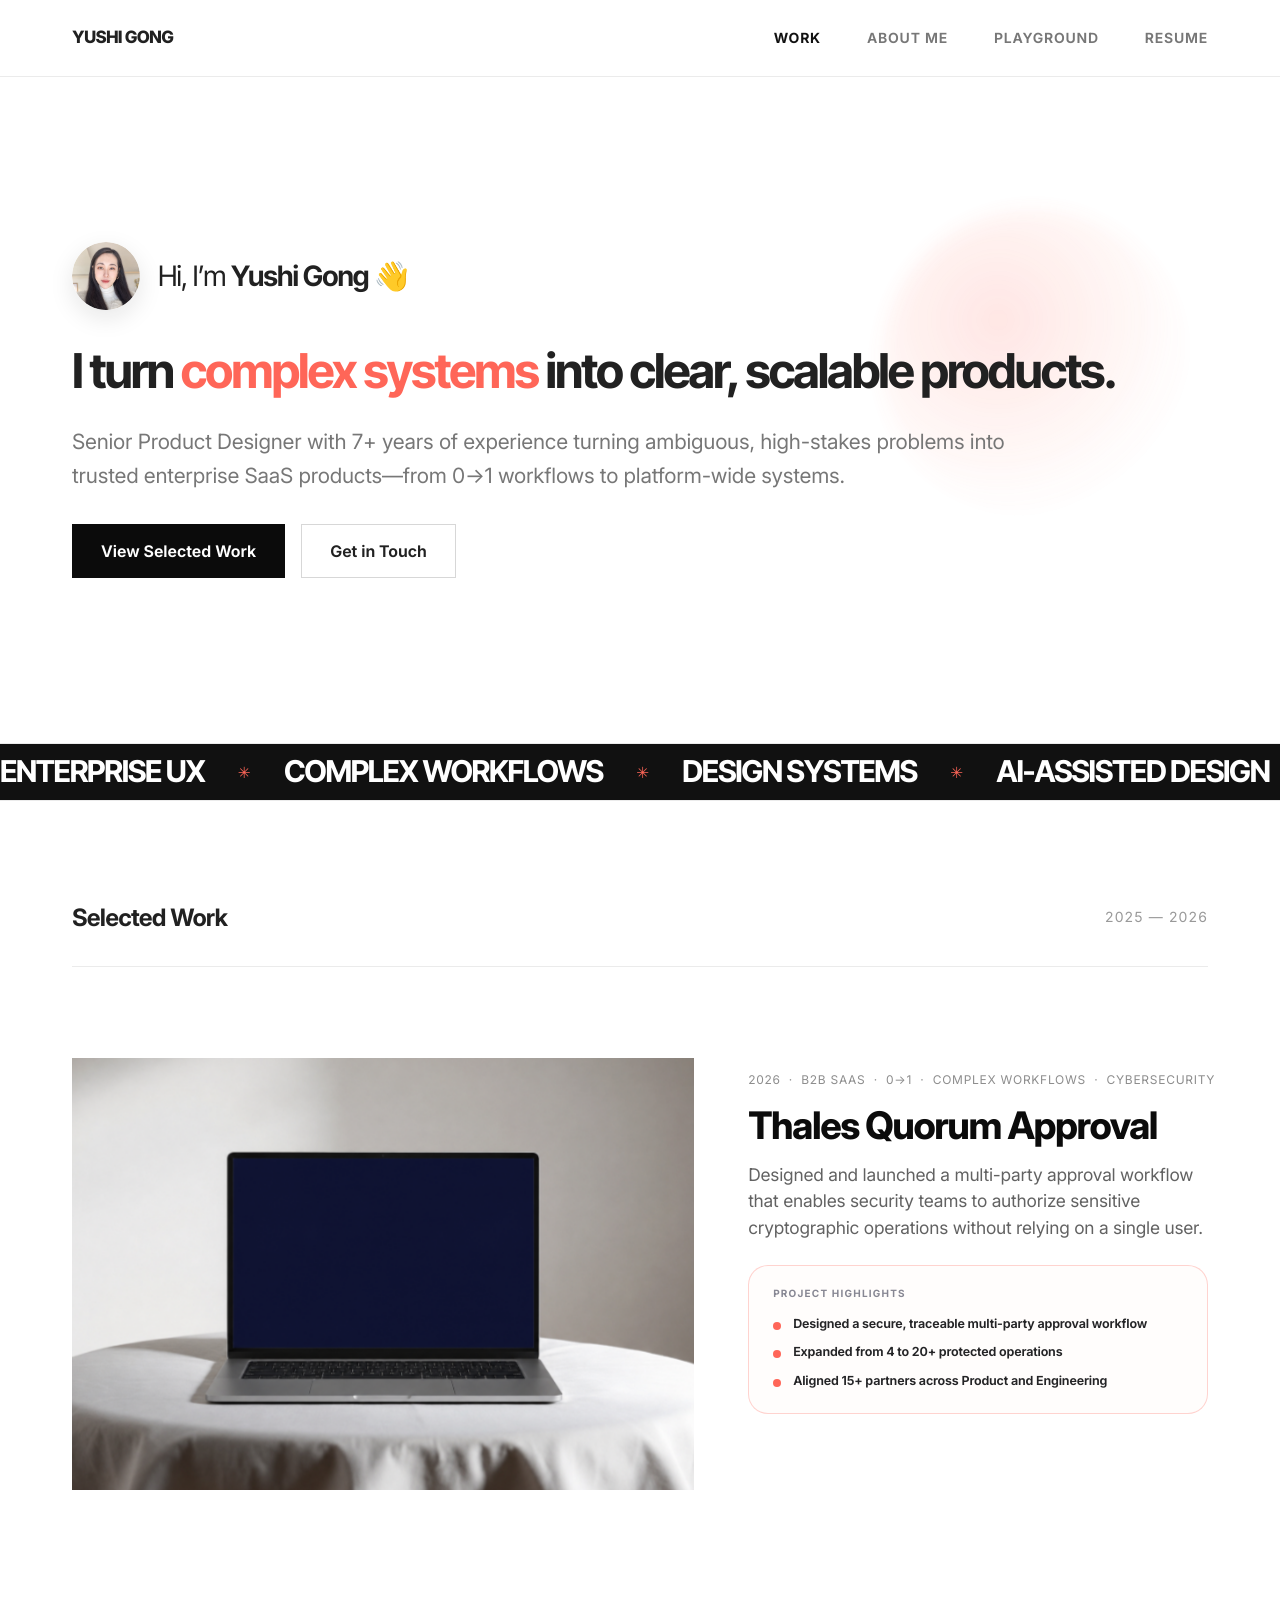
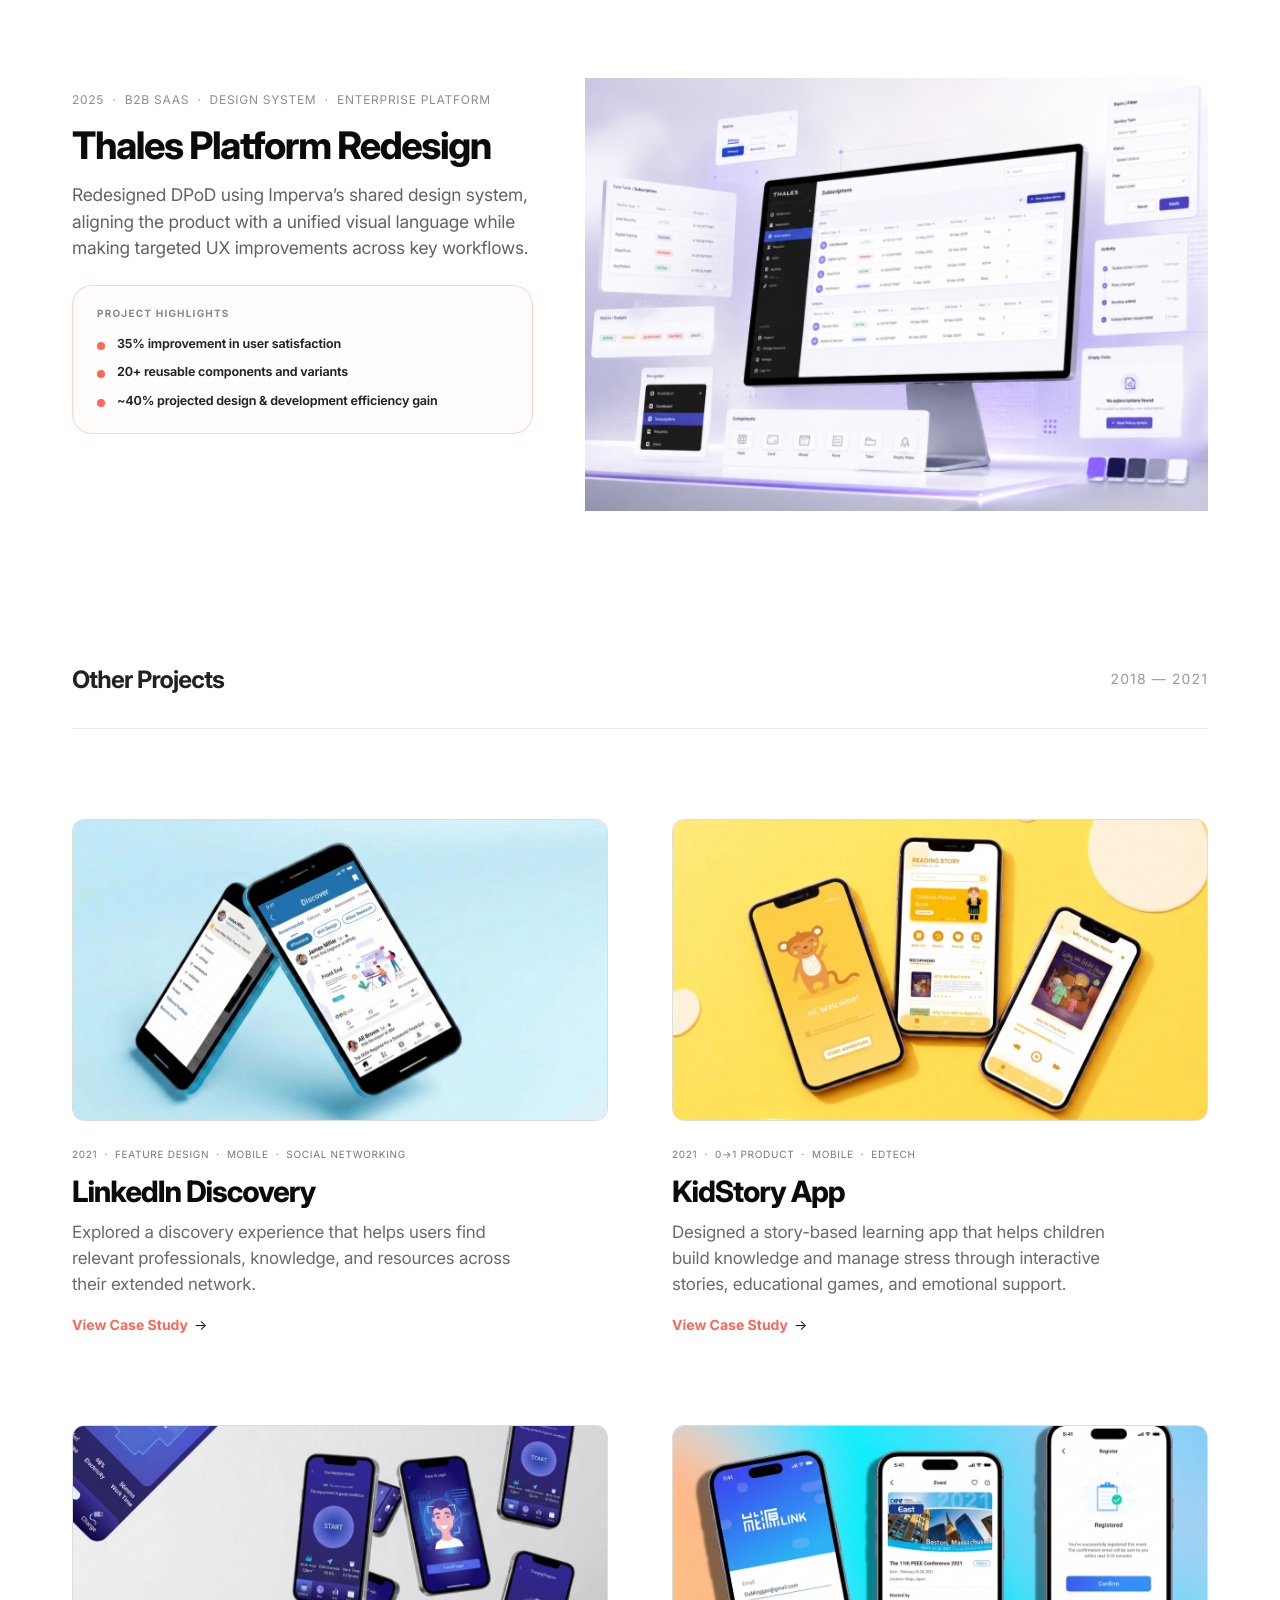
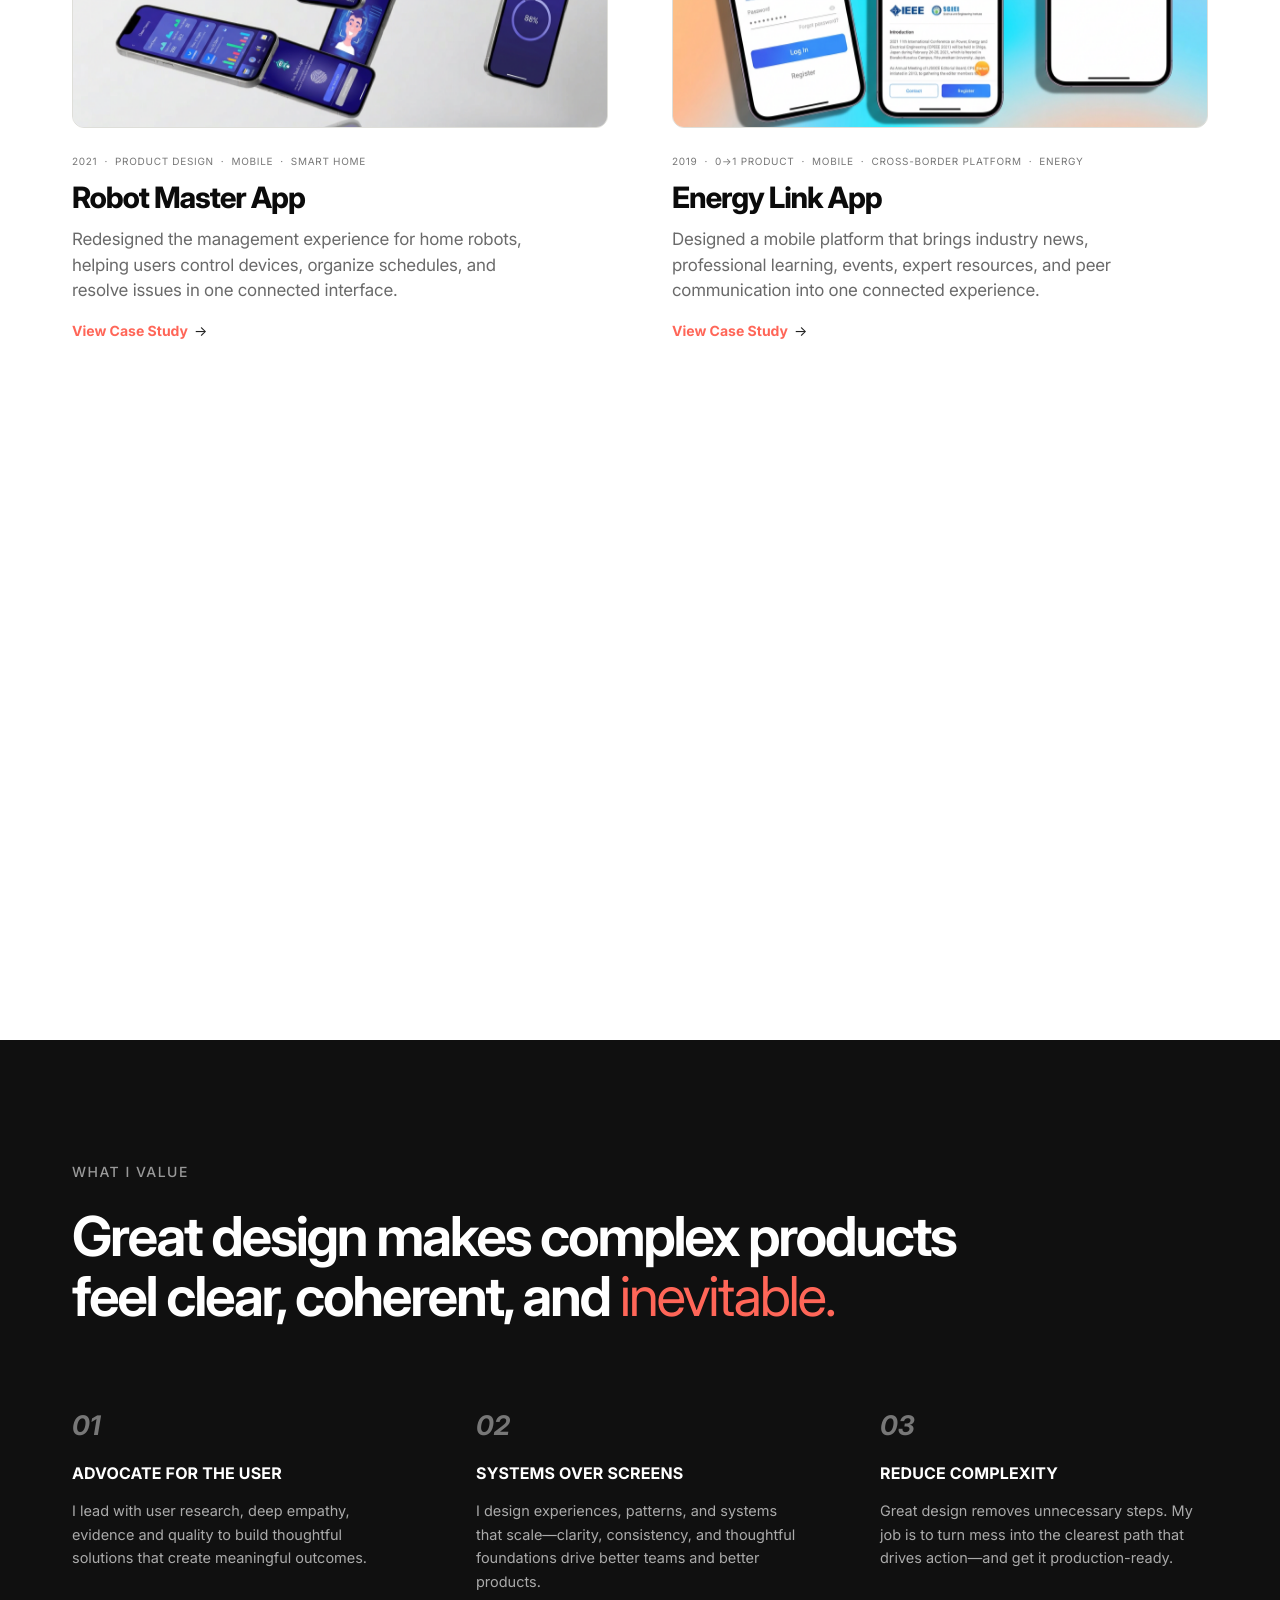
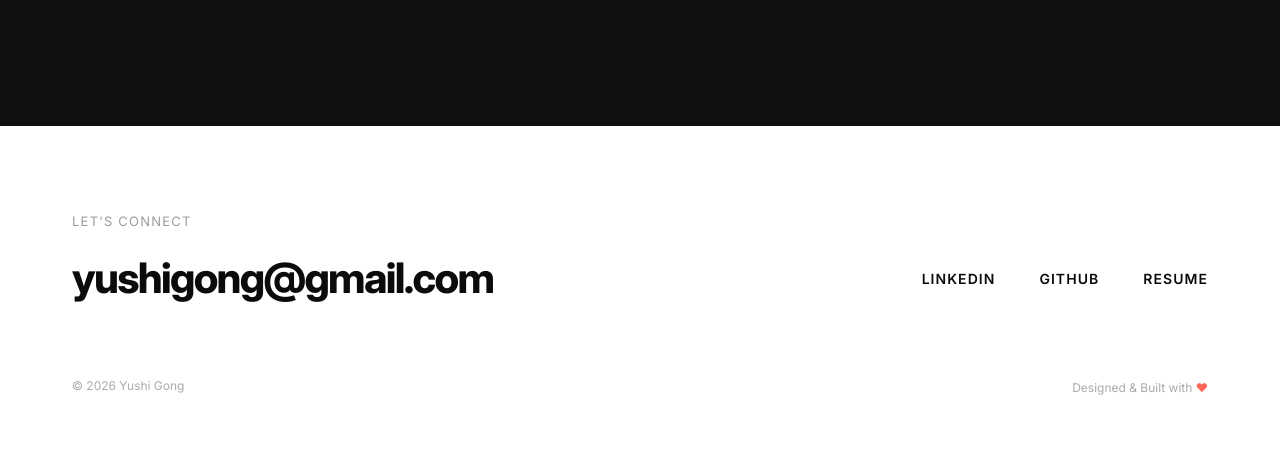
==== commit 5d0e16a7: "Add files via upload" ====
--- a/index.html
+++ b/index.html
@@ -60,32 +60,32 @@
         <a class="project-summary" href="dpod.html">
           <p class="project-meta">2026 &nbsp;·&nbsp; B2B SAAS &nbsp;·&nbsp; 0→1 &nbsp;·&nbsp; COMPLEX WORKFLOWS &nbsp;·&nbsp; CYBERSECURITY</p>
           <h3>Thales Quorum Approval</h3>
-          <p class="project-copy">Designed and launched a multi-party approval workflow that enables security teams to authorize sensitive cryptographic operations without relying on a single user. The capability expanded from 4 to 20+ protected operations.</p>
+          <p class="project-copy">Designed and launched a multi-party approval workflow that enables security teams to authorize sensitive cryptographic operations without relying on a single user.</p>
           <div class="project-highlights" aria-label="Project highlights">
             <p class="project-highlights-label">PROJECT HIGHLIGHTS</p>
             <ul>
-              <li>Shipped across a complex, cross-role workflow</li>
+              <li>Designed a secure, traceable multi-party approval workflow</li>
               <li>Expanded from 4 to 20+ protected operations</li>
-              <li>Aligned 15+ partners across product and engineering</li>
+              <li>Aligned 15+ partners across Product and Engineering</li>
             </ul>
           </div>
         </a>
       </article>
 
       <article class="project-row project-row-reverse">
-        <a class="project-media" href="ccc.html" aria-label="View Thales DPoD Redesign case study">
+        <a class="project-media" href="ccc.html" aria-label="View Thales Platform Redesign case study">
           <img src="img/cover-dpod-redesign-final.png" alt="DPoD platform interface shown on a desktop monitor" loading="lazy">
         </a>
         <a class="project-summary" href="ccc.html">
           <p class="project-meta">2025 &nbsp;·&nbsp; B2B SAAS &nbsp;·&nbsp; DESIGN SYSTEM &nbsp;·&nbsp; ENTERPRISE PLATFORM</p>
           <h3>Thales Platform Redesign</h3>
-          <p class="project-copy">Redesigned DPoD around a shared enterprise design system, replacing fragmented UI patterns with 20+ reusable components across critical service-management workflows.</p>
+          <p class="project-copy">Redesigned DPoD using Imperva’s shared design system, aligning the product with a unified visual language while making targeted UX improvements across key workflows.</p>
           <div class="project-highlights" aria-label="Project highlights">
             <p class="project-highlights-label">PROJECT HIGHLIGHTS</p>
             <ul>
-              <li>Increased user satisfaction by 35%</li>
-              <li>Built 20+ reusable design-system components</li>
-              <li>Unified core workflows across the product ecosystem</li>
+              <li>35% improvement in user satisfaction</li>
+              <li>20+ reusable components and variants</li>
+              <li>~40% projected design &amp; development efficiency gain</li>
             </ul>
           </div>
         </a>
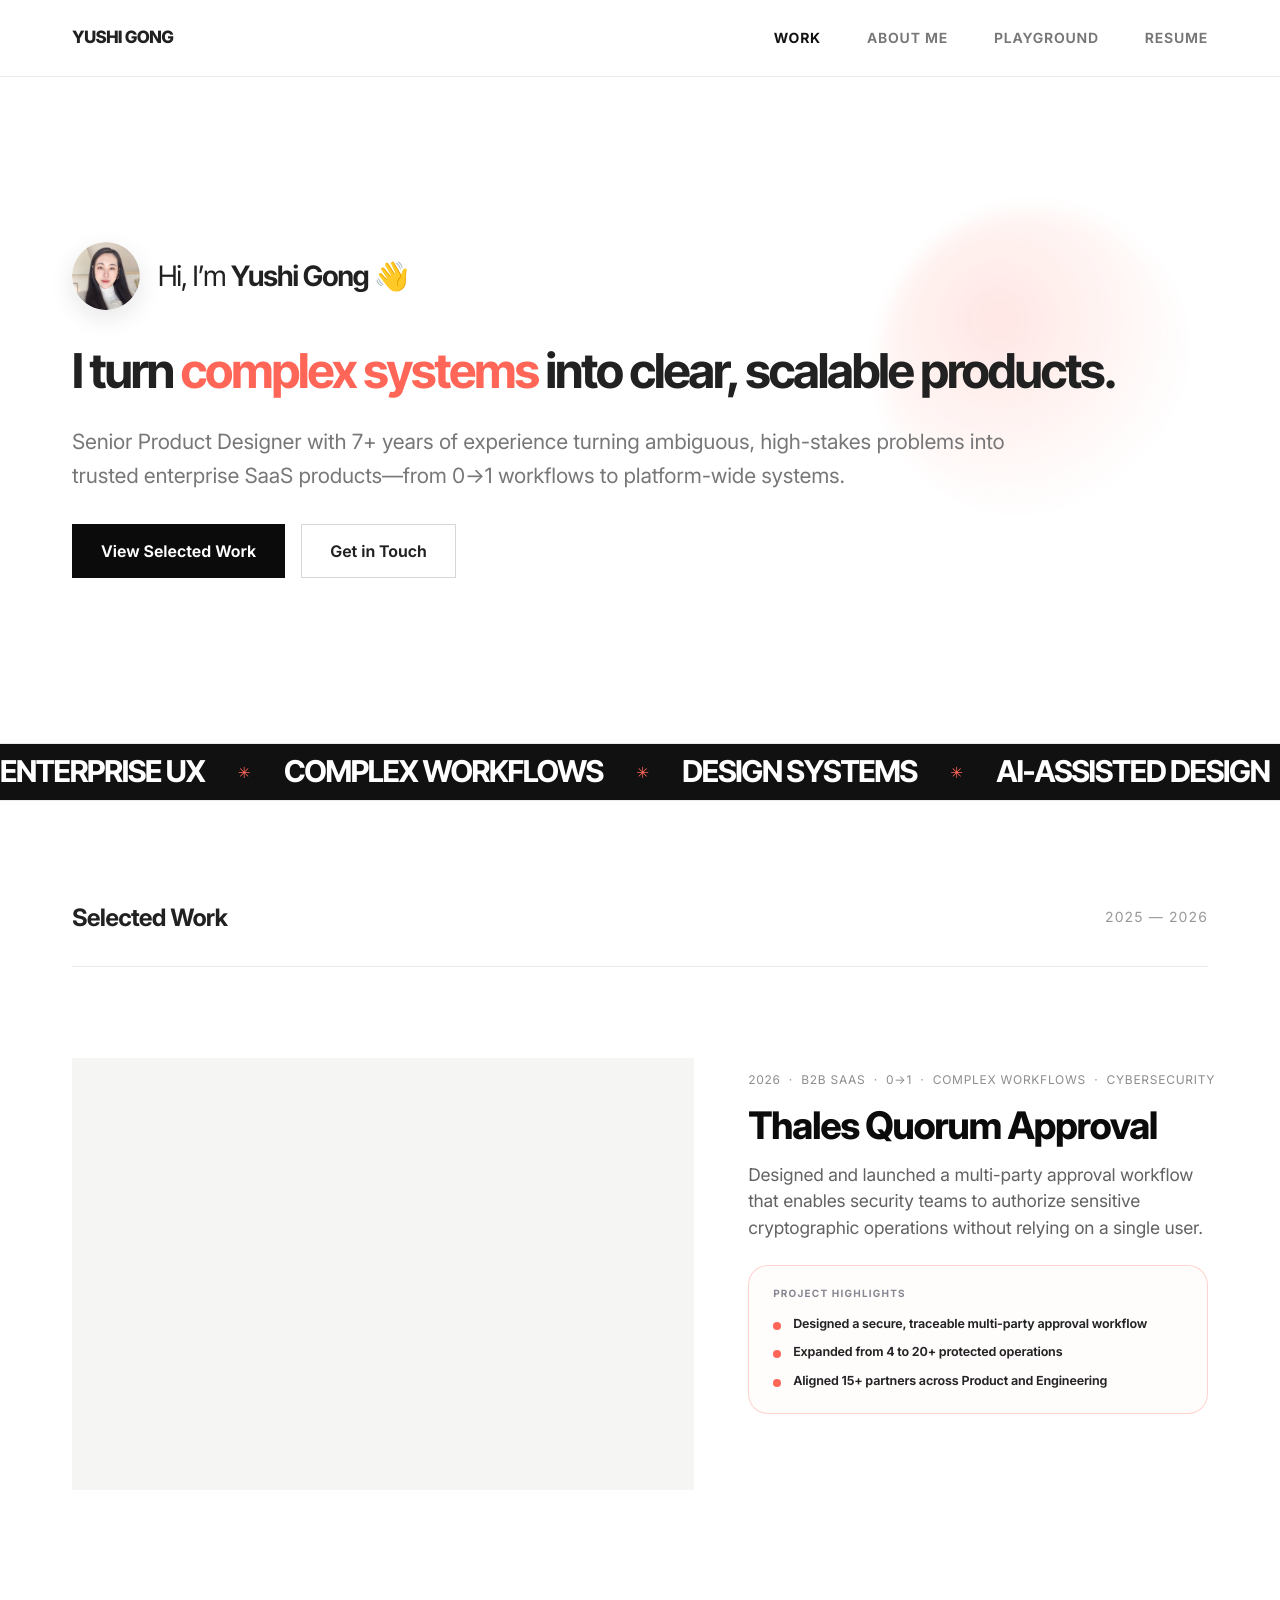
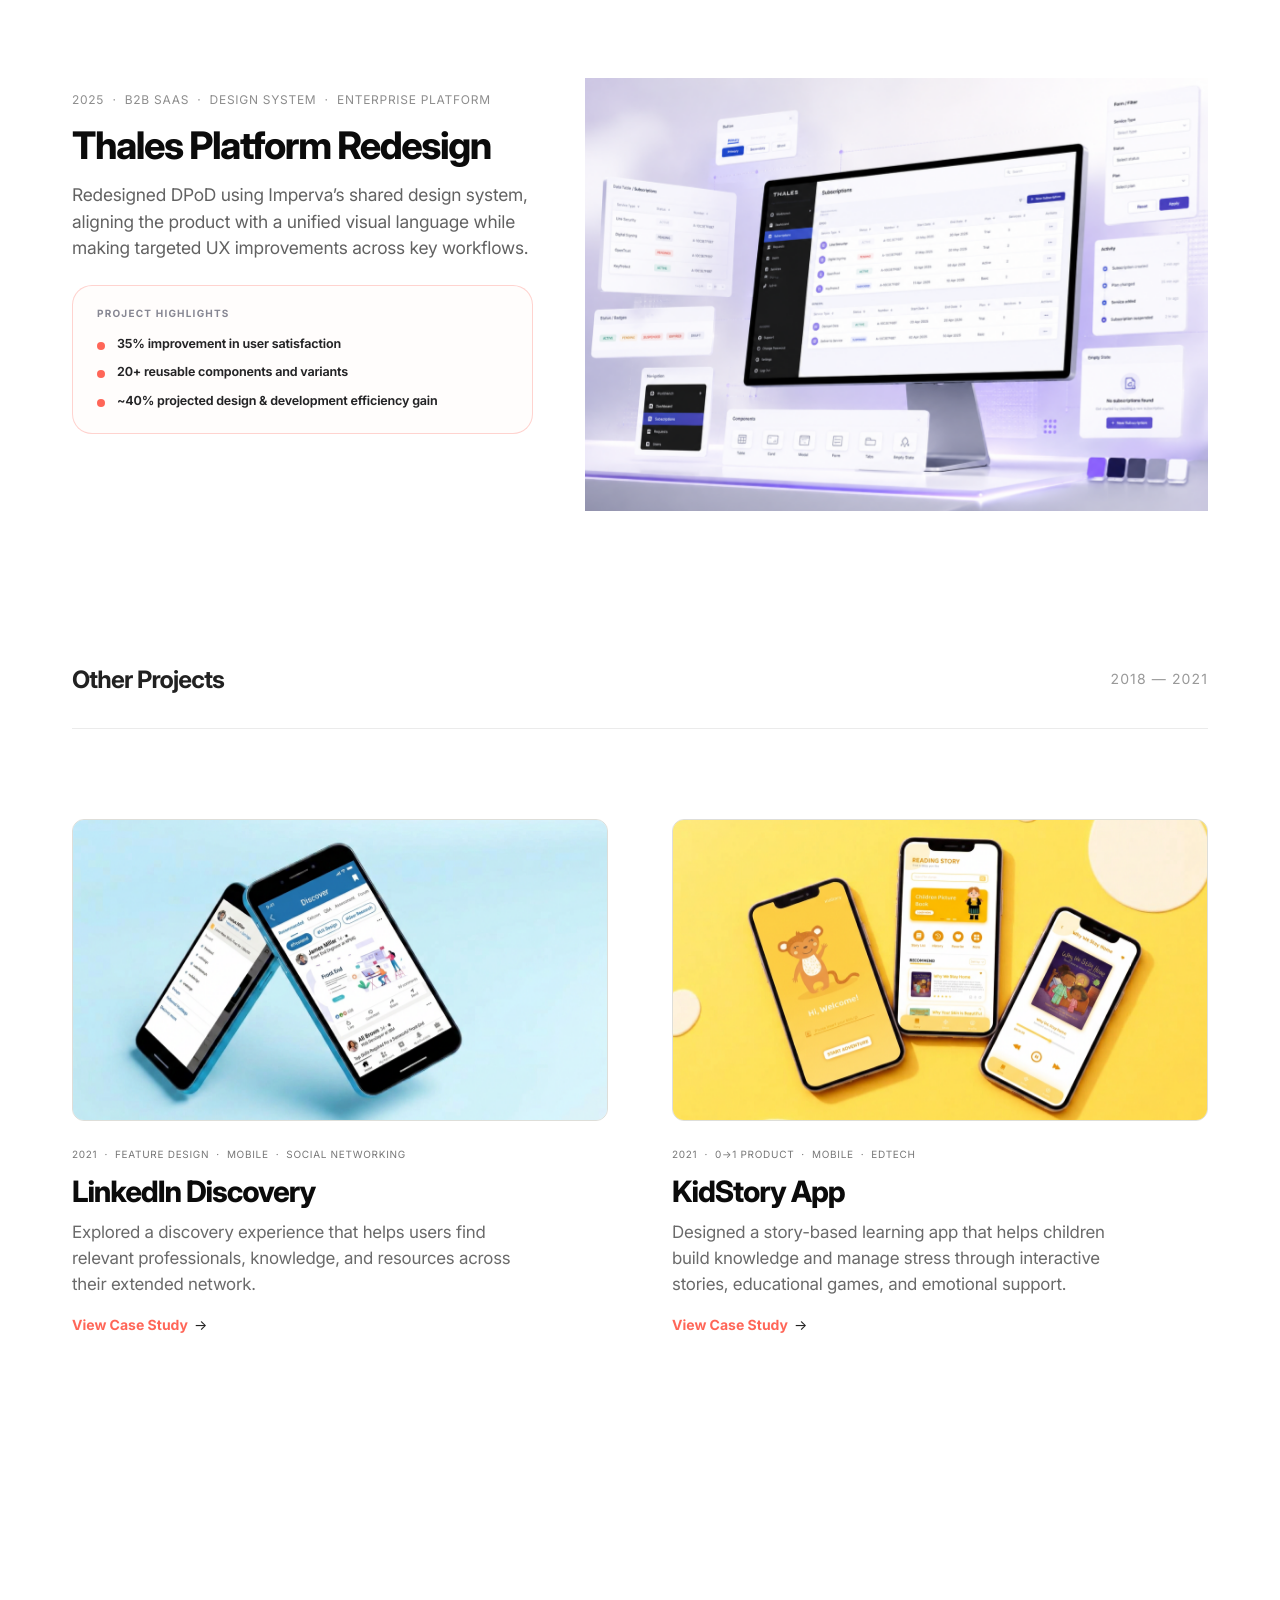
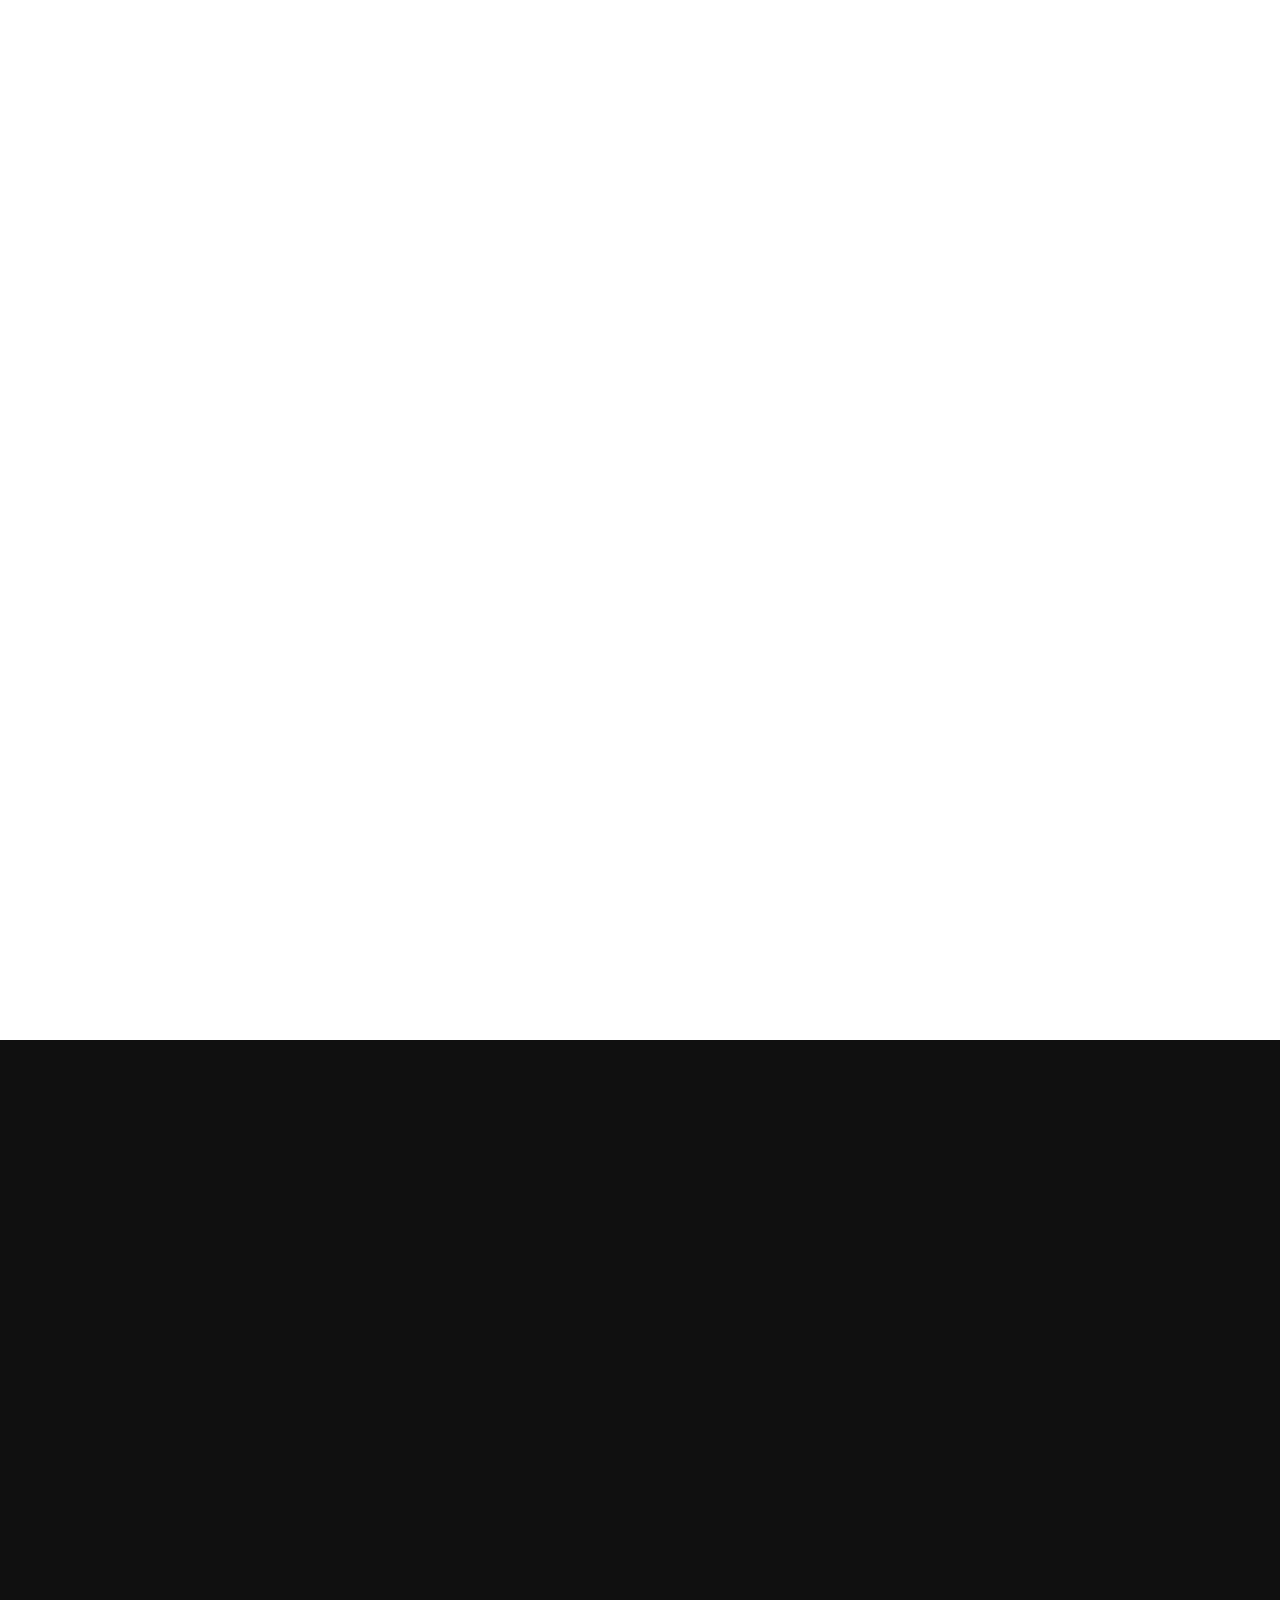
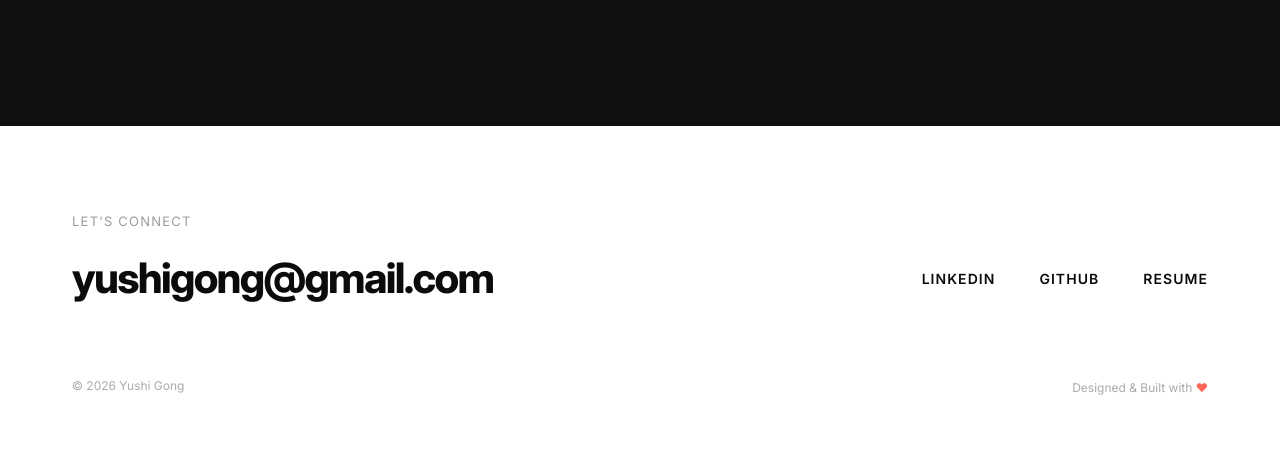
==== commit d860dd0d: "Add files via upload" ====
--- a/index.html
+++ b/index.html
@@ -53,8 +53,8 @@
 
       <article class="project-row">
         <a class="project-media" href="dpod.html" aria-label="View Thales DPoD Quorum case study">
-          <video autoplay loop muted playsinline preload="metadata" poster="img/cover-dpod-quorum-light-frame.png" aria-label="Cross-role Thales DPoD Quorum approval workflow shown on a laptop">
-            <source src="video/quorum-cover-light-frame-loop-v2.mp4" type="video/mp4">
+          <video autoplay loop muted playsinline preload="auto" aria-label="Cross-role Thales DPoD Quorum approval workflow shown on a laptop">
+            <source src="video/quorum-cover-native-black-v5.mp4" type="video/mp4">
           </video>
         </a>
         <a class="project-summary" href="dpod.html">
@@ -198,5 +198,3 @@
 <script defer src="js/scroll-reveal.js"></script>
 <script defer src="js/site-effects.js"></script>
 </body></html>
-
-
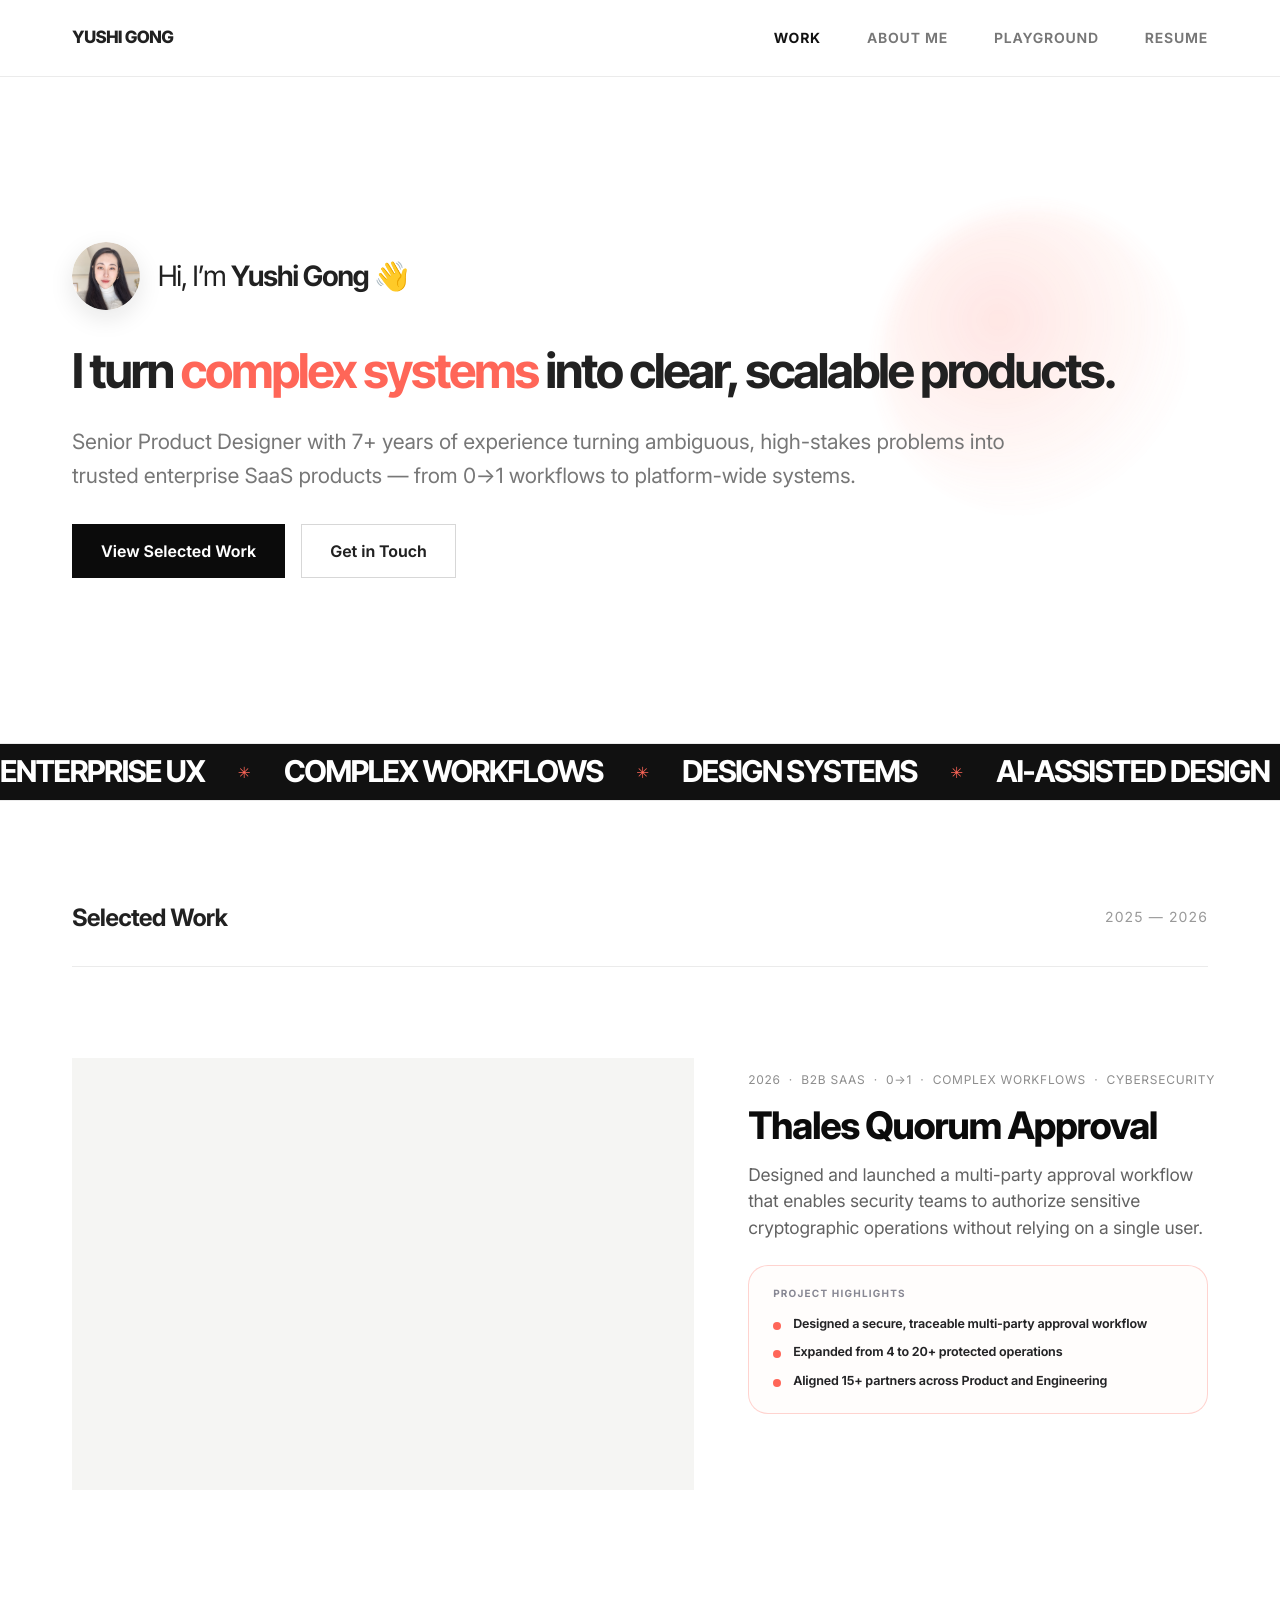
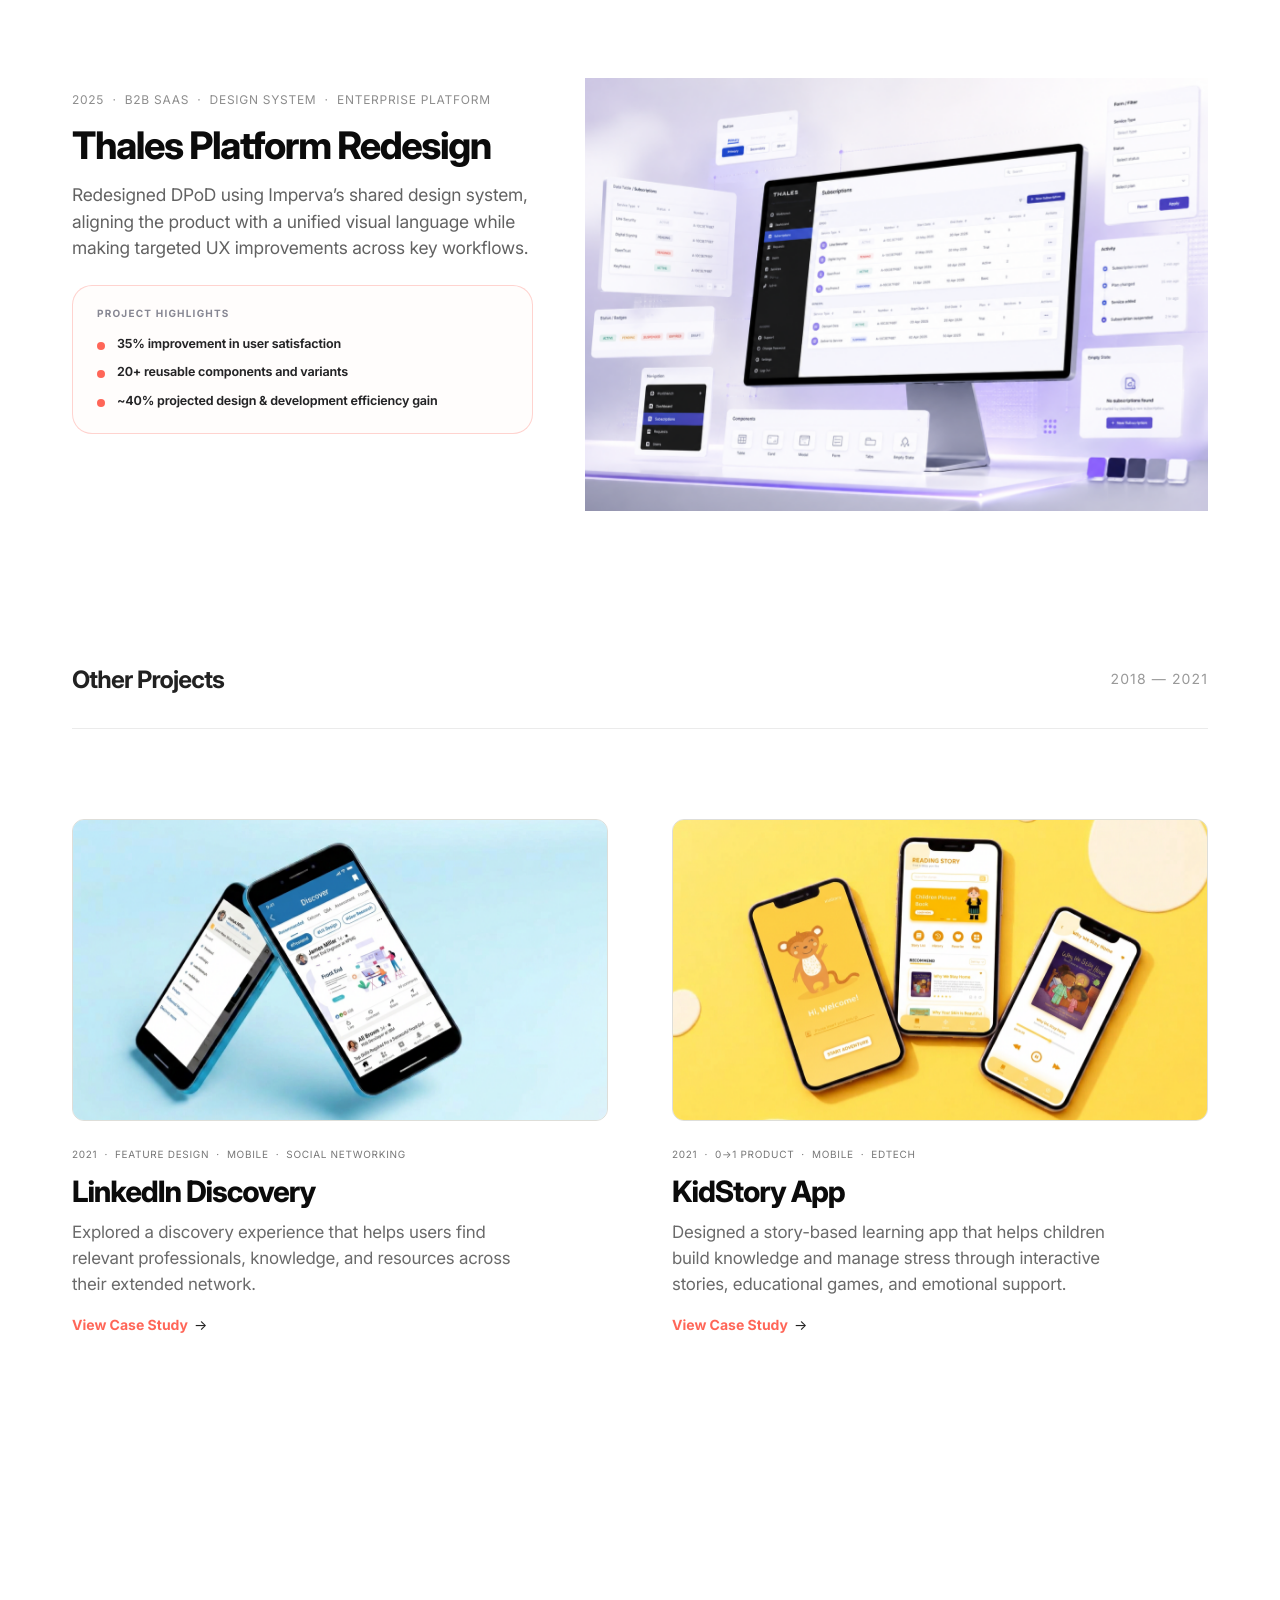
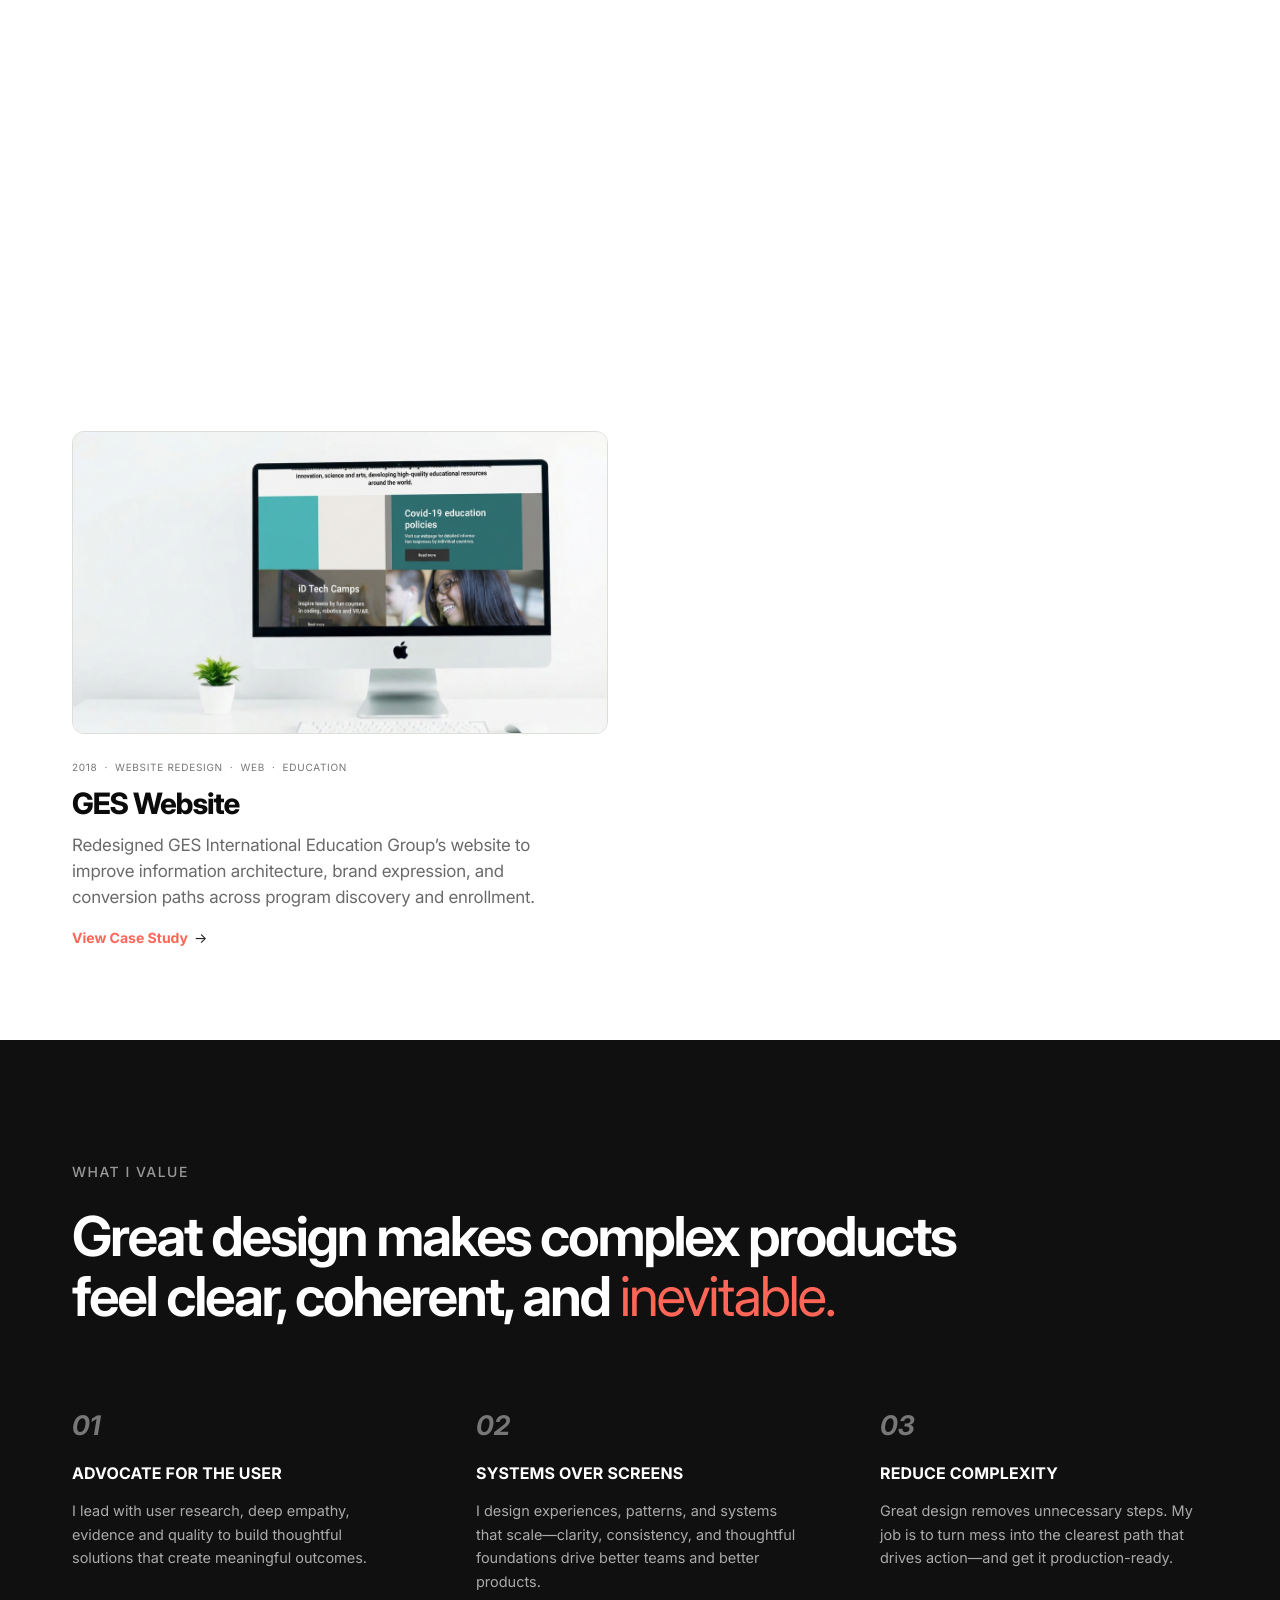
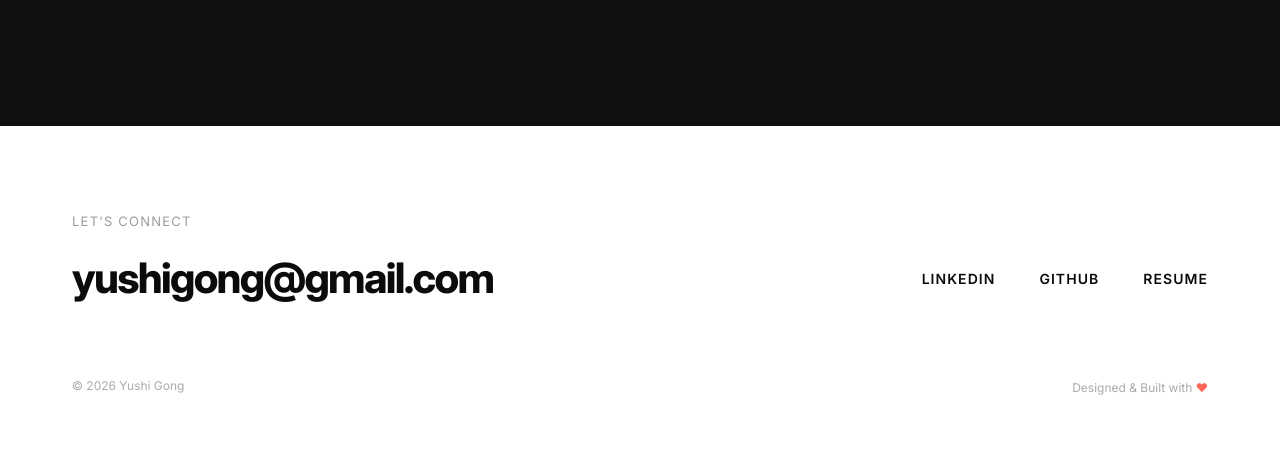
==== commit df3d2c62: "Add files via upload" ====
--- a/index.html
+++ b/index.html
@@ -27,7 +27,7 @@
   <main>
     <section class="hero page-shell" aria-labelledby="hero-title">
       <h1 id="hero-title"><span class="hero-line hero-intro-line"><span class="hero-line-inner"><img class="hero-avatar" src="img/yushi-avatar.png?v=31" alt="Portrait of Yushi Gong"><span>Hi, I’m <strong>Yushi Gong</strong> <span class="waving-hand" role="img" aria-label="waving hand">👋</span></span></span></span><span class="hero-line hero-statement-line"><span class="hero-line-inner">I turn <em>complex systems</em> into clear, scalable products.</span></span></h1>
-      <p class="hero-copy">Senior Product Designer with 7+ years of experience turning ambiguous, high-stakes problems into trusted enterprise SaaS products—from 0→1 workflows to platform-wide systems.</p>
+      <p class="hero-copy">Senior Product Designer with 7+ years of experience turning ambiguous, high-stakes problems into trusted enterprise SaaS products — from 0→1 workflows to platform-wide systems.</p>
       <div class="hero-actions">
         <a class="button button-primary" href="#selected-work">View Selected Work</a>
         <a class="button button-secondary" href="#availability">Get in Touch</a>
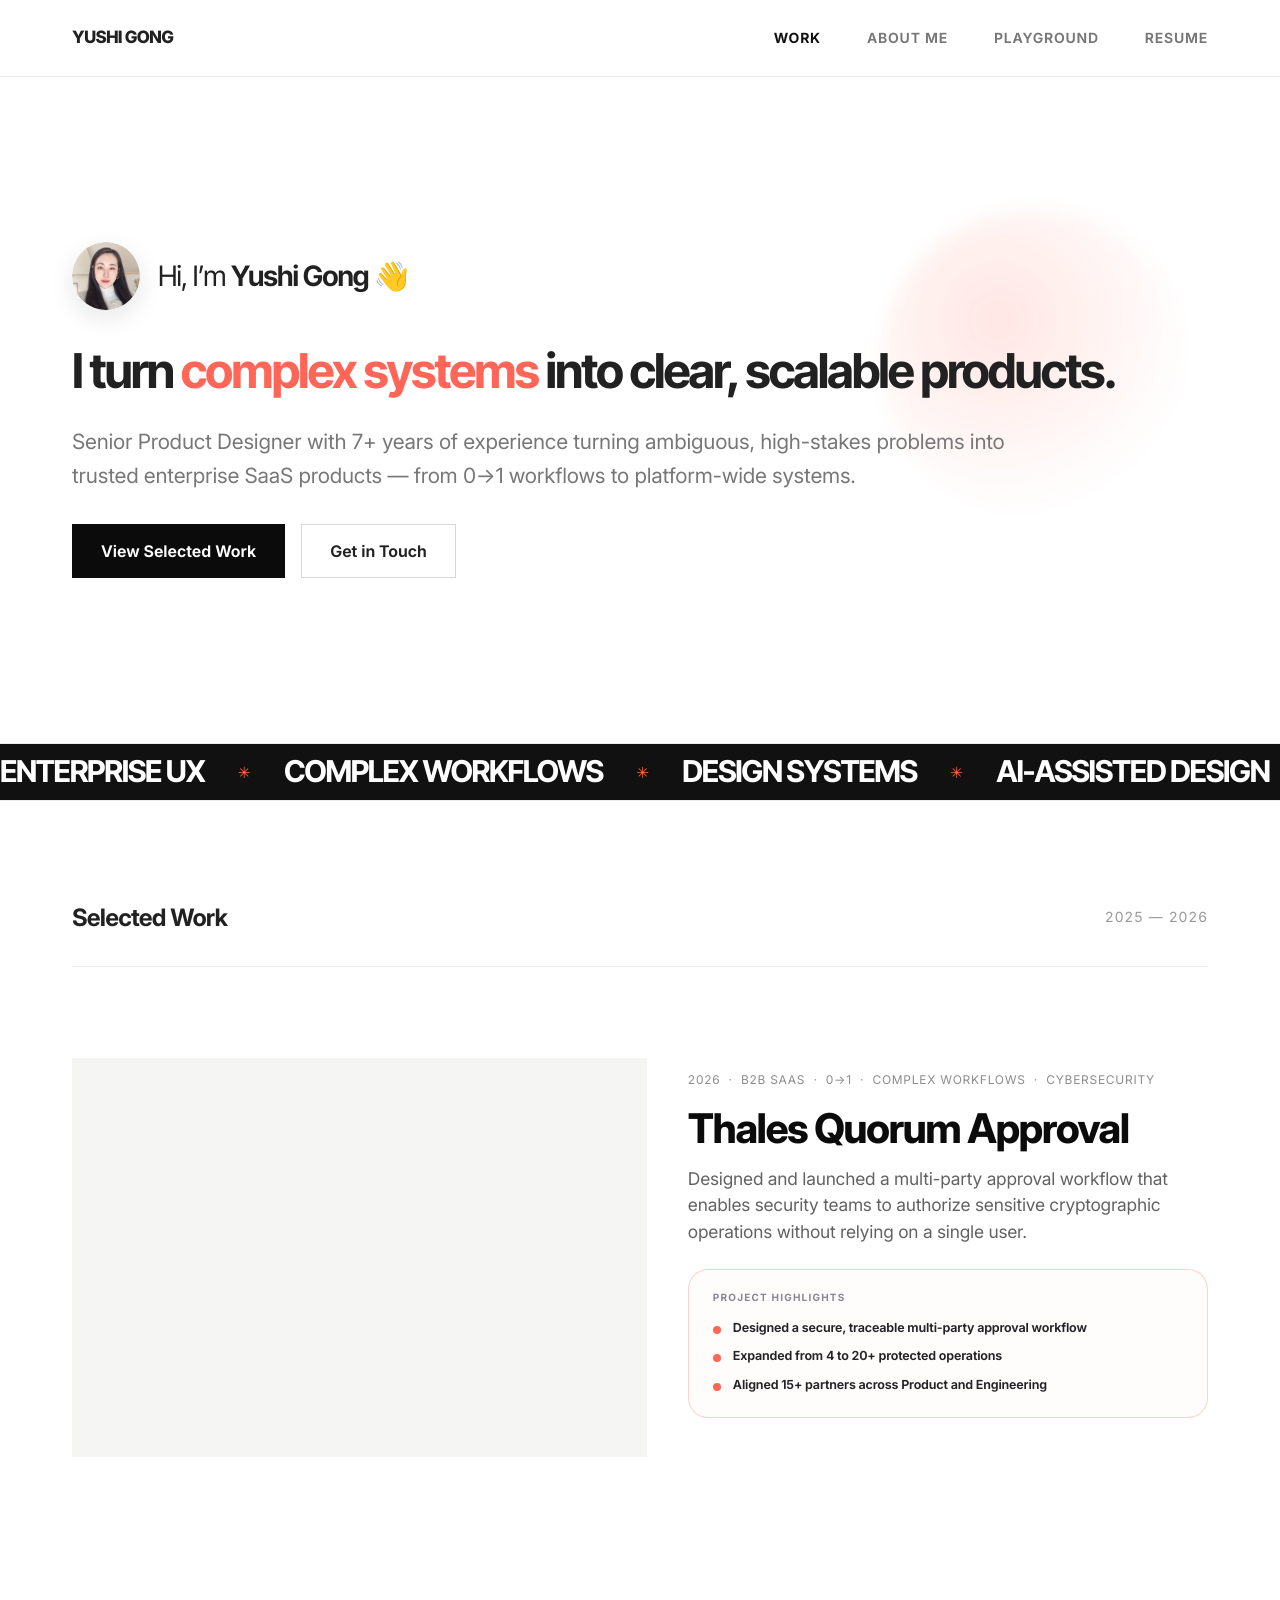
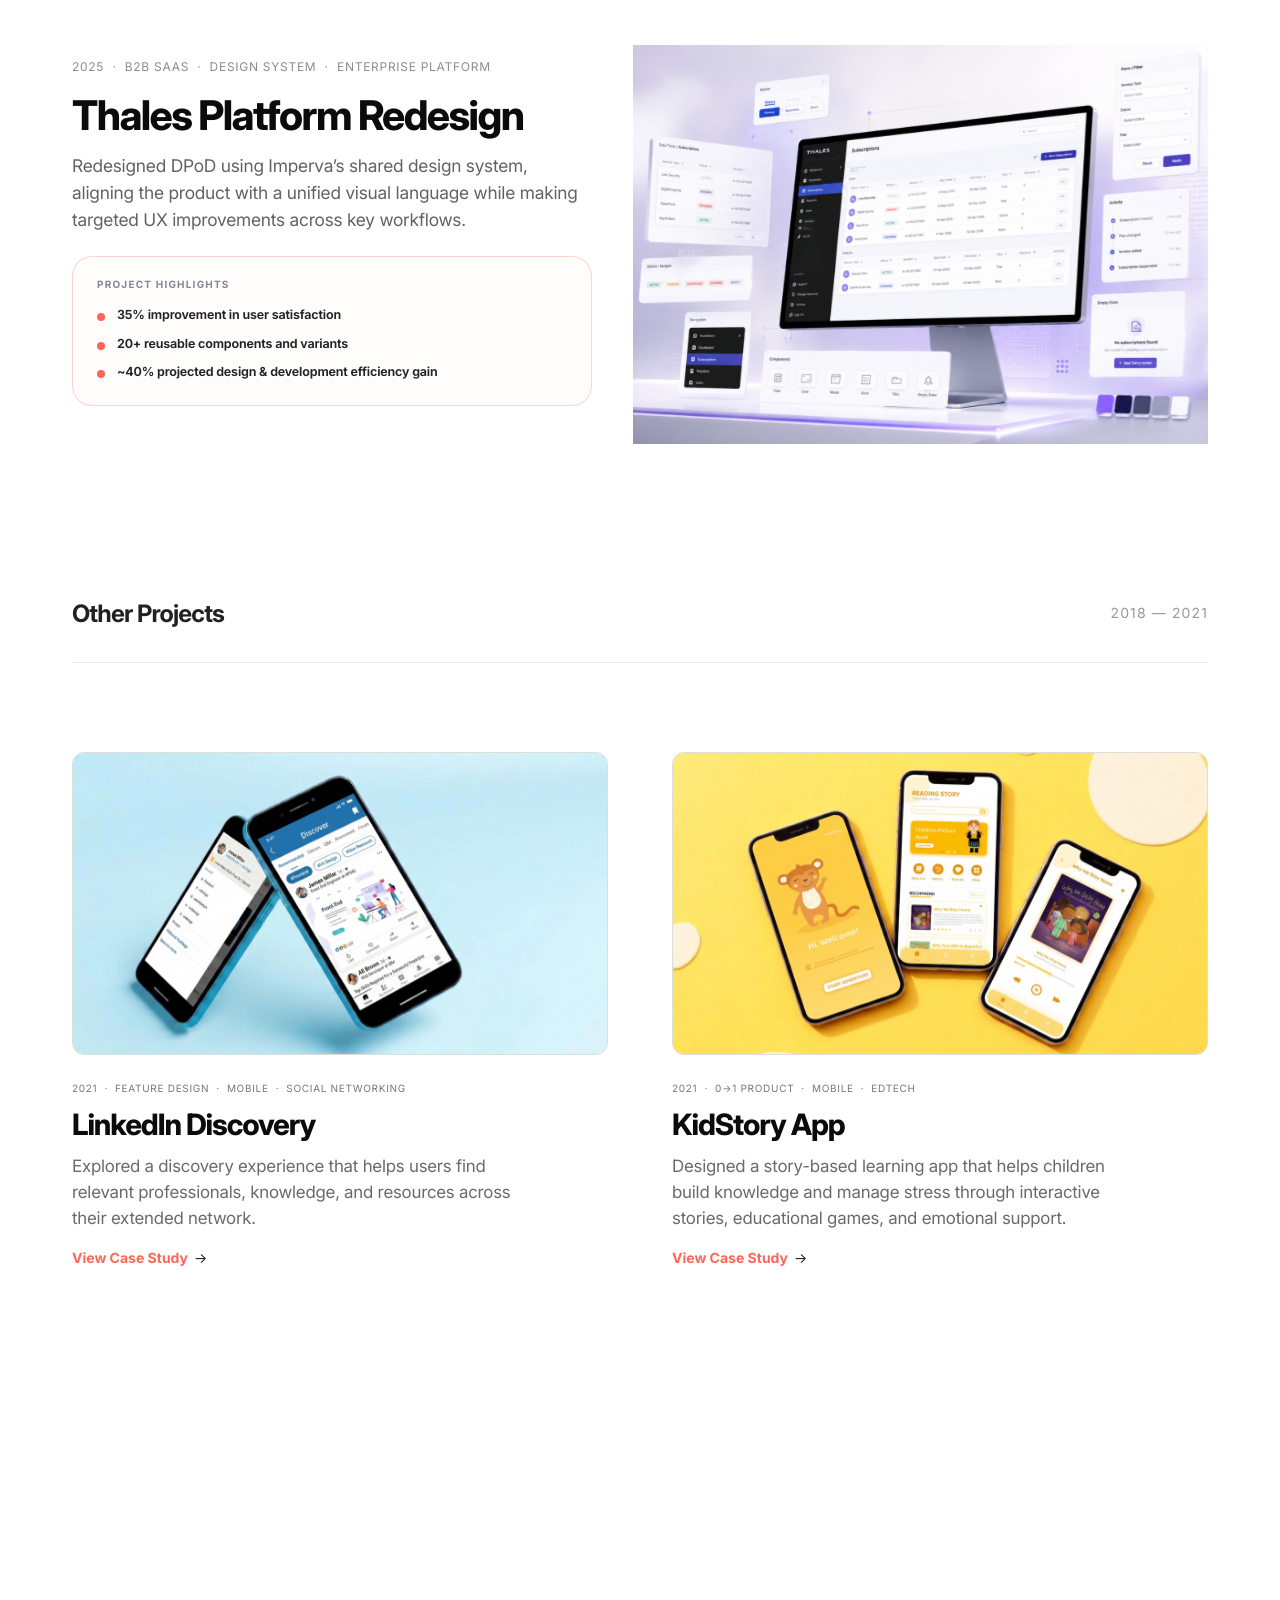
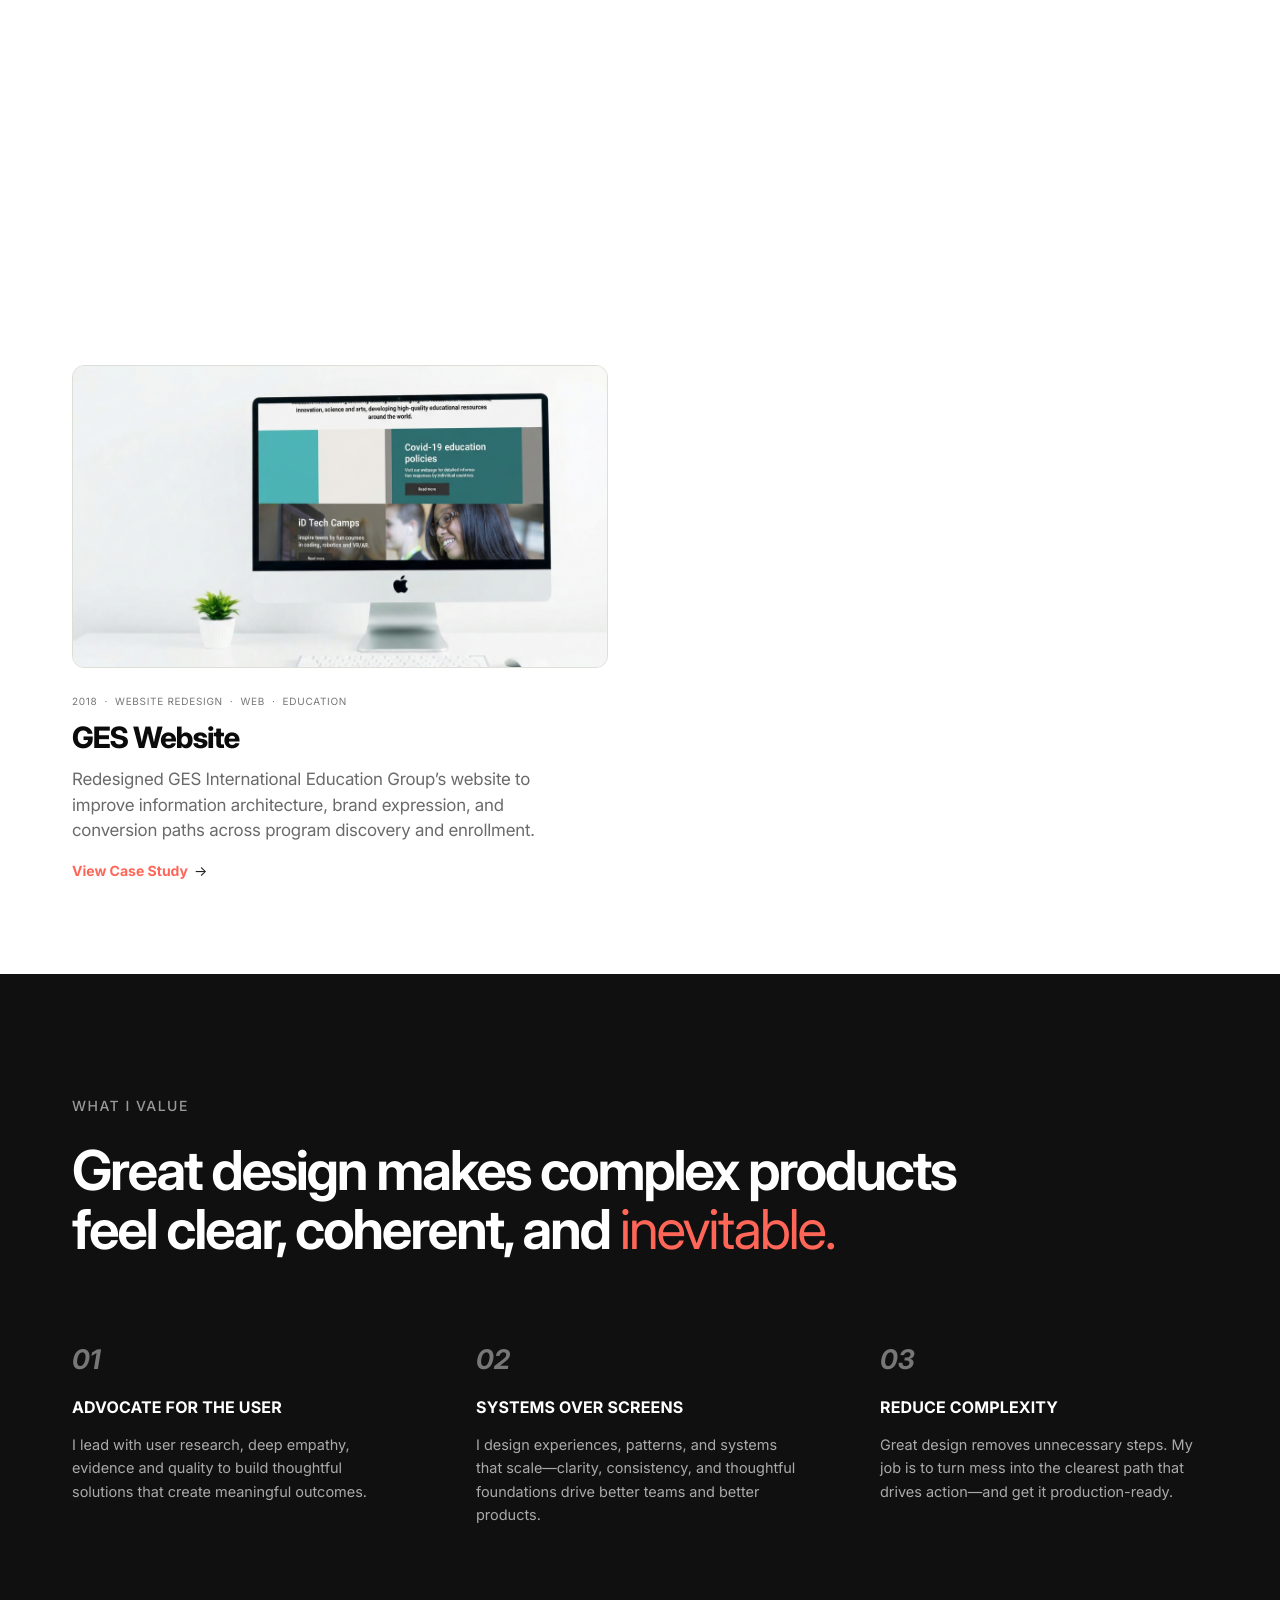
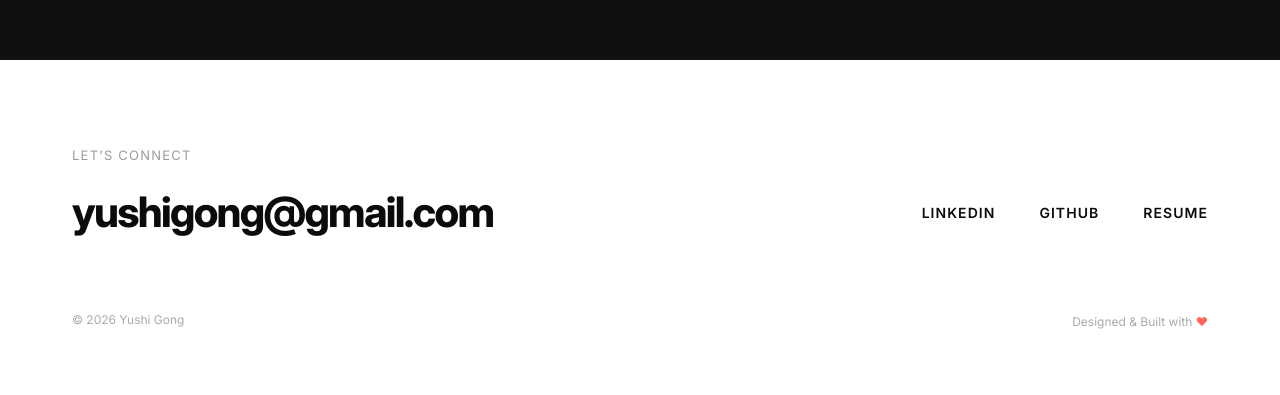
==== commit c9a6981f: "Add files via upload" ====
--- a/index.html
+++ b/index.html
@@ -9,7 +9,8 @@
   <link rel="preconnect" href="https://fonts.gstatic.com" crossorigin="">
   <link href="https://fonts.googleapis.com/css2?family=Inter:wght@400;500;600;700;800&amp;family=Inter+Tight:wght@500;600;700&amp;display=swap" rel="stylesheet">
   <title>Yushi Gong — Product Designer</title>
-  <link href="css/styles.css?v=42" rel="stylesheet">
+  <link href="css/styles.css?v=44" rel="stylesheet">
+  <link href="css/mobile-qa-fixes.css?v=1" rel="stylesheet">
 </head>
 <body class="home-redesign">
   <header class="site-header">
--- a/css/styles.css
+++ b/css/styles.css
@@ -3854,3 +3854,126 @@
     letter-spacing: -.042em !important;
   }
 }
+
+/* Responsive hardening — keep selected-work content inside its own column. */
+.home-redesign #selected-work .project-row,
+.home-redesign #selected-work .project-row.project-row-reverse {
+  grid-template-columns: minmax(0, 1.05fr) minmax(0, .95fr);
+  gap: clamp(24px, 3.2vw, 48px);
+  align-items: start;
+}
+
+.home-redesign #selected-work .project-row.project-row-reverse {
+  grid-template-columns: minmax(0, .95fr) minmax(0, 1.05fr);
+}
+
+.home-redesign #selected-work .project-media,
+.home-redesign #selected-work .project-summary {
+  width: 100%;
+  min-width: 0;
+  max-width: none;
+}
+
+.home-redesign #selected-work .project-summary {
+  box-sizing: border-box;
+  overflow-wrap: anywhere;
+}
+
+.home-redesign #selected-work .project-meta {
+  max-width: 100%;
+  white-space: normal !important;
+  overflow-wrap: anywhere;
+  word-break: normal;
+}
+
+.home-redesign #selected-work .project-summary h3 {
+  max-width: 100%;
+  font-size: clamp(30px, 3.2vw, 48px);
+  line-height: 1.08;
+  white-space: normal !important;
+  overflow-wrap: break-word;
+  word-break: normal;
+}
+
+.home-redesign #selected-work .project-copy,
+.home-redesign #selected-work .project-highlights,
+.home-redesign #selected-work .project-highlights ul,
+.home-redesign #selected-work .project-highlights li {
+  min-width: 0;
+  max-width: 100%;
+  overflow-wrap: anywhere;
+}
+
+@media (max-width: 1000px) {
+  .home-redesign #selected-work .project-summary h3 {
+    font-size: clamp(29px, 3.7vw, 38px);
+  }
+}
+
+/* Switch to a vertical card before two columns become too cramped. */
+@media (max-width: 860px) {
+  .home-redesign #selected-work .project-row,
+  .home-redesign #selected-work .project-row.project-row-reverse {
+    grid-template-columns: minmax(0, 1fr);
+    gap: 24px;
+  }
+
+  .home-redesign #selected-work .project-row-reverse .project-media,
+  .home-redesign #selected-work .project-row-reverse .project-summary {
+    order: 0;
+  }
+
+  .home-redesign #selected-work .project-media {
+    aspect-ratio: 1.55 / 1;
+  }
+
+  .home-redesign #selected-work .project-summary {
+    padding-top: 0;
+  }
+
+  .home-redesign #selected-work .project-summary h3 {
+    font-size: clamp(30px, 5vw, 42px);
+  }
+
+  .home-redesign #selected-work .project-copy {
+    max-width: none;
+  }
+}
+
+@media (max-width: 480px) {
+  .home-redesign #selected-work .project-row,
+  .home-redesign #selected-work .project-row.project-row-reverse {
+    gap: 20px;
+    padding: 18px;
+  }
+
+  .home-redesign #selected-work .project-meta {
+    font-size: 10px;
+    letter-spacing: .045em;
+  }
+
+  .home-redesign #selected-work .project-summary h3 {
+    font-size: clamp(28px, 8vw, 34px);
+  }
+
+  .home-redesign #selected-work .project-highlights {
+    padding: 18px;
+  }
+
+  .home-redesign #selected-work .project-highlights li {
+    font-size: 12.5px;
+  }
+}
+
+/* Supporting project cards also need wrapping at intermediate widths. */
+.home-redesign .other-work-section .project-meta {
+  white-space: normal !important;
+  overflow-wrap: anywhere;
+}
+
+.home-redesign .other-work-section .project-summary h3 {
+  max-width: 100%;
+  white-space: normal !important;
+  overflow-wrap: break-word;
+  word-break: normal;
+}
--- a/css/mobile-qa-fixes.css
+++ b/css/mobile-qa-fixes.css
@@ -0,0 +1,149 @@
+/* Mobile QA fixes — shared, non-destructive responsive safeguards.
+   Loaded after page styles so these rules can correct mobile-only edge cases. */
+
+/* Keep media assets inside their layout without overriding intentional art direction. */
+img,
+video,
+iframe,
+canvas {
+  max-width: 100%;
+}
+
+@media (max-width: 1100px) {
+  /* The animated marquee is intentionally wider than the viewport. Clip only
+     its decorative overflow at the home main level, not the page itself. */
+  body.home-redesign main {
+    overflow-x: clip;
+  }
+}
+
+@media (max-width: 767px) {
+  /* Some chapter labels were fixed-width flex rows. Let longer titles wrap. */
+  h3.case-study-small-header {
+    display: flex !important;
+    align-items: flex-start !important;
+    flex-wrap: wrap !important;
+    max-width: 100%;
+  }
+
+  h3.case-study-small-header .section-number {
+    flex: 0 0 auto !important;
+  }
+
+  h3.case-study-small-header .section-rule {
+    flex: 0 0 28px !important;
+    margin-top: .55em;
+  }
+
+  h3.case-study-small-header .section-name {
+    flex: 1 1 205px !important;
+    min-width: 0 !important;
+    max-width: 100%;
+    white-space: normal !important;
+    overflow-wrap: break-word;
+    word-break: normal;
+    line-height: 1.35 !important;
+  }
+
+  /* Bootstrap rows use negative side margins on desktop. On the mobile
+     related-projects section, keep cards aligned to the section's own canvas. */
+  .other-projects-section > .row {
+    width: auto !important;
+    margin-left: 0 !important;
+    margin-right: 0 !important;
+  }
+
+  .other-projects-section .case-study-card-container {
+    float: none !important;
+    width: 100% !important;
+    padding-left: 0 !important;
+    padding-right: 0 !important;
+    box-sizing: border-box;
+  }
+
+  .other-projects-section .case-study-card,
+  .other-projects-section .project-image-container,
+  .other-projects-section .project-information {
+    width: 100%;
+    min-width: 0;
+    box-sizing: border-box;
+  }
+
+  .other-projects-section .other-projects-heading {
+    display: flex !important;
+    align-items: baseline !important;
+    flex-wrap: wrap !important;
+    column-gap: 14px;
+    row-gap: 12px;
+  }
+
+  .other-projects-section .other-projects-heading > a {
+    max-width: 100%;
+    white-space: normal;
+    overflow-wrap: anywhere;
+  }
+
+  /* Keep case-study sections and embeds fluid on small viewports. */
+  .case-study-section-container,
+  .case-study-section-info-container,
+  .case-study-section-info-container-image-below,
+  .case-study-section-info-container.row,
+  .video-wrapper {
+    min-width: 0;
+    max-width: 100%;
+  }
+
+  .case-study-redesign .case-study-largest-header,
+  .case-study-redesign .case-study-large-header,
+  .case-study-redesign .case-study-large-header1,
+  .case-study-paragraph,
+  .case-study-list,
+  .case-study-list li {
+    overflow-wrap: break-word;
+    word-break: normal;
+  }
+
+  .case-study-redesign .nav-links {
+    flex-wrap: wrap !important;
+    justify-content: flex-end;
+    gap: clamp(10px, 2.8vw, 18px) !important;
+    min-width: 0;
+  }
+
+  .case-study-redesign .nav-links a {
+    white-space: nowrap;
+  }
+
+  .case-study-redesign .case-footer {
+    flex-wrap: wrap;
+  }
+
+  .case-study-redesign .case-footer-email {
+    overflow-wrap: anywhere;
+  }
+
+  .case-study-redesign .case-footer-links {
+    flex-wrap: wrap;
+    gap: 16px;
+  }
+
+  .quorum-meta-grid {
+    grid-template-columns: repeat(2, minmax(0, 1fr)) !important;
+  }
+
+  .quorum-meta-grid > * {
+    min-width: 0;
+    overflow-wrap: anywhere;
+  }
+}
+
+@media (max-width: 360px) {
+  /* Give the longest chapter labels a little more room on compact phones. */
+  h3.case-study-small-header {
+    column-gap: 10px !important;
+  }
+
+  h3.case-study-small-header .section-name {
+    flex-basis: 180px !important;
+  }
+}
